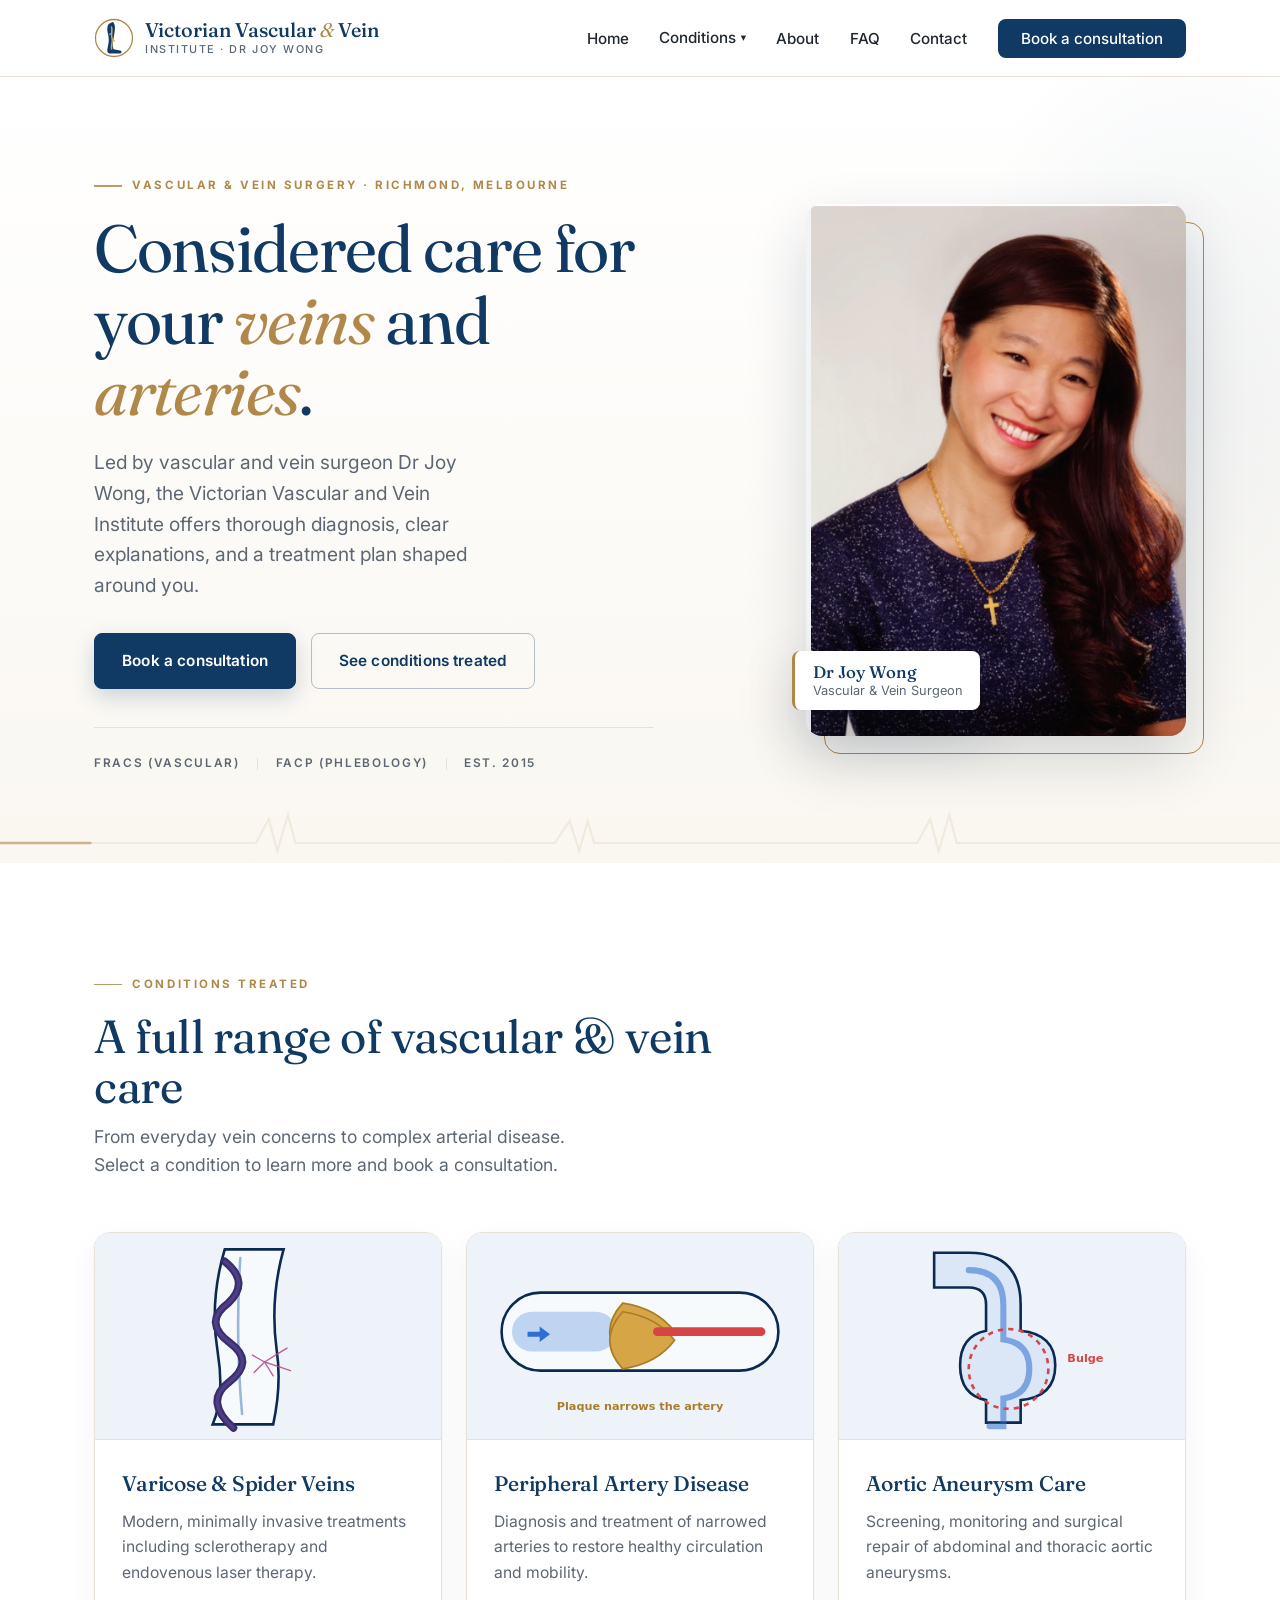
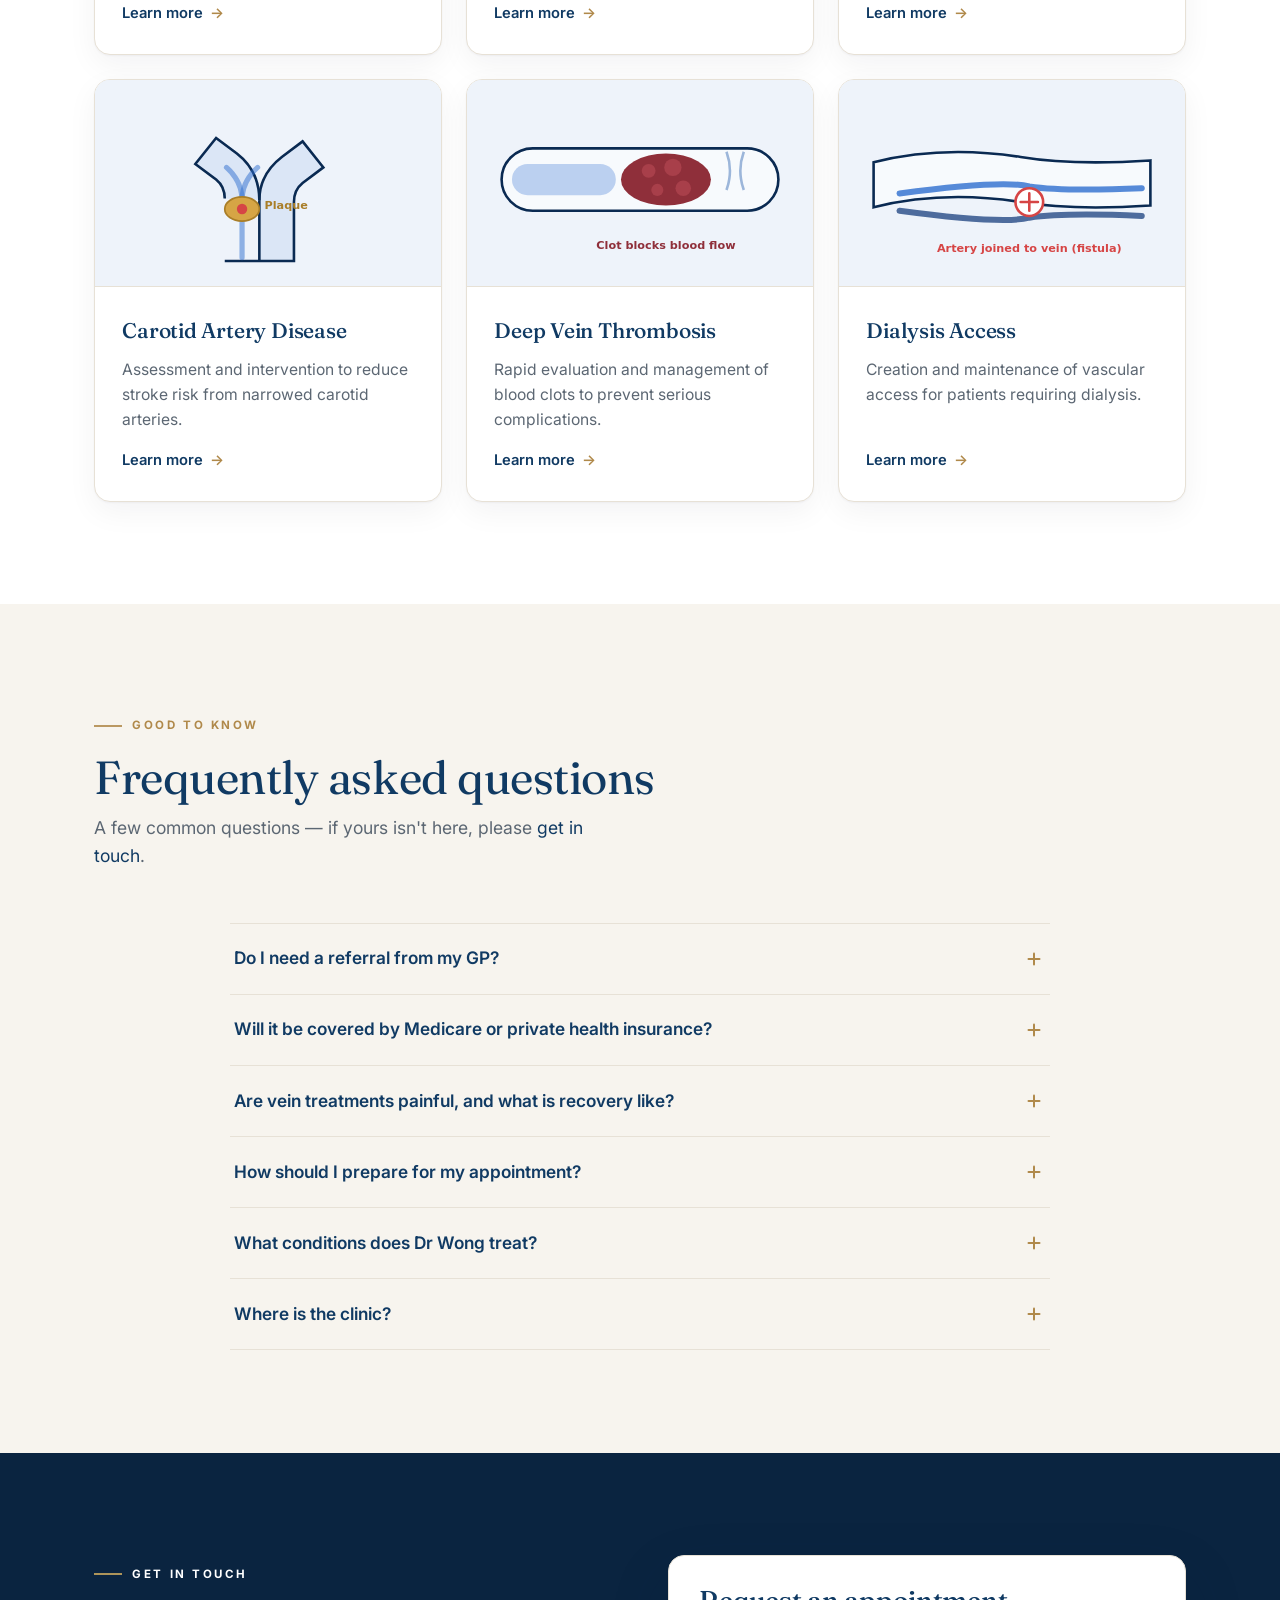
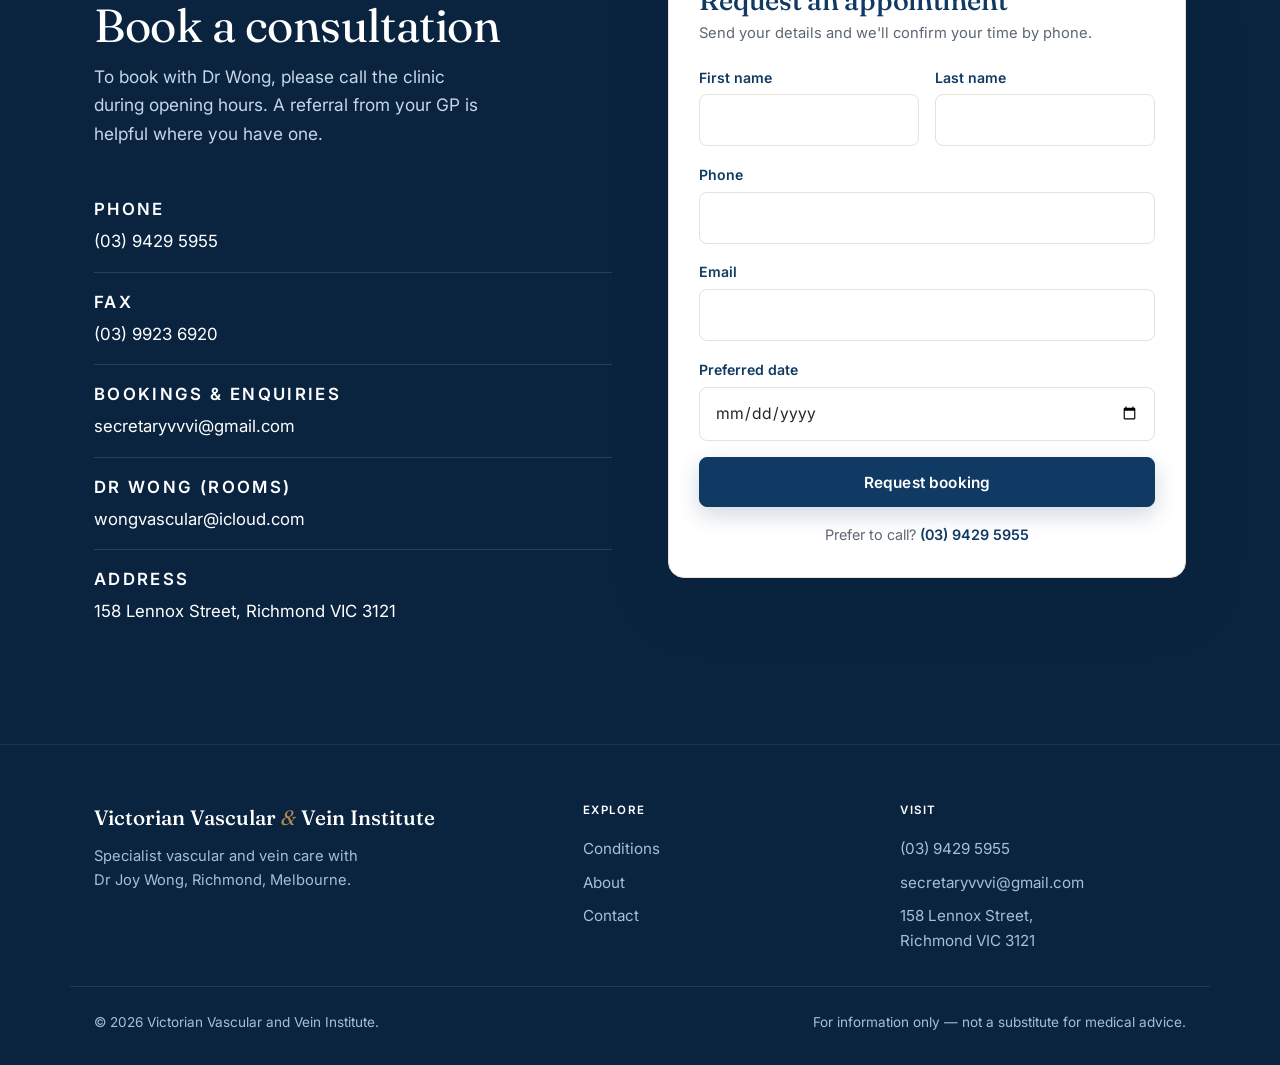
==== index.html @ dadd4180 "Elevate design: warmer editorial art direction, less templated - Warm ivory alternating sections (re" ====
<!DOCTYPE html>
<html lang="en">
<head>
  <meta charset="UTF-8" />
  <meta name="viewport" content="width=device-width, initial-scale=1.0" />
  <meta name="description" content="Victorian Vascular and Vein Institute — Dr Joy Wong provides expert diagnosis and treatment of vascular and vein conditions in Richmond, Melbourne." />
  <title>Victorian Vascular and Vein Institute — Dr Joy Wong</title>
  <link rel="preconnect" href="https://fonts.googleapis.com" />
  <link rel="preconnect" href="https://fonts.gstatic.com" crossorigin />
  <link href="https://fonts.googleapis.com/css2?family=Fraunces:ital,opsz,wght@0,9..144,400;0,9..144,500;0,9..144,600;1,9..144,400&family=Inter:wght@400;500;600;700&display=swap" rel="stylesheet" />
  <link rel="icon" type="image/svg+xml" href="favicon.svg" />
  <link rel="stylesheet" href="styles.css" />
</head>
<body>
  <a class="skip-link" href="#main">Skip to content</a>

  <header class="site-header">
    <div class="container header-inner">
      <a class="brand" href="#top" aria-label="Victorian Vascular and Vein Institute home">
        <span class="brand-mark" aria-hidden="true">
          <svg viewBox="0 0 40 40" width="40" height="40">
            <circle cx="20" cy="20" r="18.5" fill="none" stroke="#b0894a" stroke-width="1.3"/>
            <path d="M17 5 C 13.5 5, 12.5 10, 14 16 C 15.5 22, 14.5 26, 13.5 30.5 C 13 33.5, 13.5 35, 15.5 35.5 L 26 35.5 C 28 35.5, 28 33, 26 32.6 L 19.5 31.3 C 18 27.5, 19 23, 20 18 C 21 12, 21.5 8, 20 5.5 C 19 3.7, 18 3.7, 17 5 Z" fill="#103a63"/>
            <path d="M17.5 9 C 19 13, 16.5 16, 18 20 C 19.3 24, 16.8 27, 17.6 31" fill="none" stroke="#cba95f" stroke-width="1.5" stroke-linecap="round"/>
            <path d="M17.9 15 l-2.4 1.2 M18.4 22 l2.3 1.2" fill="none" stroke="#cba95f" stroke-width="1.2" stroke-linecap="round"/>
          </svg>
        </span>
        <span class="brand-text">
          <span class="brand-name">Victorian Vascular <span class="amp">&amp;</span> Vein</span>
          <span class="brand-sub">Institute · Dr Joy Wong</span>
        </span>
      </a>
      <nav class="nav" aria-label="Primary">
        <button class="nav-toggle" aria-expanded="false" aria-controls="nav-menu">
          <span class="sr-only">Menu</span>
          <span class="nav-bars" aria-hidden="true"></span>
        </button>
        <ul id="nav-menu" class="nav-menu">
          <li><a href="#top">Home</a></li>
          <li class="has-dropdown">
            <a href="#services" class="nav-drop-toggle">Conditions <span class="caret" aria-hidden="true">&#9662;</span></a>
            <div class="dropdown-panel">
              <div class="container dropdown-row">
                <a href="varicose-veins.html">Varicose &amp; Spider Veins</a>
                <a href="peripheral-artery-disease.html">Peripheral Artery Disease</a>
                <a href="aortic-aneurysm.html">Aortic Aneurysm Care</a>
                <a href="carotid-artery-disease.html">Carotid Artery Disease</a>
                <a href="deep-vein-thrombosis.html">Deep Vein Thrombosis</a>
                <a href="dialysis-access.html">Dialysis Access</a>
              </div>
            </div>
          </li>
          <li><a href="about.html">About</a></li>
          <li><a href="#faq">FAQ</a></li>
          <li><a href="#contact">Contact</a></li>
          <li><a class="nav-cta" href="#book">Book a consultation</a></li>
        </ul>
      </nav>
    </div>
  </header>

  <main id="main">
    <!-- Hero -->
    <section id="top" class="hero">
      <div class="container hero-inner">
        <div class="hero-copy">
          <p class="eyebrow">Vascular &amp; Vein Surgery · Richmond, Melbourne</p>
          <h1>Considered care for your <em>veins</em> and <em>arteries</em>.</h1>
          <p class="lead">
            Led by vascular and vein surgeon Dr Joy Wong, the Victorian Vascular
            and Vein Institute offers thorough diagnosis, clear explanations, and
            a treatment plan shaped around you.
          </p>
          <div class="hero-actions">
            <a class="btn btn-primary" href="#book">Book a consultation</a>
            <a class="btn btn-ghost" href="#services">See conditions treated</a>
          </div>
          <ul class="hero-meta" aria-label="At a glance">
            <li>FRACS (Vascular)</li>
            <li>FACP (Phlebology)</li>
            <li>Est. 2015</li>
          </ul>
        </div>

        <figure class="hero-portrait">
          <div class="portrait-frame">
            <img src="images/dr-joy-wong.png" alt="Portrait of Dr Joy Wong, vascular and vein surgeon" width="522" height="732" />
          </div>
          <figcaption class="portrait-chip">
            <strong>Dr Joy Wong</strong>
            <span>Vascular &amp; Vein Surgeon</span>
          </figcaption>
        </figure>
      </div>
      <div class="hero-pulse" aria-hidden="true">
        <svg viewBox="0 0 1200 60" preserveAspectRatio="none">
          <path class="ecg-base" pathLength="1200" d="M0 40 H240 l12 -24 l8 32 l10 -36 l7 28 H520 l14 -22 l9 30 l8 -30 l6 22 H860 l12 -24 l8 32 l10 -36 l7 28 H1200" />
          <path class="ecg-run" pathLength="1200" d="M0 40 H240 l12 -24 l8 32 l10 -36 l7 28 H520 l14 -22 l9 30 l8 -30 l6 22 H860 l12 -24 l8 32 l10 -36 l7 28 H1200" />
        </svg>
      </div>
    </section>

    <!-- Services -->
    <section id="services" class="section">
      <div class="container">
        <div class="section-head">
          <p class="eyebrow">Conditions treated</p>
          <h2 class="section-title">A full range of vascular &amp; vein care</h2>
          <p class="section-intro">
            From everyday vein concerns to complex arterial disease. Select a
            condition to learn more and book a consultation.
          </p>
        </div>
        <div class="cards">
          <a class="card" href="varicose-veins.html">
            <img class="card-img" src="images/conditions/varicose-veins.svg" alt="Illustration of varicose and spider veins in a leg" width="400" height="240" loading="lazy" />
            <div class="card-body">
              <h3>Varicose &amp; Spider Veins</h3>
              <p>Modern, minimally invasive treatments including sclerotherapy and endovenous laser therapy.</p>
              <span class="card-cta">Learn more <span aria-hidden="true">→</span></span>
            </div>
          </a>
          <a class="card" href="peripheral-artery-disease.html">
            <img class="card-img" src="images/conditions/peripheral-artery-disease.svg" alt="Illustration of an artery narrowed by plaque" width="400" height="240" loading="lazy" />
            <div class="card-body">
              <h3>Peripheral Artery Disease</h3>
              <p>Diagnosis and treatment of narrowed arteries to restore healthy circulation and mobility.</p>
              <span class="card-cta">Learn more <span aria-hidden="true">→</span></span>
            </div>
          </a>
          <a class="card" href="aortic-aneurysm.html">
            <img class="card-img" src="images/conditions/aortic-aneurysm.svg" alt="Illustration of an aortic aneurysm bulge" width="400" height="240" loading="lazy" />
            <div class="card-body">
              <h3>Aortic Aneurysm Care</h3>
              <p>Screening, monitoring and surgical repair of abdominal and thoracic aortic aneurysms.</p>
              <span class="card-cta">Learn more <span aria-hidden="true">→</span></span>
            </div>
          </a>
          <a class="card" href="carotid-artery-disease.html">
            <img class="card-img" src="images/conditions/carotid-artery-disease.svg" alt="Illustration of a carotid artery narrowed by plaque" width="400" height="240" loading="lazy" />
            <div class="card-body">
              <h3>Carotid Artery Disease</h3>
              <p>Assessment and intervention to reduce stroke risk from narrowed carotid arteries.</p>
              <span class="card-cta">Learn more <span aria-hidden="true">→</span></span>
            </div>
          </a>
          <a class="card" href="deep-vein-thrombosis.html">
            <img class="card-img" src="images/conditions/deep-vein-thrombosis.svg" alt="Illustration of a deep vein blocked by a blood clot" width="400" height="240" loading="lazy" />
            <div class="card-body">
              <h3>Deep Vein Thrombosis</h3>
              <p>Rapid evaluation and management of blood clots to prevent serious complications.</p>
              <span class="card-cta">Learn more <span aria-hidden="true">→</span></span>
            </div>
          </a>
          <a class="card" href="dialysis-access.html">
            <img class="card-img" src="images/conditions/dialysis-access.svg" alt="Illustration of an arteriovenous fistula for dialysis access" width="400" height="240" loading="lazy" />
            <div class="card-body">
              <h3>Dialysis Access</h3>
              <p>Creation and maintenance of vascular access for patients requiring dialysis.</p>
              <span class="card-cta">Learn more <span aria-hidden="true">→</span></span>
            </div>
          </a>
        </div>
      </div>
    </section>

    <!-- FAQ -->
    <section id="faq" class="section section-paper">
      <div class="container">
        <div class="section-head">
          <p class="eyebrow">Good to know</p>
          <h2 class="section-title">Frequently asked questions</h2>
          <p class="section-intro">A few common questions — if yours isn't here, please <a href="#contact">get in touch</a>.</p>
        </div>
        <div class="faq">
          <details class="faq-item">
            <summary><span>Do I need a referral from my GP?</span><span class="faq-chevron" aria-hidden="true"></span></summary>
            <div class="faq-answer">
              <p>You don't need a referral to make an appointment, but one from your GP is recommended — it's usually required to claim a Medicare rebate and helps Dr Wong understand your history. Bring any relevant scans or results if you have them.</p>
            </div>
          </details>
          <details class="faq-item">
            <summary><span>Will it be covered by Medicare or private health insurance?</span><span class="faq-chevron" aria-hidden="true"></span></summary>
            <div class="faq-answer">
              <p>Medically indicated vein and vascular assessments and treatments often attract a Medicare rebate, and private health insurance may contribute towards hospital-based procedures. Purely cosmetic treatments generally aren't covered. We'll always explain the expected costs clearly before you go ahead.</p>
            </div>
          </details>
          <details class="faq-item">
            <summary><span>Are vein treatments painful, and what is recovery like?</span><span class="faq-chevron" aria-hidden="true"></span></summary>
            <div class="faq-answer">
              <p>Modern vein treatments are minimally invasive and generally well tolerated, often using only local anaesthetic. Many are walk-in, walk-out, and most people return to their usual activities quickly. Dr Wong will explain what to expect for your specific treatment.</p>
            </div>
          </details>
          <details class="faq-item">
            <summary><span>How should I prepare for my appointment?</span><span class="faq-chevron" aria-hidden="true"></span></summary>
            <div class="faq-answer">
              <p>Bring your referral (if you have one), any previous scans or results, and a list of your medications. For vein consultations, loose clothing makes it easier to examine your legs.</p>
            </div>
          </details>
          <details class="faq-item">
            <summary><span>What conditions does Dr Wong treat?</span><span class="faq-chevron" aria-hidden="true"></span></summary>
            <div class="faq-answer">
              <p>Dr Wong cares for the full range of vascular and vein conditions — from varicose and spider veins to peripheral artery disease, aortic aneurysms, carotid artery disease, deep vein thrombosis and dialysis access. Browse our <a href="#services">conditions</a> to learn more.</p>
            </div>
          </details>
          <details class="faq-item">
            <summary><span>Where is the clinic?</span><span class="faq-chevron" aria-hidden="true"></span></summary>
            <div class="faq-answer">
              <p>We're at 158 Lennox Street, Richmond VIC 3121. If you'd like directions, parking or public transport information, please <a href="#contact">contact us</a>.</p>
            </div>
          </details>
        </div>
      </div>
    </section>

    <!-- Contact -->
    <section id="contact" class="section section-navy">
      <div class="container contact-grid">
        <div class="contact-info">
          <p class="eyebrow light">Get in touch</p>
          <h2 class="section-title light">Book a consultation</h2>
          <p class="contact-intro">
            To book with Dr Wong, please call the clinic during opening hours.
            A referral from your GP is helpful where you have one.
          </p>
          <ul class="contact-list">
            <li>
              <span class="contact-label">Phone</span>
              <a href="tel:+61394295955">(03) 9429 5955</a>
            </li>
            <li>
              <span class="contact-label">Fax</span>
              <span>(03) 9923 6920</span>
            </li>
            <li>
              <span class="contact-label">Bookings &amp; enquiries</span>
              <a href="mailto:secretaryvvvi@gmail.com">secretaryvvvi@gmail.com</a>
            </li>
            <li>
              <span class="contact-label">Dr Wong (rooms)</span>
              <a href="mailto:wongvascular@icloud.com">wongvascular@icloud.com</a>
            </li>
            <li>
              <span class="contact-label">Address</span>
              <a href="https://maps.google.com/?q=158+Lennox+Street,+Richmond+VIC+3121" target="_blank" rel="noopener">158 Lennox Street, Richmond VIC 3121</a>
            </li>
          </ul>
        </div>
        <form class="booking-form" id="book" novalidate>
          <h2 class="booking-title">Request an appointment</h2>
          <p class="booking-sub">Send your details and we'll confirm your time by phone.</p>
          <div class="field-row">
            <div class="field">
              <label for="bf-first">First name</label>
              <input id="bf-first" name="first_name" type="text" autocomplete="given-name" required />
            </div>
            <div class="field">
              <label for="bf-last">Last name</label>
              <input id="bf-last" name="last_name" type="text" autocomplete="family-name" required />
            </div>
          </div>
          <div class="field">
            <label for="bf-phone">Phone</label>
            <input id="bf-phone" name="phone" type="tel" autocomplete="tel" required />
          </div>
          <div class="field">
            <label for="bf-email">Email</label>
            <input id="bf-email" name="email" type="email" autocomplete="email" required />
          </div>
          <div class="field">
            <label for="bf-date">Preferred date</label>
            <input id="bf-date" name="preferred_date" type="date" />
          </div>
          <button class="btn btn-primary btn-block" type="submit">Request booking</button>
          <p class="booking-alt">Prefer to call? <a href="tel:+61394295955">(03) 9429 5955</a></p>
          <p class="booking-status" role="status" aria-live="polite" hidden></p>
        </form>
      </div>
    </section>
  </main>

  <footer class="site-footer">
    <div class="container footer-grid">
      <div>
        <p class="footer-brand">Victorian Vascular <span class="amp">&amp;</span> Vein Institute</p>
        <p class="footer-note">
          Specialist vascular and vein care with Dr Joy Wong, Richmond, Melbourne.
        </p>
      </div>
      <div class="footer-col">
        <h4>Explore</h4>
        <a href="#services">Conditions</a>
        <a href="about.html">About</a>
        <a href="#contact">Contact</a>
      </div>
      <div class="footer-col">
        <h4>Visit</h4>
        <a href="tel:+61394295955">(03) 9429 5955</a>
        <a href="mailto:secretaryvvvi@gmail.com">secretaryvvvi@gmail.com</a>
        <a href="https://maps.google.com/?q=158+Lennox+Street,+Richmond+VIC+3121" target="_blank" rel="noopener">158 Lennox Street,<br />Richmond VIC 3121</a>
      </div>
    </div>
    <div class="container footer-base">
      <p>© <span id="year"></span> Victorian Vascular and Vein Institute.</p>
      <p>For information only — not a substitute for medical advice.</p>
    </div>
  </footer>

  <script src="script.js"></script>
</body>
</html>
---- styles.css ----
/* ============================================================
   Victorian Vascular and Vein Institute
   Palette: navy + white, restrained brass accent
   Type: Fraunces (display) + Inter (body/UI)
   ============================================================ */

:root {
  --navy: #103a63;
  --navy-deep: #0a2440;
  --navy-700: #1c4e80;
  --ink: #20272f;
  --muted: #5c6773;
  --brass: #b0894a;
  --brass-soft: #cba95f;
  --paper: #f7f4ee;      /* warm ivory for alternating sections */
  --line: #e7e1d6;       /* warm hairline */
  --line-cool: #e3e9f1;
  --white: #ffffff;

  --radius: 8px;
  --radius-lg: 16px;
  --shadow-sm: 0 1px 2px rgba(20, 28, 40, 0.04), 0 10px 30px rgba(20, 28, 40, 0.05);
  --shadow-md: 0 24px 60px rgba(14, 32, 58, 0.16);
  --container: 1140px;

  --serif: "Fraunces", Georgia, "Times New Roman", serif;
  --sans: "Inter", system-ui, -apple-system, "Segoe UI", Roboto, sans-serif;
}

* { box-sizing: border-box; }
html { scroll-behavior: smooth; }

body {
  margin: 0;
  font-family: var(--sans);
  color: var(--ink);
  background: var(--white);
  line-height: 1.65;
  font-size: 17px;
  -webkit-font-smoothing: antialiased;
  text-rendering: optimizeLegibility;
}

h1, h2, h3, h4 { margin: 0 0 0.5em; color: var(--navy); }
h1, h2 { font-family: var(--serif); font-weight: 400; line-height: 1.08; letter-spacing: -0.01em; }
h1 { font-size: clamp(2.5rem, 6vw, 4.15rem); }
h2 { font-size: clamp(1.9rem, 4vw, 2.9rem); }
h3 { font-family: var(--sans); font-weight: 600; font-size: 1.18rem; letter-spacing: -0.005em; }
h4 { font-family: var(--sans); font-weight: 600; font-size: 0.95rem; }
p { margin: 0 0 1rem; }
a { color: var(--navy); text-decoration: none; }
a:hover { color: var(--navy-700); }

.amp { font-family: var(--serif); font-style: italic; color: var(--brass); font-weight: 400; }

.container { width: 100%; max-width: var(--container); margin: 0 auto; padding: 0 1.5rem; }

.sr-only {
  position: absolute; width: 1px; height: 1px; padding: 0; margin: -1px;
  overflow: hidden; clip: rect(0 0 0 0); white-space: nowrap; border: 0;
}
.skip-link {
  position: absolute; left: -999px; top: 0; z-index: 100;
  background: var(--navy); color: #fff; padding: 0.6rem 1rem; border-radius: 0 0 8px 0;
}
.skip-link:focus { left: 0; }

:focus-visible { outline: 3px solid var(--brass); outline-offset: 2px; border-radius: 3px; }

/* ---------- Eyebrow ---------- */
.eyebrow {
  display: inline-flex; align-items: center; gap: 0.65rem;
  font-size: 0.72rem; font-weight: 700; text-transform: uppercase;
  letter-spacing: 0.22em; color: var(--brass); margin: 0 0 1.1rem;
}
.eyebrow::before {
  content: ""; width: 28px; height: 1.5px; background: var(--brass); opacity: 0.85;
}
.eyebrow.light { color: var(--brass-soft); }
.eyebrow.light::before { background: var(--brass-soft); }

/* ---------- Buttons ---------- */
.btn {
  display: inline-flex; align-items: center; justify-content: center; gap: 0.5rem;
  font-family: var(--sans); font-weight: 600; font-size: 0.96rem; letter-spacing: 0.01em;
  padding: 0.9rem 1.7rem; border-radius: var(--radius); border: 1.5px solid transparent;
  cursor: pointer; transition: transform 0.2s ease, background 0.2s ease, color 0.2s ease, border-color 0.2s ease, box-shadow 0.2s ease;
}
.btn-primary { background: var(--navy); color: #fff; border-color: var(--navy); box-shadow: 0 8px 22px rgba(16, 58, 99, 0.20); }
.btn-primary:hover { background: var(--navy-deep); border-color: var(--navy-deep); color: #fff; transform: translateY(-2px); box-shadow: 0 12px 28px rgba(16, 58, 99, 0.26); }
.btn-ghost { background: transparent; color: var(--navy); border-color: rgba(16, 58, 99, 0.3); }
.btn-ghost:hover { border-color: var(--navy); background: rgba(16, 58, 99, 0.04); transform: translateY(-2px); }
.btn-block { width: 100%; }

/* ---------- Header ---------- */
.site-header {
  position: sticky; top: 0; z-index: 50;
  background: rgba(255, 255, 255, 0.86);
  backdrop-filter: saturate(180%) blur(10px);
  border-bottom: 1px solid var(--line);
}
.header-inner { display: flex; align-items: center; justify-content: space-between; min-height: 76px; gap: 1rem; }
.brand { display: flex; align-items: center; gap: 0.7rem; color: var(--navy); }
.brand:hover { color: var(--navy); }
.brand-mark { color: var(--brass); display: grid; place-items: center; flex: none; }
.brand-text { display: flex; flex-direction: column; line-height: 1.1; }
.brand-name { font-family: var(--serif); font-size: 1.24rem; font-weight: 500; color: var(--navy); }
.brand-sub {
  font-size: 0.68rem; text-transform: uppercase; letter-spacing: 0.14em;
  color: var(--muted); font-weight: 500; margin-top: 2px;
}

.nav { display: flex; align-items: center; }
.nav-menu { display: flex; align-items: center; gap: 1.9rem; list-style: none; margin: 0; padding: 0; }
.nav-menu a { color: var(--ink); font-weight: 500; font-size: 0.95rem; position: relative; padding: 0.2rem 0; }
.nav-menu a:not(.nav-cta)::after {
  content: ""; position: absolute; left: 0; bottom: -2px; width: 0; height: 1.5px;
  background: var(--brass); transition: width 0.2s ease;
}
.nav-menu a:not(.nav-cta):hover::after { width: 100%; }
.nav-menu a.nav-cta {
  background: var(--navy); color: #fff; padding: 0.62rem 1.45rem; border-radius: var(--radius); white-space: nowrap;
}
.nav-menu a.nav-cta:hover { background: var(--navy-deep); color: #fff; }

/* Conditions dropdown */
.nav-menu .has-dropdown { position: static; }
.nav-drop-toggle { display: inline-flex; align-items: center; }
.nav-drop-toggle .caret { font-size: 0.7em; margin-left: 0.3rem; transition: transform 0.2s ease; }
.has-dropdown:hover .caret,
.has-dropdown:focus-within .caret { transform: rotate(180deg); }
.dropdown-panel {
  position: absolute; left: 0; right: 0; top: 100%;
  background: #fff; border-bottom: 1px solid var(--line); box-shadow: var(--shadow-md);
  opacity: 0; visibility: hidden; transform: translateY(-8px);
  transition: opacity 0.18s ease, transform 0.18s ease, visibility 0.18s ease;
  z-index: 45;
}
.has-dropdown:hover .dropdown-panel,
.has-dropdown:focus-within .dropdown-panel { opacity: 1; visibility: visible; transform: none; }
.dropdown-row {
  display: grid; grid-template-columns: repeat(auto-fit, minmax(170px, 1fr));
  gap: 0.4rem; padding: 1rem 1.5rem;
}
.dropdown-row a {
  display: block; padding: 0.7rem 0.9rem; border-radius: 8px; border: 1px solid transparent;
  color: var(--navy); font-size: 0.9rem; font-weight: 500; line-height: 1.3;
}
.dropdown-row a::after { display: none; }
.dropdown-row a:hover { background: var(--paper); border-color: var(--line); color: var(--navy); }

.nav-toggle { display: none; background: none; border: 0; cursor: pointer; padding: 0.5rem; }
.nav-bars, .nav-bars::before, .nav-bars::after {
  display: block; width: 24px; height: 2px; background: var(--navy); position: relative; border-radius: 2px;
}
.nav-bars::before, .nav-bars::after { content: ""; position: absolute; left: 0; }
.nav-bars::before { top: -7px; }
.nav-bars::after { top: 7px; }

/* ---------- Hero ---------- */
.hero {
  position: relative; overflow: hidden;
  padding: clamp(3rem, 7vw, 6.5rem) 0 clamp(3.5rem, 7vw, 7rem);
  background: linear-gradient(180deg, #ffffff 0%, #faf7f1 100%);
}
.hero::before {
  content: ""; position: absolute; top: -20%; right: -10%; width: 52%; height: 140%;
  background: radial-gradient(50% 50% at 68% 42%, rgba(16, 58, 99, 0.06), transparent 72%);
  pointer-events: none;
}
.hero-inner { position: relative; display: grid; gap: clamp(2.5rem, 5vw, 4.5rem); align-items: center; }
.hero-copy { max-width: 35rem; }
.hero h1 { margin-bottom: 1.2rem; letter-spacing: -0.02em; }
.hero h1 em { font-style: italic; font-weight: 400; color: var(--brass); }
.hero .lead { font-size: 1.2rem; line-height: 1.6; color: var(--muted); max-width: 34ch; margin-bottom: 2rem; }
.hero-actions { display: flex; flex-wrap: wrap; gap: 0.9rem; }
.hero-meta {
  display: flex; flex-wrap: wrap; align-items: center; list-style: none;
  margin: 2.4rem 0 0; padding: 1.6rem 0 0; border-top: 1px solid var(--line);
  font-size: 0.74rem; font-weight: 600; text-transform: uppercase; letter-spacing: 0.14em;
  color: var(--muted);
}
.hero-meta li { display: flex; align-items: center; }
.hero-meta li:not(:last-child)::after {
  content: ""; width: 1px; height: 12px; background: var(--line); margin: 0 1.1rem;
}

/* Hero portrait — the signature element */
.hero-portrait { position: relative; margin: 0; justify-self: center; max-width: 380px; width: 100%; }
.portrait-frame { position: relative; }
.portrait-frame::before {
  content: ""; position: absolute; inset: 18px -18px -18px 18px;
  border: 1.5px solid var(--brass); border-radius: var(--radius-lg); z-index: 0;
}
.portrait-frame img {
  position: relative; z-index: 1; display: block; width: 100%; height: auto;
  border-radius: var(--radius-lg); box-shadow: var(--shadow-md);
}
.portrait-chip {
  position: absolute; z-index: 2; left: -14px; bottom: 26px;
  background: #fff; border-radius: var(--radius); padding: 0.7rem 1.1rem;
  box-shadow: var(--shadow-md); border-left: 3px solid var(--brass);
  display: flex; flex-direction: column; line-height: 1.25;
}
.portrait-chip strong { font-family: var(--serif); font-weight: 500; font-size: 1.05rem; color: var(--navy); }
.portrait-chip span { font-size: 0.8rem; color: var(--muted); }

/* ---------- Sections ---------- */
.section { padding: clamp(3.75rem, 8vw, 6.75rem) 0; }
.section-paper { background: var(--paper); }
.section-head { max-width: 42rem; margin-bottom: 3.25rem; }
.section-title { margin-bottom: 0.7rem; }
.section-intro { color: var(--muted); font-size: 1.1rem; line-height: 1.6; margin: 0; max-width: 46ch; }

/* ---------- Condition cards ---------- */
.cards { display: grid; grid-template-columns: repeat(auto-fill, minmax(300px, 1fr)); gap: 1.5rem; }
.card {
  position: relative; background: #fff; border: 1px solid var(--line); border-radius: var(--radius-lg);
  overflow: hidden; box-shadow: var(--shadow-sm);
  transition: transform 0.2s ease, box-shadow 0.2s ease, border-color 0.2s ease;
}
.card::after {
  content: ""; position: absolute; top: 0; left: 0; right: 0; height: 3px;
  background: var(--brass); transform: scaleX(0); transform-origin: left; transition: transform 0.25s ease;
}
.card:hover { transform: translateY(-4px); box-shadow: var(--shadow-md); border-color: transparent; }
.card:hover::after { transform: scaleX(1); }
.card-img {
  display: block; width: 100%; height: auto; aspect-ratio: 400 / 240;
  object-fit: cover; border-bottom: 1px solid var(--line); background: #eef3fa;
}
.card-body { padding: 1.6rem 1.7rem 1.8rem; }
.card-body h3 { font-family: var(--serif); font-weight: 500; font-size: 1.32rem; letter-spacing: -0.01em; color: var(--navy); margin-bottom: 0.55rem; }
.card-body p { color: var(--muted); margin: 0; font-size: 0.98rem; line-height: 1.6; }
.card-cta {
  margin-top: 1rem; padding: 0; background: none; border: 0; cursor: pointer;
  font-family: var(--sans); font-size: 0.92rem; font-weight: 600; color: var(--navy);
  display: inline-flex; align-items: center; gap: 0.4rem;
}
.card-cta span { color: var(--brass); transition: transform 0.18s ease; }
.card-cta:hover { color: var(--navy-700); }
.card-cta:hover span { transform: translateX(3px); }

/* ---------- Before/after modal ---------- */
.modal { position: fixed; inset: 0; z-index: 100; display: grid; place-items: center; padding: 1.25rem; }
.modal[hidden] { display: none; }
.modal-backdrop { position: absolute; inset: 0; background: rgba(10, 36, 64, 0.6); backdrop-filter: blur(2px); }
.modal-dialog {
  position: relative; z-index: 1; background: #fff; border-radius: var(--radius-lg);
  padding: clamp(1.4rem, 4vw, 2.2rem); max-width: 760px; width: 100%;
  max-height: 90vh; overflow-y: auto; box-shadow: var(--shadow-md);
  animation: modal-in 0.22s ease;
}
@keyframes modal-in { from { opacity: 0; transform: translateY(12px); } to { opacity: 1; transform: none; } }
.modal-close {
  position: absolute; top: 0.9rem; right: 0.9rem; width: 40px; height: 40px;
  display: grid; place-items: center; border: 0; border-radius: 50%; cursor: pointer;
  background: var(--paper); color: var(--navy); transition: background 0.15s ease;
}
.modal-close:hover { background: var(--line); }
.modal-title { font-family: var(--serif); font-weight: 500; font-size: clamp(1.4rem, 3vw, 1.9rem); margin: 0 0 1.1rem; }
.modal-img {
  display: block; width: 100%; height: auto; border-radius: var(--radius);
  border: 1px solid var(--line); background: #eef3fa;
}
.modal-note { margin: 1rem 0 0; font-size: 0.88rem; color: var(--muted); }
body.modal-open { overflow: hidden; }

/* ---------- Card as link ---------- */
.card { text-decoration: none; color: inherit; display: flex; flex-direction: column; }
.card:hover { text-decoration: none; }
.card .card-body { display: flex; flex-direction: column; flex: 1 1 auto; }
.card .card-cta { margin-top: auto; padding-top: 1rem; }
.card:hover .card-cta span { transform: translateX(3px); }

/* ---------- Condition page ---------- */
.page-hero {
  background: var(--paper); border-bottom: 1px solid var(--line);
  padding: clamp(2rem, 5vw, 3.5rem) 0 clamp(1.8rem, 4vw, 2.6rem);
}
.breadcrumb { display: flex; flex-wrap: wrap; gap: 0.5rem; font-size: 0.85rem; color: var(--muted); margin-bottom: 1.25rem; }
.breadcrumb a { color: var(--muted); }
.breadcrumb a:hover { color: var(--navy); }
.breadcrumb [aria-current] { color: var(--navy); font-weight: 600; }
.page-hero h1 { font-size: clamp(2.1rem, 5vw, 3.3rem); margin-bottom: 0.5rem; }
.page-lead { font-size: 1.15rem; color: var(--muted); max-width: 60ch; margin: 0; }

.condition-layout { display: grid; gap: clamp(2rem, 5vw, 3.5rem); align-items: start; }
.condition-content { max-width: 70ch; }
.condition-hero-img {
  display: block; width: 100%; height: auto; aspect-ratio: 400 / 240; object-fit: cover;
  border-radius: var(--radius-lg); border: 1px solid var(--line); background: #eef3fa; margin-bottom: 2rem;
}
.condition-content h2 {
  font-family: var(--serif); font-weight: 500; font-size: clamp(1.4rem, 3vw, 1.85rem);
  margin: 2rem 0 0.6rem;
}
.condition-content p { color: var(--ink); }
.cond-list { list-style: none; margin: 0 0 1rem; padding: 0; }
.cond-list li { position: relative; padding-left: 1.6rem; margin-bottom: 0.5rem; color: var(--ink); }
.cond-list li::before {
  content: ""; position: absolute; left: 0; top: 0.62em; width: 7px; height: 7px;
  border-radius: 50%; background: var(--brass);
}
.disclaimer {
  margin-top: 2rem; padding: 1rem 1.2rem; background: var(--paper);
  border-left: 3px solid var(--brass); border-radius: 0 8px 8px 0;
  font-size: 0.9rem; color: var(--muted);
}
.ba-figure { margin: 1.5rem 0 0.5rem; }
.ba-figure img { width: 100%; height: auto; border-radius: var(--radius); border: 1px solid var(--line); }
.ba-figure figcaption { margin-top: 0.6rem; font-size: 0.85rem; color: var(--muted); }

/* ---------- Booking form ---------- */
.booking-aside { position: static; }
.booking-form {
  background: #fff; border: 1px solid var(--line); border-radius: var(--radius-lg);
  padding: clamp(1.4rem, 3vw, 1.9rem); box-shadow: var(--shadow-md);
}
.booking-title { font-family: var(--serif); font-weight: 500; font-size: clamp(1.35rem, 3vw, 1.7rem); margin: 0 0 0.3rem; }
.booking-sub { font-size: 0.92rem; color: var(--muted); margin: 0 0 1.3rem; }
.booking-regarding {
  font-size: 0.88rem; color: var(--muted); margin: 0 0 1.1rem;
  padding: 0.6rem 0.85rem; background: var(--paper); border-radius: 8px;
}
.booking-regarding strong { color: var(--navy); }
.field-row { display: grid; gap: 1rem; }
.booking-alt { margin: 1rem 0 0; font-size: 0.9rem; color: var(--muted); text-align: center; }
.booking-alt a { font-weight: 600; }
.booking-status {
  margin: 1rem 0 0; padding: 0.8rem 1rem; border-radius: 8px;
  background: #eaf4ec; color: #1f5130; font-size: 0.92rem;
}
.booking-status.is-error { background: #fdecec; color: #8f2f3a; }

@media (min-width: 480px) {
  .field-row { grid-template-columns: 1fr 1fr; }
}
@media (min-width: 900px) {
  .condition-layout { grid-template-columns: 1fr 380px; }
  .booking-aside { position: sticky; top: 96px; }
}

/* ---------- Surgeon ---------- */
.surgeon { display: grid; gap: clamp(2rem, 5vw, 4rem); align-items: center; }
.surgeon-photo { position: relative; margin: 0; max-width: 380px; width: 100%; justify-self: center; }
.surgeon-photo::before {
  content: ""; position: absolute; inset: -16px -16px 16px 16px;
  background: var(--navy); border-radius: var(--radius-lg); z-index: 0; opacity: 0.08;
}
.surgeon-photo img {
  position: relative; z-index: 1; display: block; width: 100%; height: auto;
  border-radius: var(--radius-lg); box-shadow: var(--shadow-md);
}
.surgeon-bio { max-width: 38rem; }
.surgeon-bio .role { color: var(--brass); font-weight: 600; font-size: 0.95rem; margin: -0.2rem 0 0.3rem; }
.credentials { color: var(--muted); font-size: 0.9rem; letter-spacing: 0.02em; margin: 0 0 1.4rem; }
.surgeon-bio p { color: var(--muted); }
.surgeon-bio .btn { margin-top: 0.8rem; }
.pull-quote {
  font-family: var(--serif); font-style: italic; font-size: 1.4rem; line-height: 1.4;
  color: var(--navy); margin: 0 0 1.6rem; padding-left: 1.3rem; border-left: 3px solid var(--brass);
}

/* ---------- Experience / credentials ---------- */
.experience { margin-top: clamp(2.5rem, 5vw, 4rem); }
.experience > h3 {
  font-family: var(--sans); text-transform: uppercase; letter-spacing: 0.14em;
  font-size: 0.78rem; color: var(--muted); font-weight: 600; margin-bottom: 0.5rem;
}
.exp-list { list-style: none; margin: 0; padding: 0; }
.exp-list li {
  display: grid; grid-template-columns: 150px 1fr; gap: 0.15rem 1.5rem;
  padding: 1rem 0; border-top: 1px solid var(--line); align-items: baseline;
}
.exp-list li:last-child { border-bottom: 1px solid var(--line); }
.exp-date { font-size: 0.85rem; font-weight: 600; color: var(--brass); letter-spacing: 0.02em; }
.exp-role { font-weight: 600; color: var(--navy); }
.exp-place { grid-column: 2; color: var(--muted); font-size: 0.95rem; }

@media (max-width: 560px) {
  .exp-list li { grid-template-columns: 1fr; gap: 0.1rem; }
  .exp-place { grid-column: 1; }
}

/* ---------- Approach (real sequence -> numbered) ---------- */
.about-grid { display: grid; gap: clamp(2rem, 5vw, 3.5rem); }
.about-lead { max-width: 34rem; }
.about-lead p { color: var(--muted); font-size: 1.08rem; }
.feature-list { list-style: none; margin: 0; padding: 0; display: grid; gap: 0; }
.feature-list li {
  display: flex; gap: 1.3rem; align-items: flex-start;
  padding: 1.5rem 0; border-top: 1px solid var(--line);
}
.feature-list li:last-child { border-bottom: 1px solid var(--line); }
.feature-num {
  font-family: var(--serif); font-size: 1.3rem; color: var(--brass); font-weight: 500;
  flex: none; width: 2.2rem; padding-top: 0.1rem;
}
.feature-list h3 { margin-bottom: 0.25rem; }
.feature-list p { margin: 0; color: var(--muted); font-size: 0.98rem; }

/* ---------- Contact ---------- */
.section-navy { background: var(--navy-deep); color: #fff; }
.section-navy .section-title, .section-navy .light { color: #fff; }
.contact-grid { display: grid; gap: clamp(2rem, 5vw, 3.5rem); align-items: start; }
.contact-intro { color: #c6d6e8; font-size: 1.08rem; max-width: 36ch; }
.contact-list { list-style: none; margin: 2rem 0 0; padding: 0; }
.contact-list li { padding: 1rem 0; border-top: 1px solid rgba(255, 255, 255, 0.12); }
.contact-list li:first-child { border-top: 0; }
.contact-label {
  display: block; text-transform: uppercase; letter-spacing: 0.14em; font-size: 0.7rem;
  font-weight: 600; color: var(--brass-soft); margin-bottom: 0.2rem;
}
.contact-list a, .contact-list span { color: #fff; font-size: 1.05rem; }
.contact-list a:hover { color: var(--brass-soft); }

.contact-form {
  background: #fff; border-radius: var(--radius-lg); padding: 1.9rem; color: var(--ink);
  box-shadow: var(--shadow-md);
}
.form-note { font-size: 0.85rem; color: var(--muted); margin-bottom: 1.3rem; }
.field { margin-bottom: 1.05rem; }
.field label { display: block; font-weight: 600; font-size: 0.88rem; margin-bottom: 0.35rem; color: var(--navy); }
.field input, .field textarea {
  width: 100%; padding: 0.75rem 0.9rem; border: 1px solid var(--line); border-radius: var(--radius);
  font: inherit; font-size: 0.98rem; color: var(--ink); background: #fff;
  transition: border-color 0.15s ease, box-shadow 0.15s ease;
}
.field input:focus, .field textarea:focus {
  outline: none; border-color: var(--brass); box-shadow: 0 0 0 3px rgba(176, 137, 74, 0.16);
}

/* Call-to-book card */
.call-card {
  background: #fff; border-radius: var(--radius-lg); padding: 2.2rem 1.9rem;
  color: var(--ink); box-shadow: var(--shadow-md); text-align: center;
}
.call-label {
  text-transform: uppercase; letter-spacing: 0.16em; font-size: 0.72rem;
  font-weight: 600; color: var(--brass); margin: 0 0 0.5rem;
}
.call-number {
  display: block; font-family: var(--serif); font-weight: 500;
  font-size: clamp(2rem, 8vw, 2.6rem); color: var(--navy); letter-spacing: -0.01em;
  margin-bottom: 1.3rem; line-height: 1.1;
}
.call-number:hover { color: var(--navy-700); }
.call-note { margin: 1.3rem 0 0; font-size: 0.9rem; color: var(--muted); line-height: 1.55; }

/* ---------- Footer ---------- */
.site-footer { background: var(--navy-deep); color: #a9bdd4; padding: clamp(2.5rem, 5vw, 3.5rem) 0 2rem; border-top: 1px solid rgba(255, 255, 255, 0.08); }
.footer-grid { display: grid; gap: 2rem; padding-bottom: 2rem; }
.footer-brand { font-family: var(--serif); font-size: 1.3rem; font-weight: 500; color: #fff; margin: 0 0 0.5rem; }
.footer-note { margin: 0; font-size: 0.92rem; max-width: 30ch; }
.footer-col { display: flex; flex-direction: column; gap: 0.55rem; }
.footer-col h4 { color: #fff; text-transform: uppercase; letter-spacing: 0.12em; font-size: 0.72rem; margin: 0 0 0.4rem; }
.footer-col a { color: #a9bdd4; font-size: 0.95rem; }
.footer-col a:hover { color: var(--brass-soft); }
.footer-base {
  display: flex; flex-wrap: wrap; gap: 0.4rem 1.5rem; justify-content: space-between;
  padding-top: 1.5rem; border-top: 1px solid rgba(255, 255, 255, 0.1); font-size: 0.85rem;
}
.footer-base p { margin: 0; }

/* ---------- Responsive ---------- */
@media (min-width: 820px) {
  .hero-inner { grid-template-columns: 1.15fr 0.85fr; }
  .hero-portrait { justify-self: end; }
  .surgeon { grid-template-columns: 0.85fr 1.15fr; }
  .surgeon-photo { justify-self: start; }
  .about-grid { grid-template-columns: 0.9fr 1.1fr; align-items: start; }
  .contact-grid { grid-template-columns: 1fr 1fr; }
  .footer-grid { grid-template-columns: 1.6fr 1fr 1fr; }
}

@media (max-width: 819px) {
  .nav-toggle { display: block; }
  .nav-menu {
    position: absolute; top: 76px; left: 0; right: 0; display: none;
    flex-direction: column; align-items: stretch; gap: 0; background: #fff;
    border-bottom: 1px solid var(--line); padding: 0.5rem 1.5rem 1.2rem; box-shadow: var(--shadow-md);
  }
  .nav-menu.open { display: flex; }
  .nav-menu li { padding: 0.5rem 0; }
  .nav-menu a.nav-cta { text-align: center; margin-top: 0.6rem; }
  /* Stack: leave room below the portrait so the ECG line clears it */
  .hero-portrait { margin-top: 0.5rem; margin-bottom: 3.5rem; max-width: 340px; }
  .hero-pulse { height: 40px; }

  /* Conditions dropdown becomes an inline sublist on mobile */
  .dropdown-panel {
    position: static; opacity: 1; visibility: visible; transform: none;
    box-shadow: none; border: 0; background: transparent;
  }
  .dropdown-row { grid-template-columns: 1fr; gap: 0; padding: 0.25rem 0 0 0.9rem; }
  .dropdown-row a { padding: 0.45rem 0.4rem; color: var(--muted); }
  .nav-drop-toggle .caret { display: none; }
}

/* Mobile-first refinements: bigger tap targets, full-width actions */
@media (max-width: 560px) {
  body { font-size: 16px; }
  .container { padding: 0 1.15rem; }
  .btn { padding: 0.95rem 1.4rem; font-size: 1rem; }
  .hero-actions { flex-direction: column; align-items: stretch; }
  .hero-actions .btn { width: 100%; text-align: center; }
  .hero .lead { max-width: none; }
  .hero-portrait { max-width: 300px; }
  .cards { grid-template-columns: 1fr; }
  .surgeon-photo { max-width: 300px; }
  .section-head { margin-bottom: 2.2rem; }
  .contact-list a, .contact-list span { font-size: 1rem; }
}

/* Comfortable tap targets on any touch device */
@media (hover: none) {
  .nav-menu a, .footer-col a, .contact-list a { padding-top: 0.35rem; padding-bottom: 0.35rem; }
}

/* ============================================================
   Cooler layer: motion, pulse line, FAQ, back-to-top
   ============================================================ */

/* Header depth on scroll */
.site-header.scrolled { box-shadow: 0 6px 24px rgba(10, 36, 64, 0.09); }

/* Hero entrance */
@keyframes rise { from { opacity: 0; transform: translateY(22px); } to { opacity: 1; transform: none; } }
.hero-copy > * { animation: rise 0.7s cubic-bezier(0.2, 0.7, 0.2, 1) backwards; }
.hero-copy > .eyebrow { animation-delay: 0.05s; }
.hero-copy > h1 { animation-delay: 0.14s; }
.hero-copy > .lead { animation-delay: 0.26s; }
.hero-copy > .hero-actions { animation-delay: 0.38s; }
.hero-copy > .hero-trust { animation-delay: 0.48s; }
.hero-portrait { animation: rise 0.85s cubic-bezier(0.2, 0.7, 0.2, 1) 0.3s backwards; }

/* Animated ECG pulse line (hero signature) */
.hero-pulse { position: absolute; left: 0; right: 0; bottom: 0; height: 60px; pointer-events: none; opacity: 0.6; }
.hero-pulse svg { display: block; width: 100%; height: 100%; }
.ecg-base { fill: none; stroke: var(--brass); stroke-width: 2; opacity: 0.22; }
.ecg-run {
  fill: none; stroke: var(--brass); stroke-width: 2.5; stroke-linecap: round; stroke-linejoin: round;
  stroke-dasharray: 70 1130; animation: ecg 3.6s linear infinite;
}
@keyframes ecg { from { stroke-dashoffset: 1200; } to { stroke-dashoffset: 0; } }

/* Logo lifts gently on hover */
.brand-mark { transition: transform 0.3s cubic-bezier(0.2, 0.7, 0.2, 1); }
.brand:hover .brand-mark { transform: scale(1.08); }

/* Card image zoom */
.card-img { transition: transform 0.45s cubic-bezier(0.2, 0.7, 0.2, 1); }
.card:hover .card-img { transform: scale(1.06); }

/* Scroll reveal */
.reveal { opacity: 0; transform: translateY(20px); transition: opacity 0.6s ease, transform 0.7s cubic-bezier(0.2, 0.7, 0.2, 1); }
.reveal.revealed { opacity: 1; transform: none; }

/* FAQ accordion */
.faq { max-width: 820px; margin: 0 auto; border-top: 1px solid var(--line); }
.faq-item { border-bottom: 1px solid var(--line); }
.faq-item summary {
  list-style: none; cursor: pointer; display: flex; align-items: center; justify-content: space-between;
  gap: 1rem; padding: 1.3rem 0.25rem; font-weight: 600; font-size: 1.08rem; color: var(--navy);
}
.faq-item summary::-webkit-details-marker { display: none; }
.faq-item summary:hover { color: var(--navy-700); }
.faq-chevron { flex: none; width: 24px; height: 24px; position: relative; color: var(--brass); }
.faq-chevron::before, .faq-chevron::after {
  content: ""; position: absolute; top: 50%; left: 50%; width: 13px; height: 2px; border-radius: 2px;
  background: currentColor; transform: translate(-50%, -50%);
}
.faq-chevron::after { transform: translate(-50%, -50%) rotate(90deg); transition: transform 0.3s ease; }
.faq-item[open] .faq-chevron::after { transform: translate(-50%, -50%) rotate(0deg); }
.faq-answer { padding: 0 0.25rem 1.4rem; color: var(--muted); max-width: 70ch; }
.faq-answer p { margin: 0 0 0.6rem; }
.faq-answer p:last-child { margin-bottom: 0; }
.faq-answer a { font-weight: 600; }
.faq-item[open] .faq-answer { animation: faq-in 0.32s ease; }
@keyframes faq-in { from { opacity: 0; transform: translateY(-6px); } to { opacity: 1; transform: none; } }

/* Back to top */
.to-top {
  position: fixed; right: 1.2rem; bottom: 1.2rem; z-index: 60; width: 46px; height: 46px;
  border: 0; border-radius: 50%; cursor: pointer; background: var(--navy); color: #fff;
  display: grid; place-items: center; box-shadow: var(--shadow-md);
  opacity: 0; visibility: hidden; transform: translateY(10px);
  transition: opacity 0.25s ease, transform 0.25s ease, background 0.2s ease;
}
.to-top.show { opacity: 1; visibility: visible; transform: none; }
.to-top:hover { background: var(--navy-deep); }

@media (prefers-reduced-motion: reduce) {
  html { scroll-behavior: auto; }
  * { transition: none !important; animation: none !important; }
  .reveal { opacity: 1 !important; transform: none !important; }
}
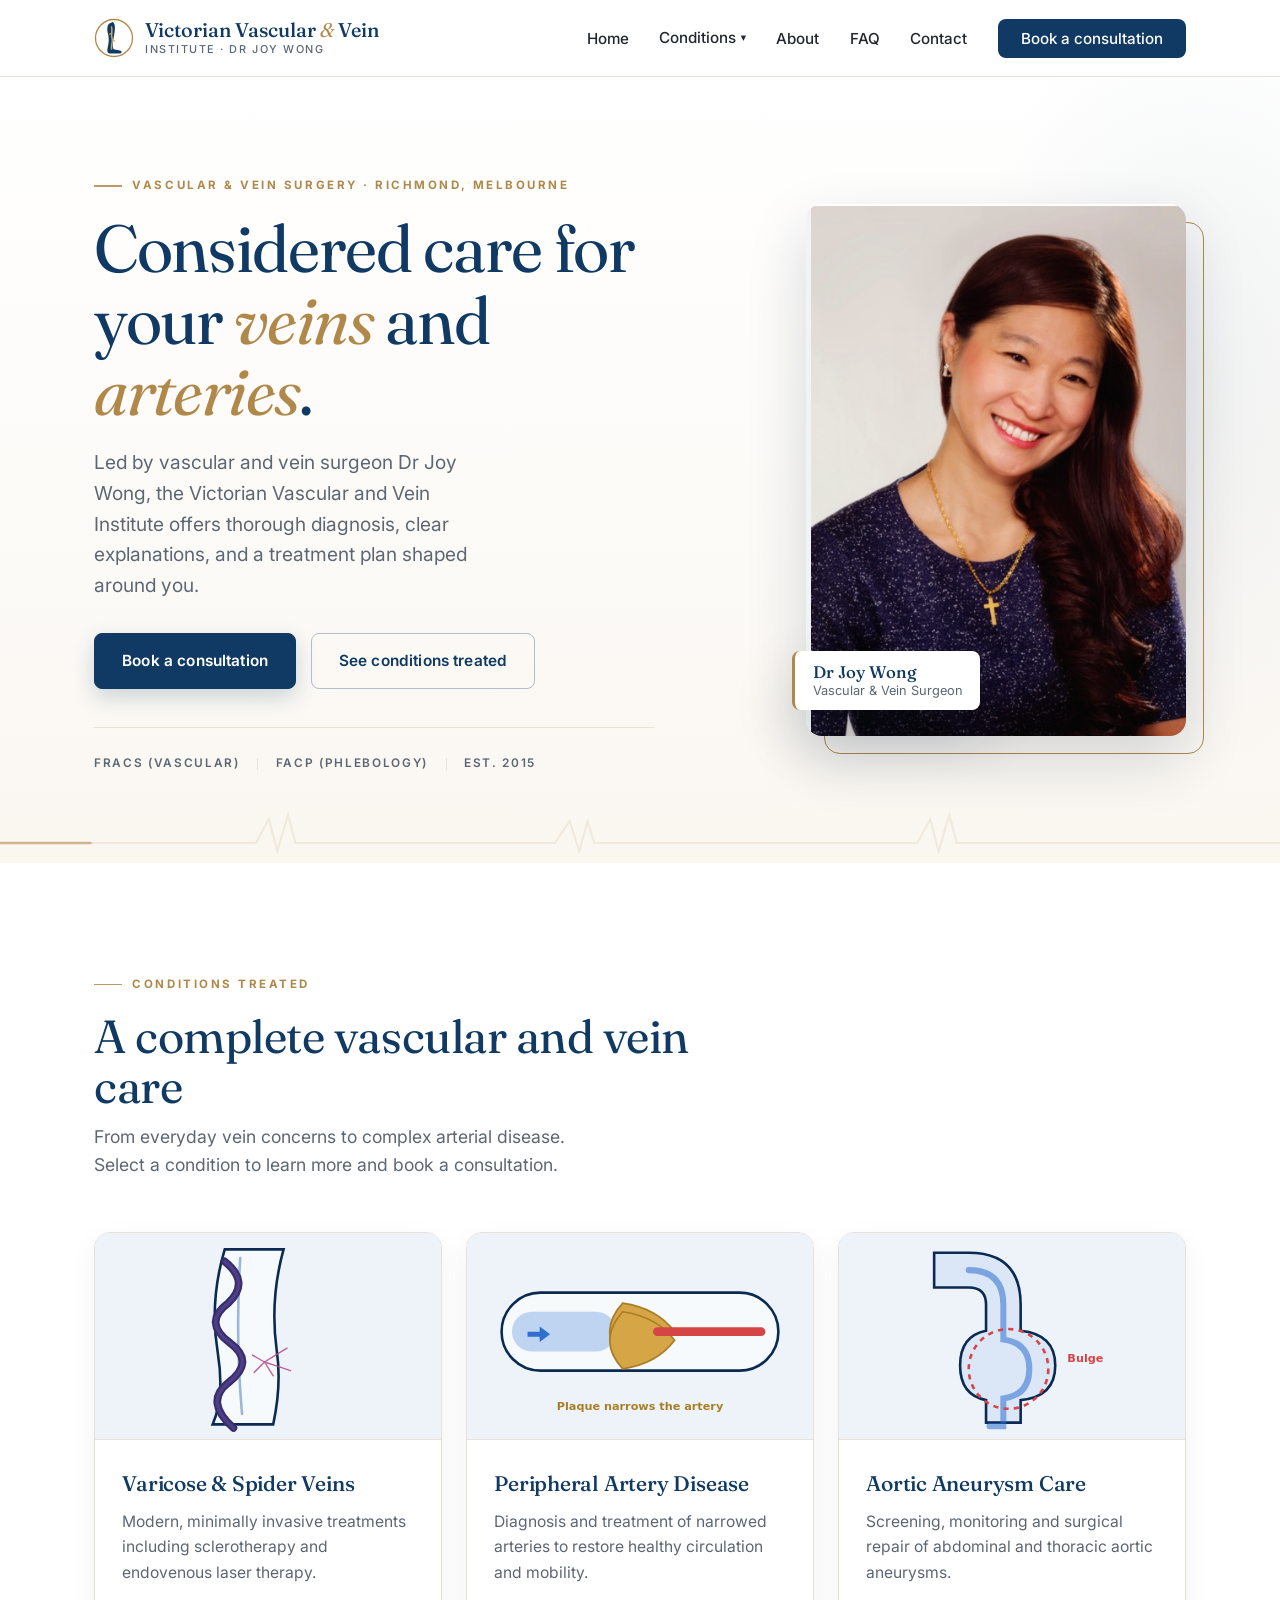
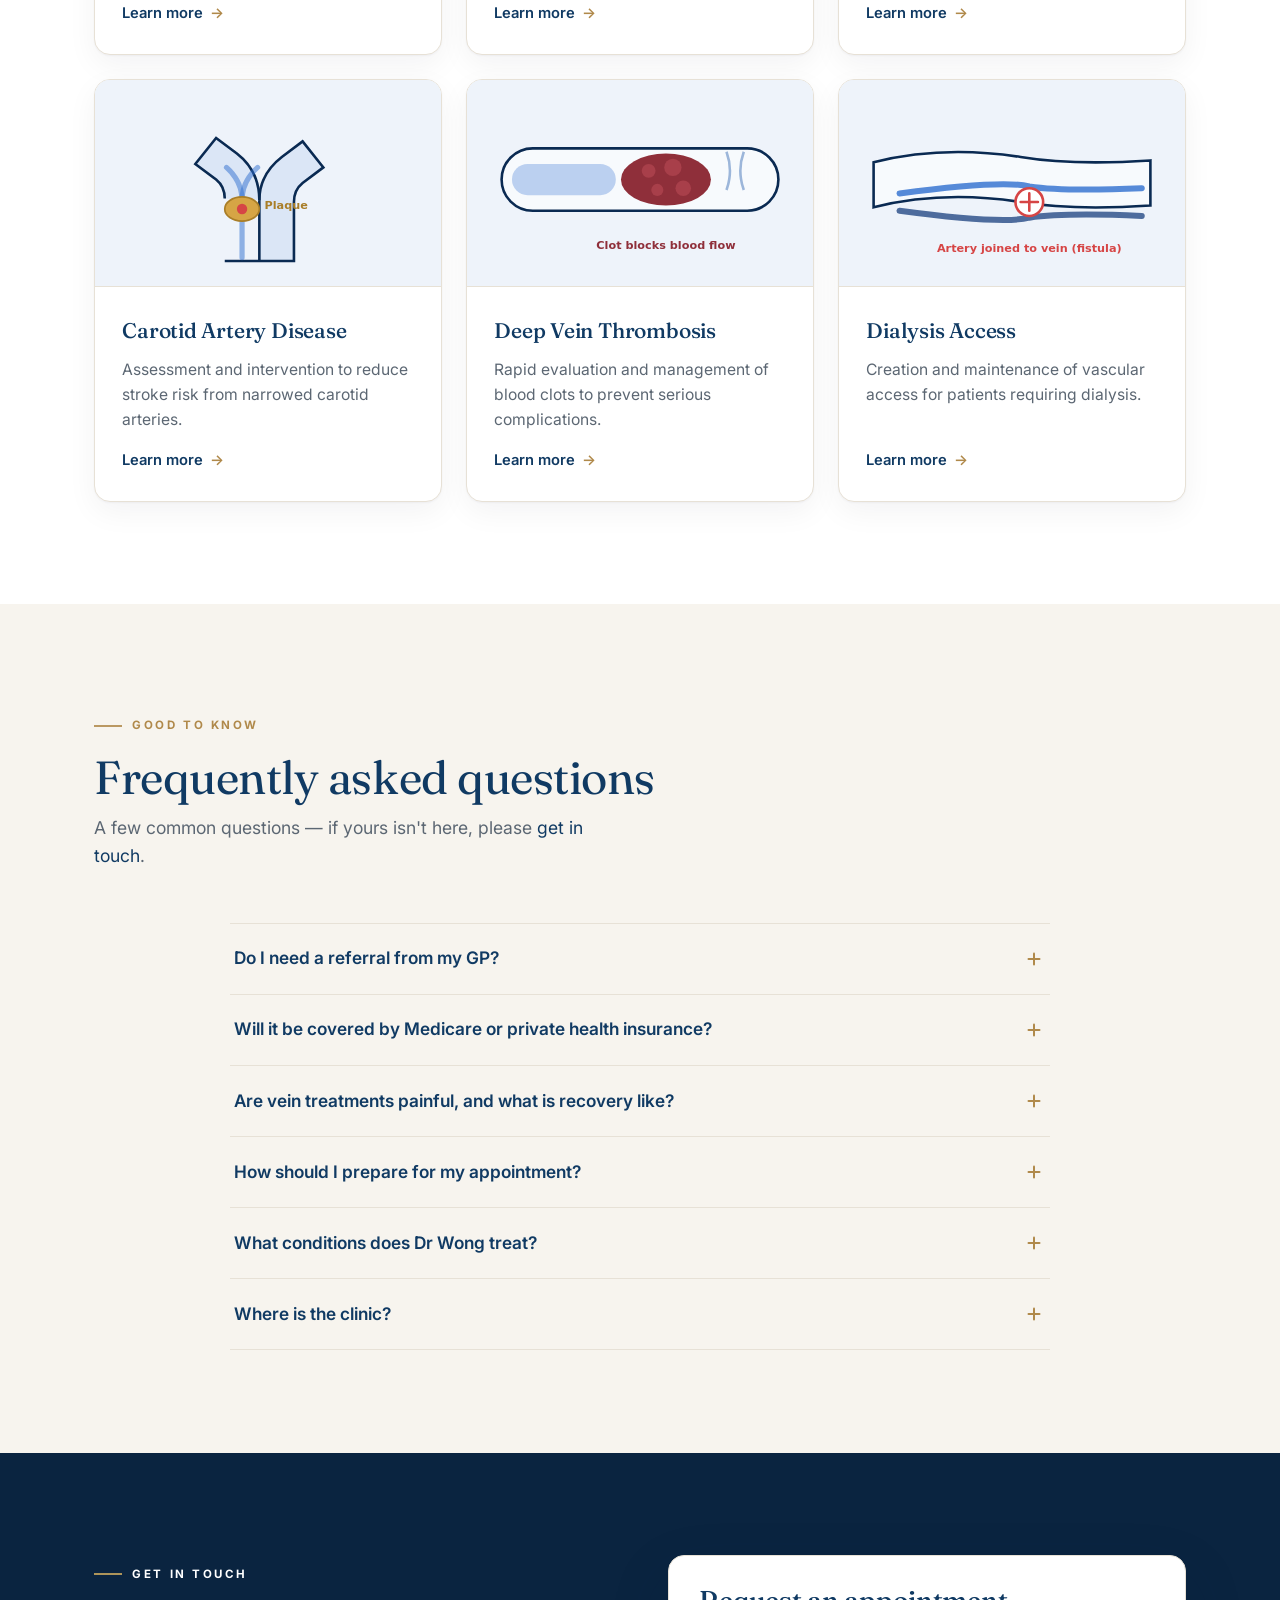
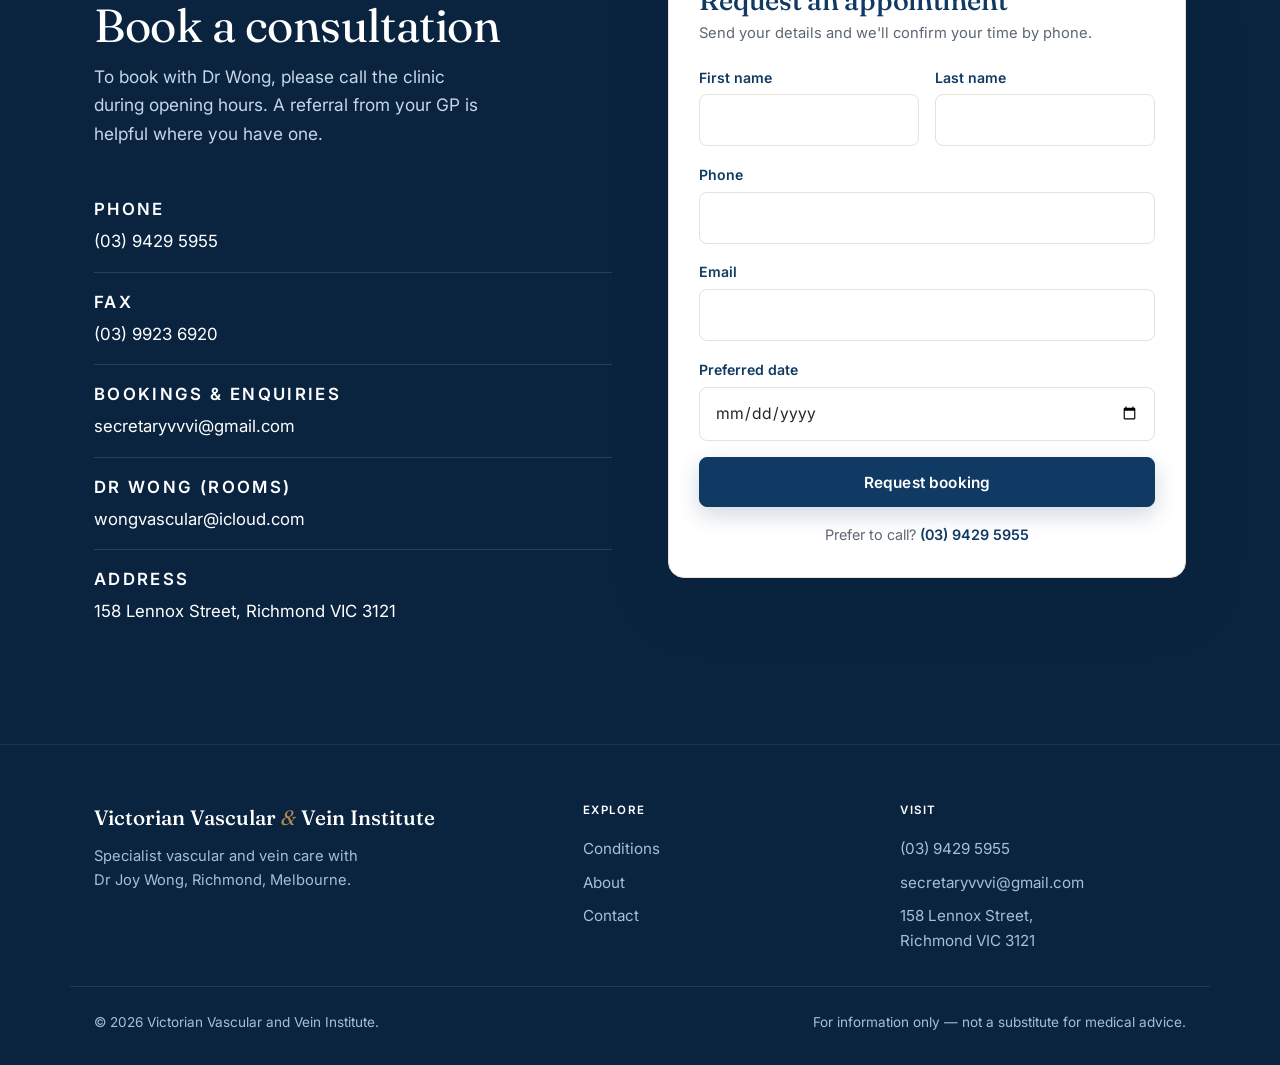
==== commit 6819a6b5: "Update conditions section heading copy Co-Authored-By: Claude Opus 4.8 <noreply@anthropic.com>" ====
--- a/index.html
+++ b/index.html
@@ -105,7 +105,7 @@
       <div class="container">
         <div class="section-head">
           <p class="eyebrow">Conditions treated</p>
-          <h2 class="section-title">A full range of vascular &amp; vein care</h2>
+          <h2 class="section-title">A complete vascular and vein care</h2>
           <p class="section-intro">
             From everyday vein concerns to complex arterial disease. Select a
             condition to learn more and book a consultation.
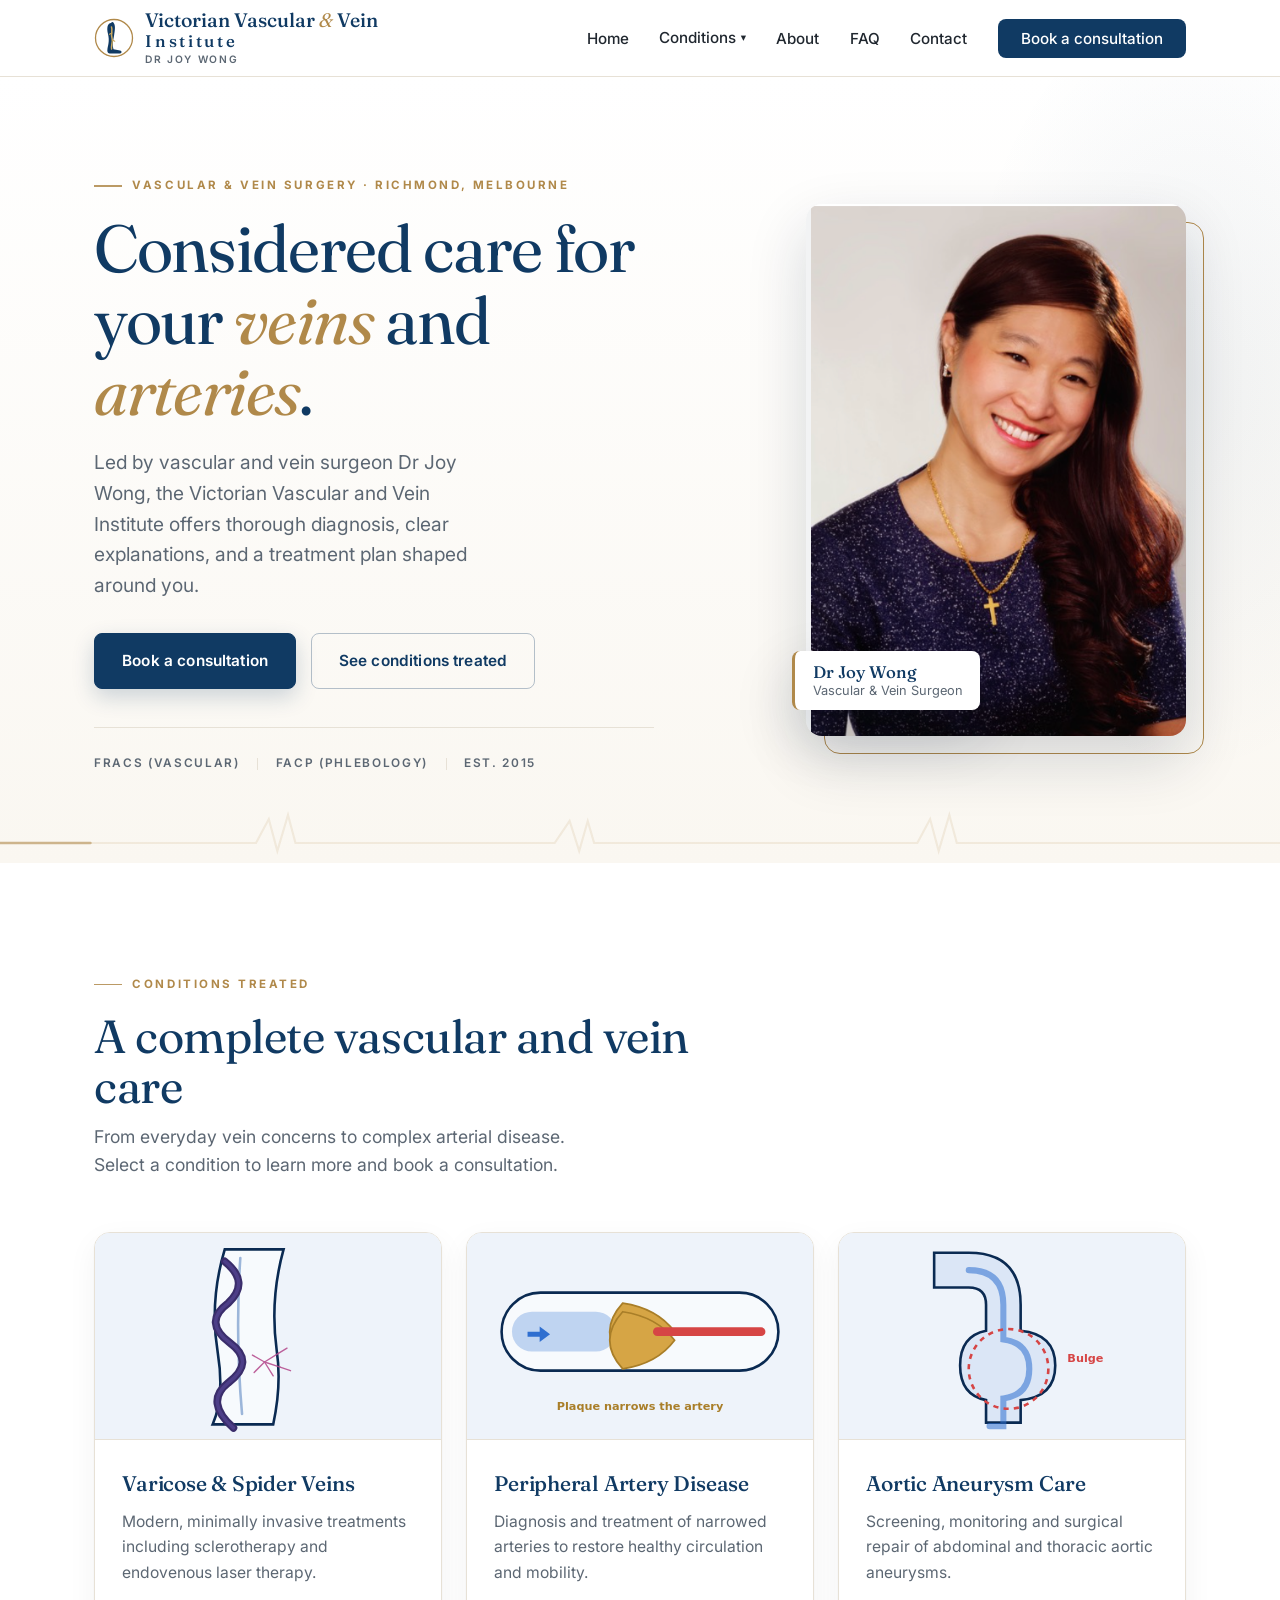
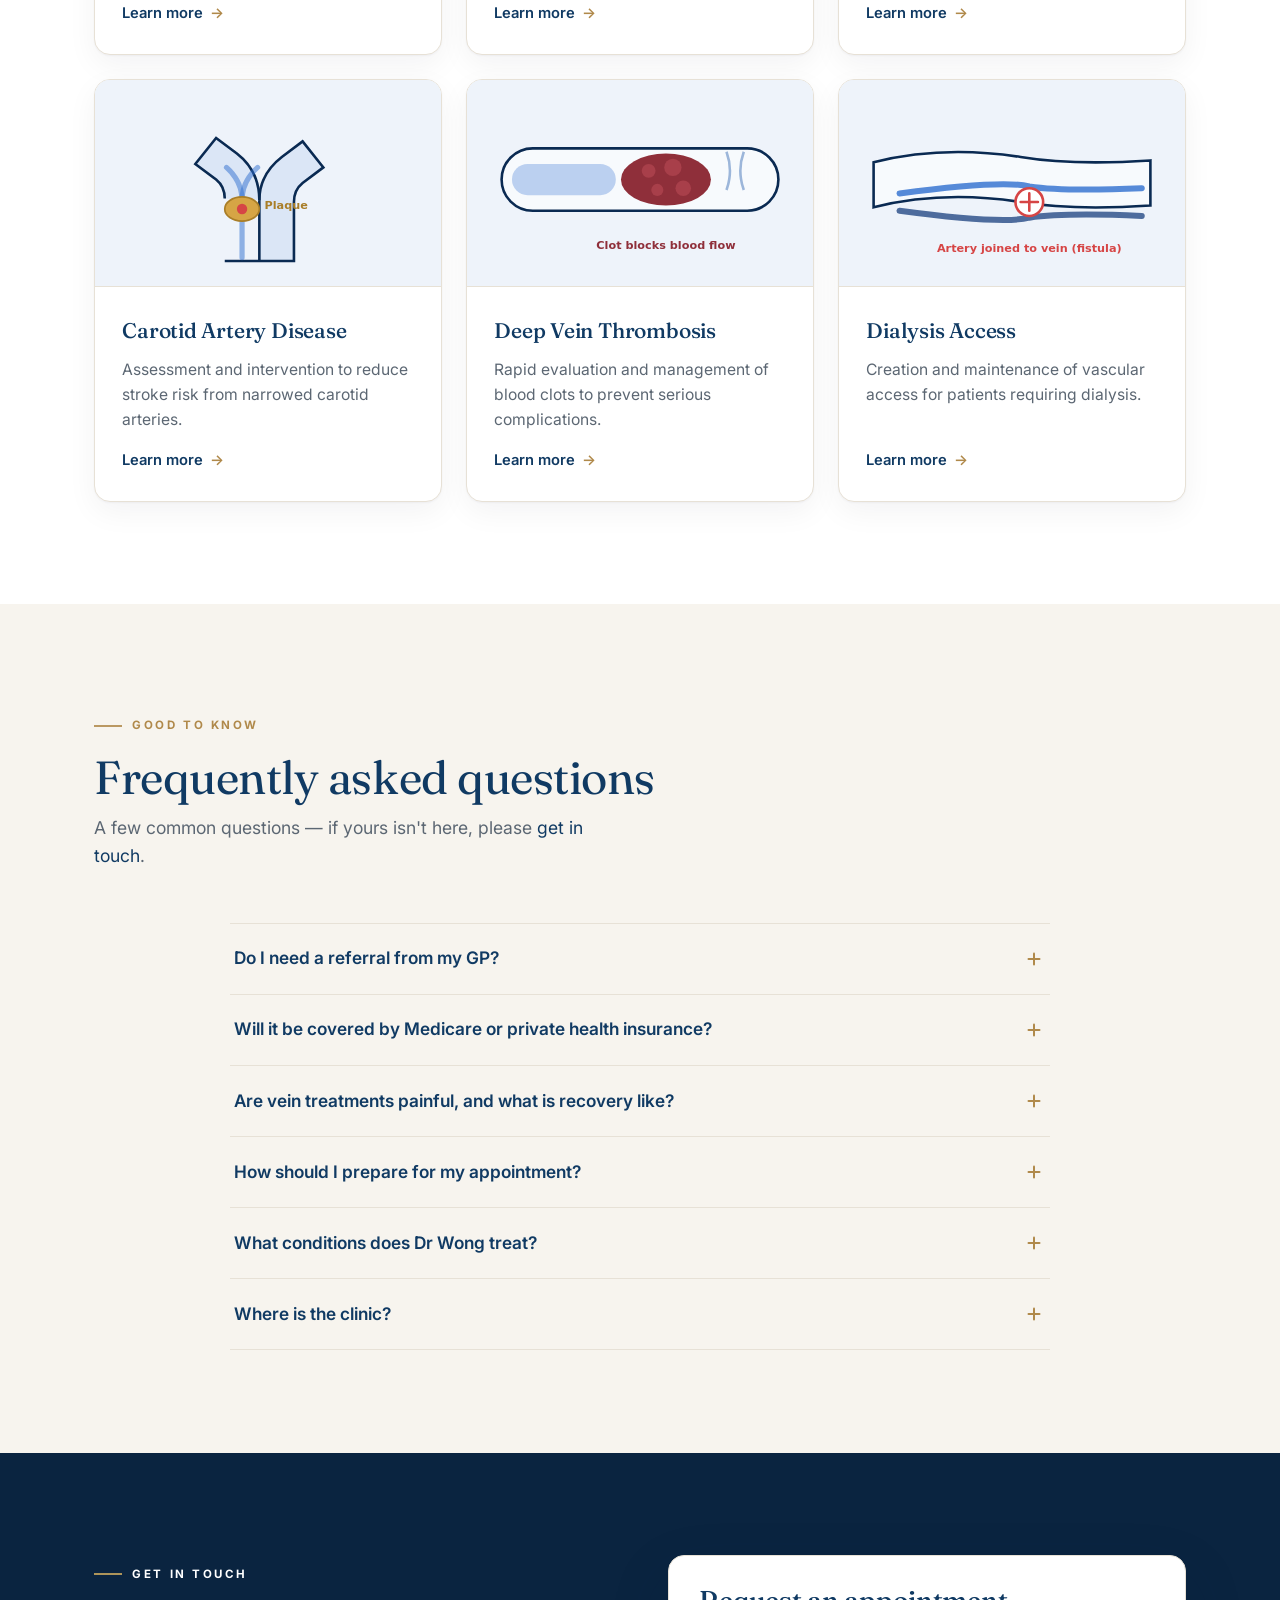
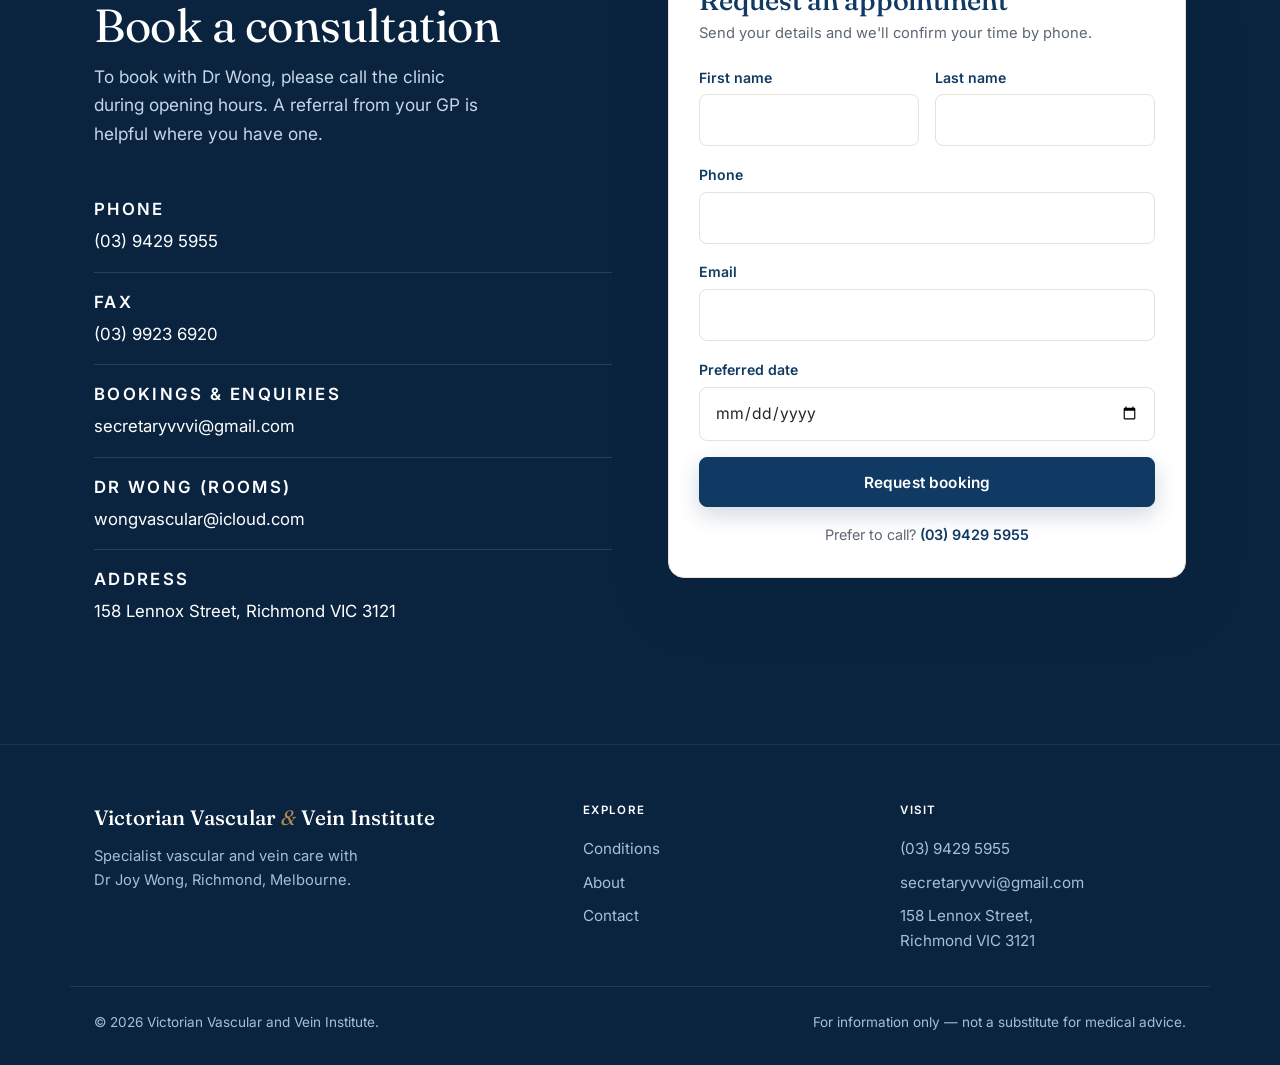
==== commit e5842c79: "Promote 'Institute' into the serif logotype (part of the clinic name) Move Institute out of the tiny" ====
--- a/index.html
+++ b/index.html
@@ -27,7 +27,8 @@
         </span>
         <span class="brand-text">
           <span class="brand-name">Victorian Vascular <span class="amp">&amp;</span> Vein</span>
-          <span class="brand-sub">Institute · Dr Joy Wong</span>
+          <span class="brand-inst">Institute</span>
+          <span class="brand-sub">Dr Joy Wong</span>
         </span>
       </a>
       <nav class="nav" aria-label="Primary">
--- a/styles.css
+++ b/styles.css
@@ -103,11 +103,15 @@
 .brand { display: flex; align-items: center; gap: 0.7rem; color: var(--navy); }
 .brand:hover { color: var(--navy); }
 .brand-mark { color: var(--brass); display: grid; place-items: center; flex: none; }
-.brand-text { display: flex; flex-direction: column; line-height: 1.1; }
-.brand-name { font-family: var(--serif); font-size: 1.24rem; font-weight: 500; color: var(--navy); }
+.brand-text { display: flex; flex-direction: column; line-height: 1.02; }
+.brand-name { font-family: var(--serif); font-size: 1.22rem; font-weight: 500; color: var(--navy); }
+.brand-inst {
+  font-family: var(--serif); font-size: 1.05rem; font-weight: 500; color: var(--navy);
+  letter-spacing: 0.16em; margin-top: 2px;
+}
 .brand-sub {
-  font-size: 0.68rem; text-transform: uppercase; letter-spacing: 0.14em;
-  color: var(--muted); font-weight: 500; margin-top: 2px;
+  font-size: 0.64rem; text-transform: uppercase; letter-spacing: 0.16em;
+  color: var(--muted); font-weight: 600; margin-top: 4px;
 }
 
 .nav { display: flex; align-items: center; }
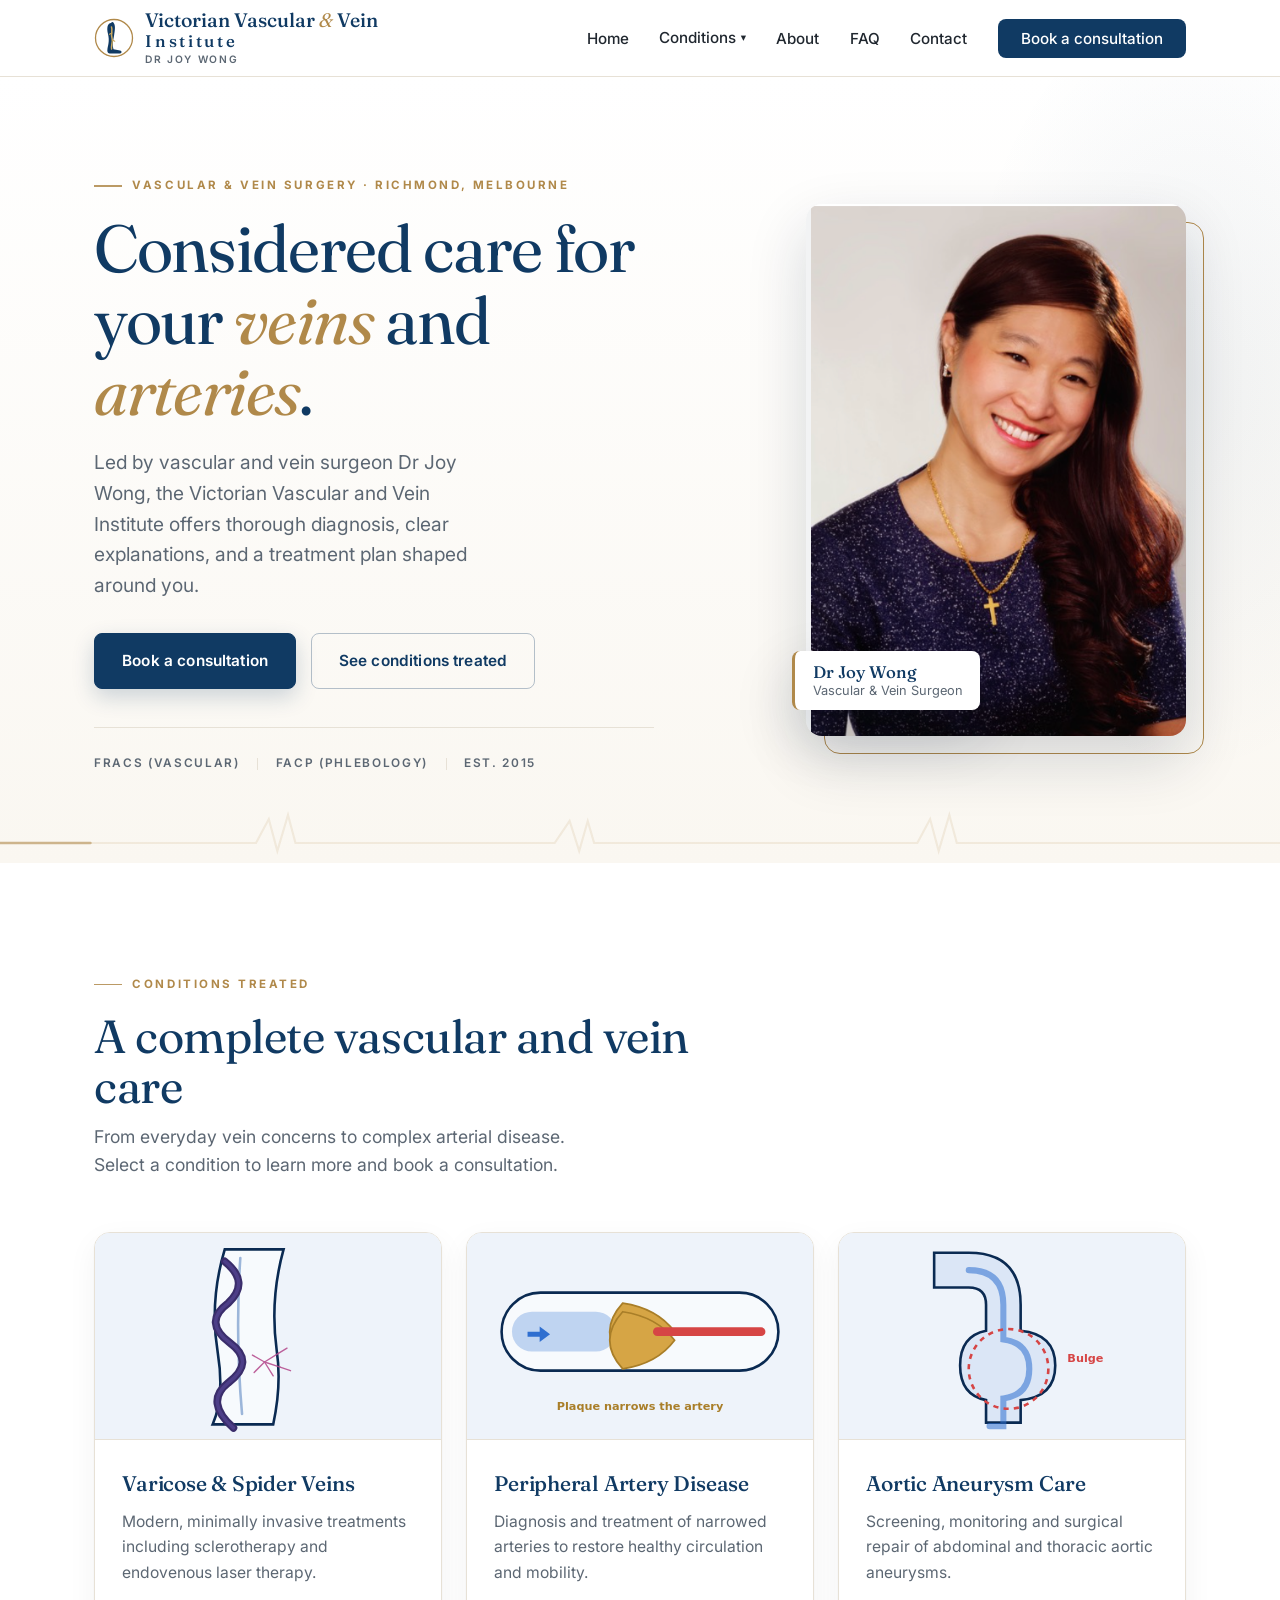
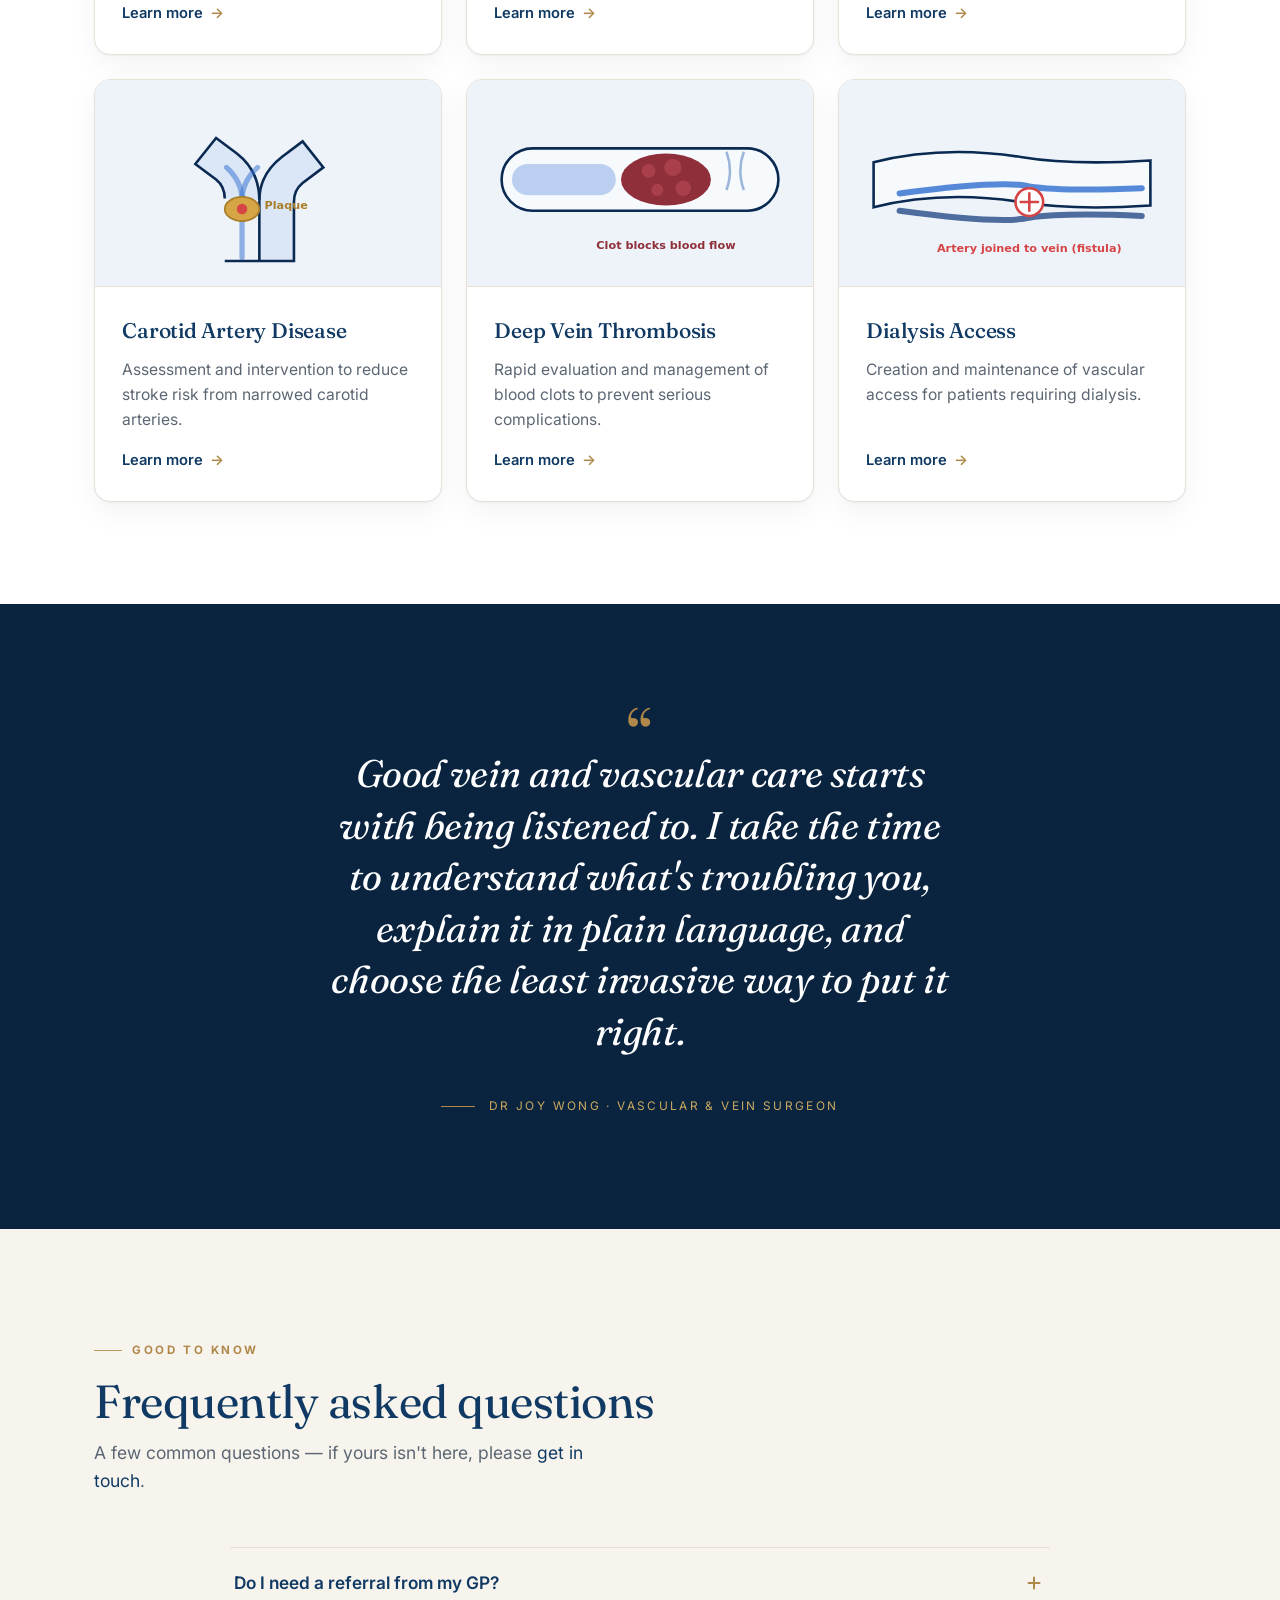
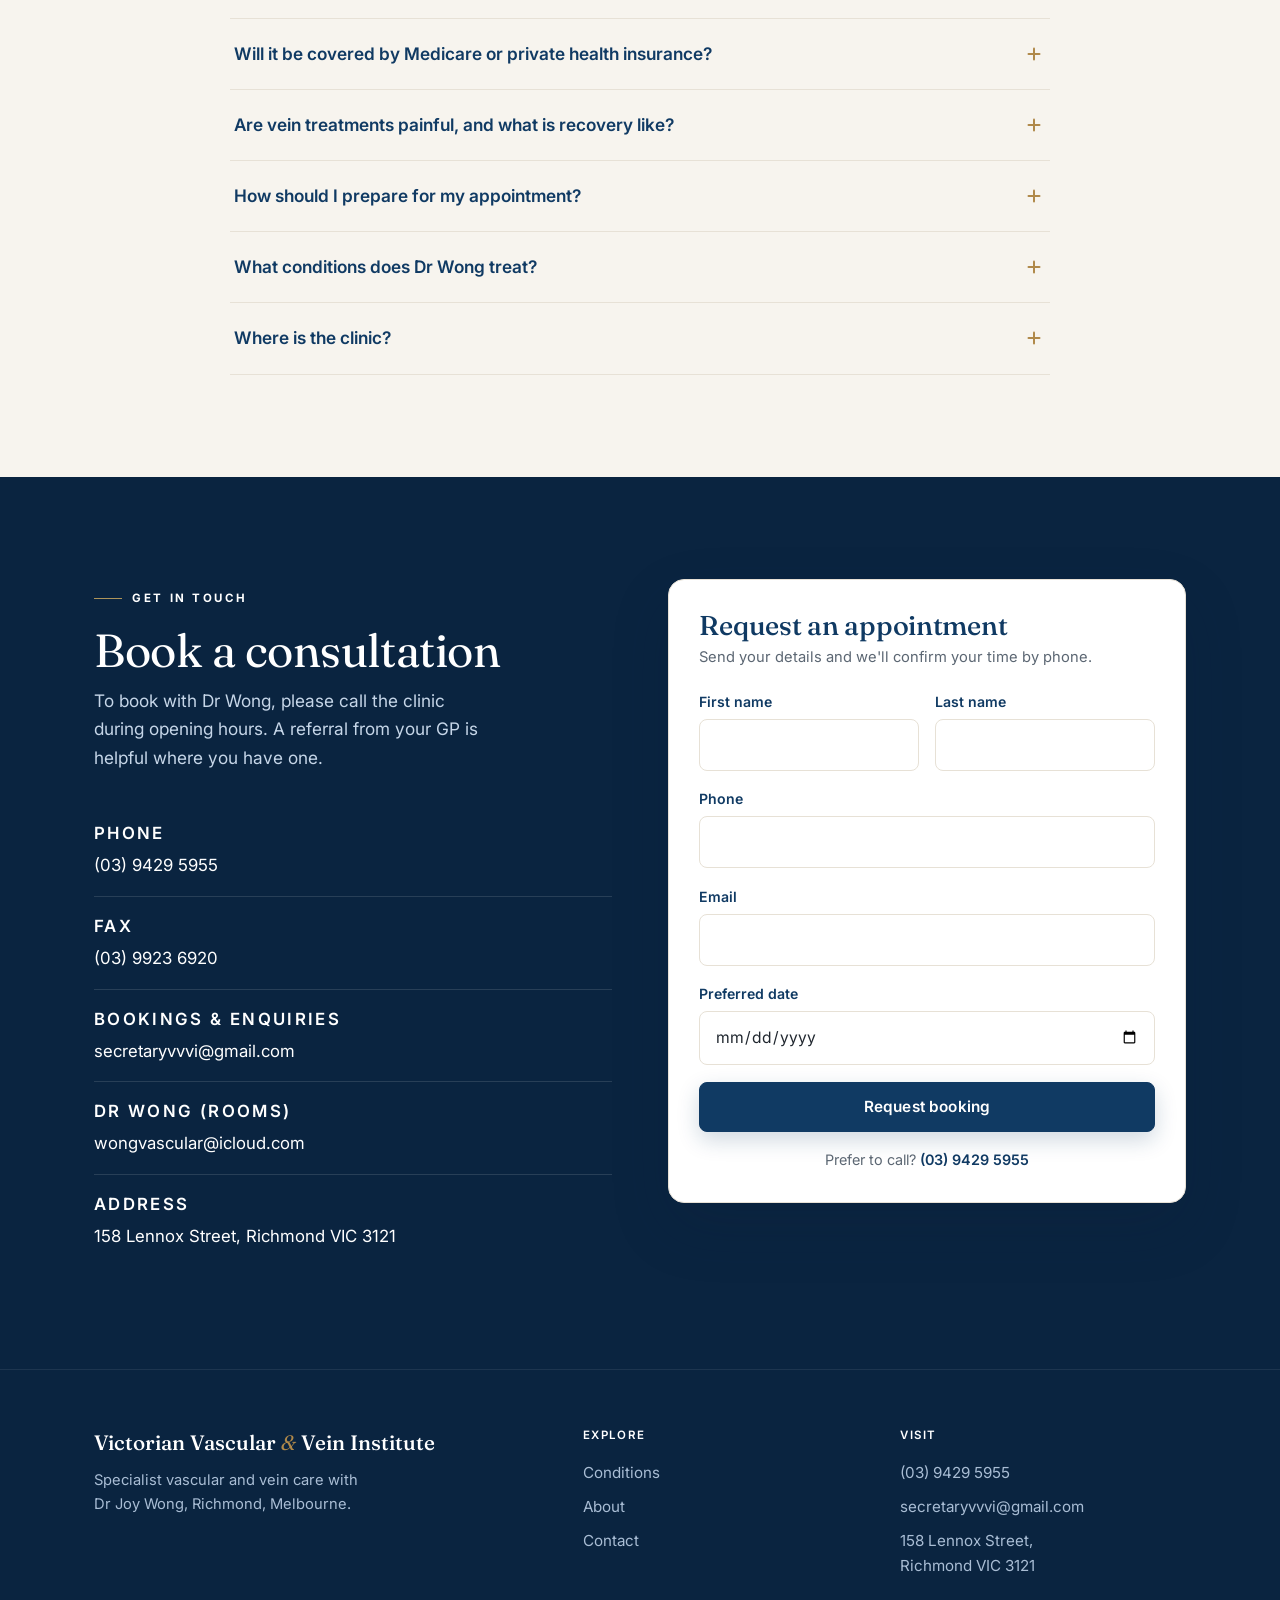
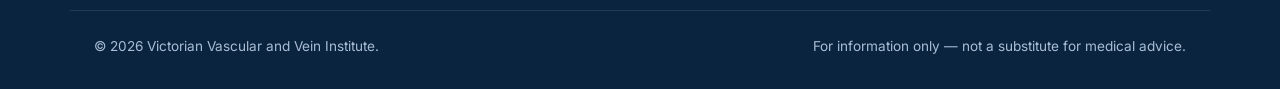
==== commit deadaeb4: "Add editorial statement band and print-craft details - Home: a manifesto statement band in Dr Wong's" ====
--- a/index.html
+++ b/index.html
@@ -165,6 +165,22 @@
       </div>
     </section>
 
+    <!-- Statement -->
+    <section class="statement">
+      <div class="container statement-inner">
+        <span class="statement-mark" aria-hidden="true">&ldquo;</span>
+        <blockquote class="statement-quote">
+          Good vein and vascular care starts with being listened to. I take the
+          time to understand what's troubling you, explain it in plain language,
+          and choose the least invasive way to put it right.
+        </blockquote>
+        <div class="statement-by">
+          <span class="tick" aria-hidden="true"></span>
+          Dr Joy Wong · Vascular &amp; Vein Surgeon
+        </div>
+      </div>
+    </section>
+
     <!-- FAQ -->
     <section id="faq" class="section section-paper">
       <div class="container">
--- a/styles.css
+++ b/styles.css
@@ -215,6 +215,34 @@
 .section-head { max-width: 42rem; margin-bottom: 3.25rem; }
 .section-title { margin-bottom: 0.7rem; }
 .section-intro { color: var(--muted); font-size: 1.1rem; line-height: 1.6; margin: 0; max-width: 46ch; }
+
+/* Old-style figures in running text (print-craft detail) */
+.lead, .section-intro, .hero-meta, .exp-date, .pull-quote, .statement-quote,
+.page-lead, .credentials { font-variant-numeric: oldstyle-nums; }
+
+/* ---------- Statement band (editorial voice) ---------- */
+.statement { background: var(--navy-deep); color: #fff; padding: clamp(4rem, 9vw, 7rem) 0; }
+.statement-inner { max-width: 42rem; margin: 0 auto; text-align: center; }
+.statement-mark {
+  display: block; font-family: var(--serif); color: var(--brass);
+  font-size: 4.5rem; line-height: 0.6; height: 2rem;
+}
+.statement-quote {
+  font-family: var(--serif); font-weight: 400; font-style: italic;
+  font-size: clamp(1.55rem, 3.4vw, 2.4rem); line-height: 1.34; letter-spacing: -0.01em;
+  color: #fff; margin: 0 0 1.9rem;
+}
+.statement-by {
+  display: inline-flex; align-items: center; gap: 0.85rem;
+  font-size: 0.74rem; text-transform: uppercase; letter-spacing: 0.2em; color: var(--brass-soft);
+}
+.statement-by .tick { width: 34px; height: 1px; background: var(--brass); }
+
+/* Drop cap on each condition's opening paragraph (print detail) */
+.condition-content > p:first-of-type::first-letter {
+  float: left; font-family: var(--serif); font-weight: 500; color: var(--navy);
+  font-size: 3.6rem; line-height: 0.78; padding: 0.35rem 0.55rem 0 0;
+}
 
 /* ---------- Condition cards ---------- */
 .cards { display: grid; grid-template-columns: repeat(auto-fill, minmax(300px, 1fr)); gap: 1.5rem; }
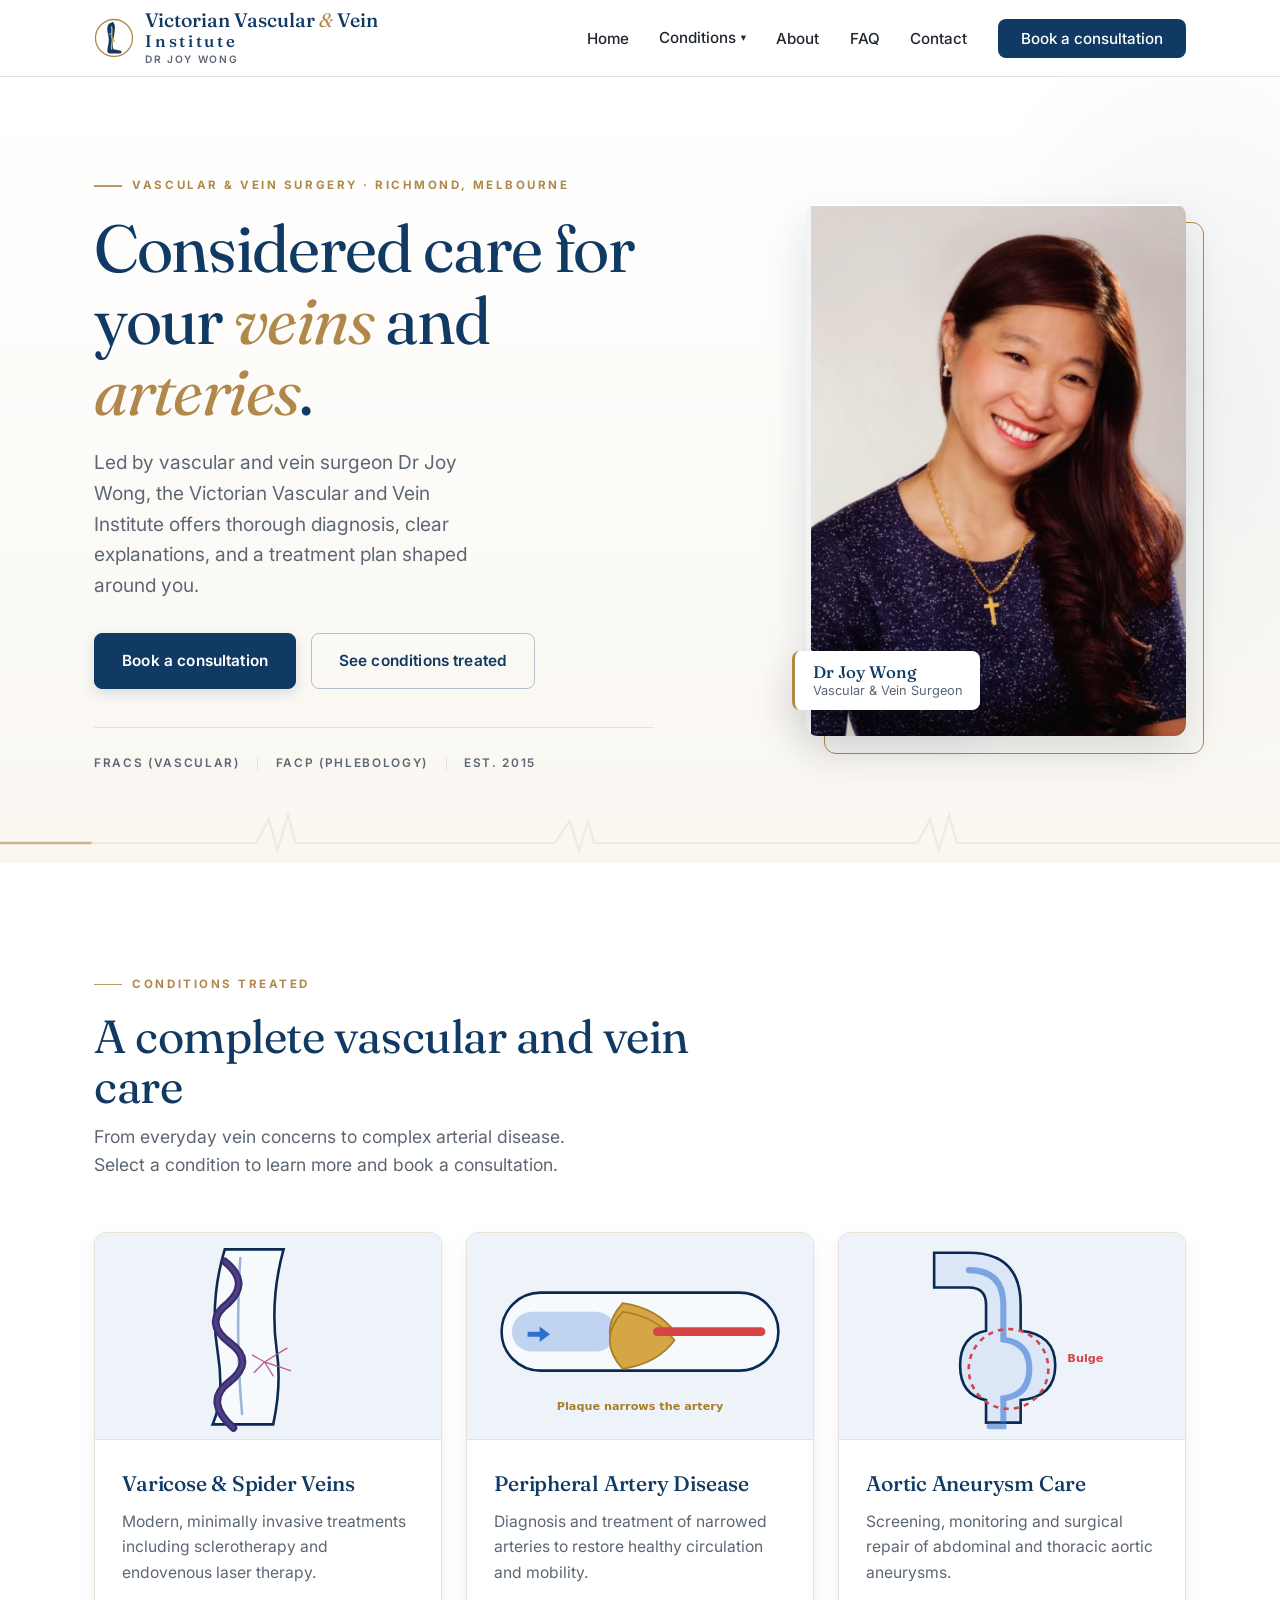
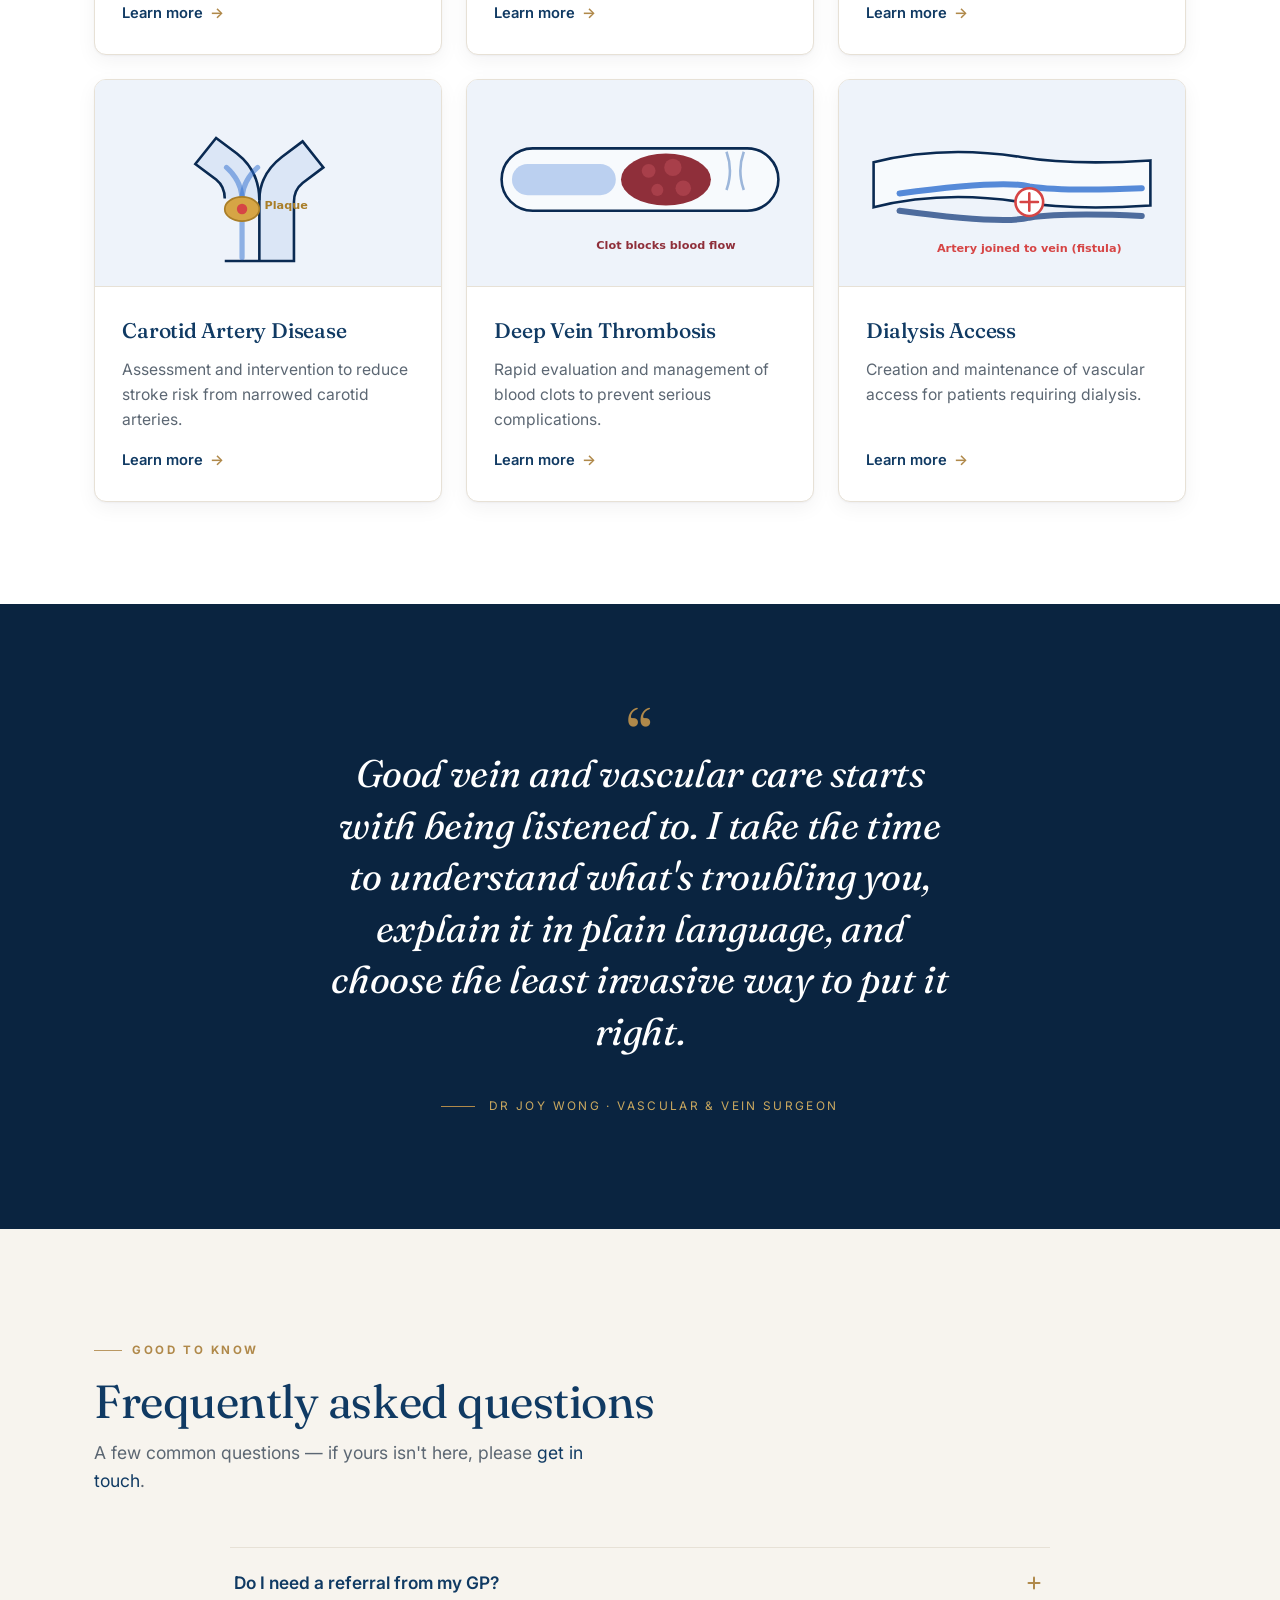
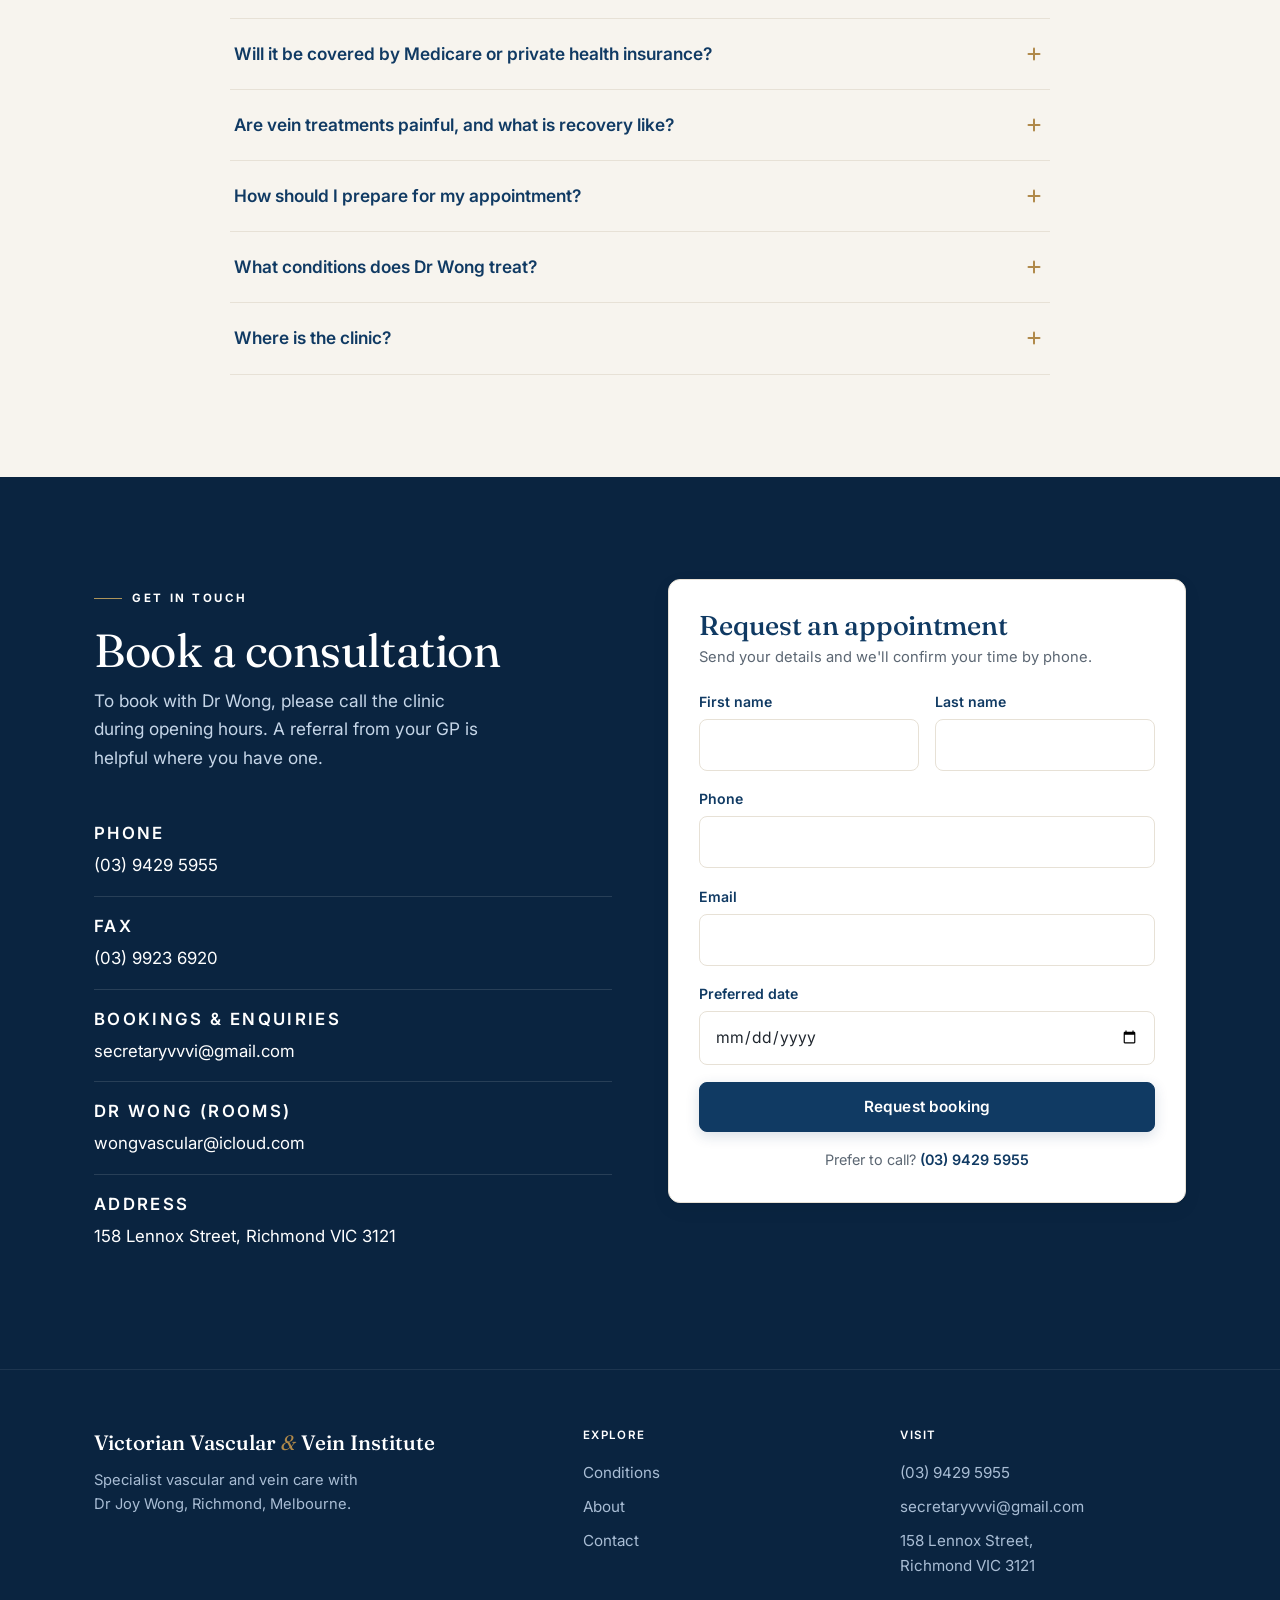
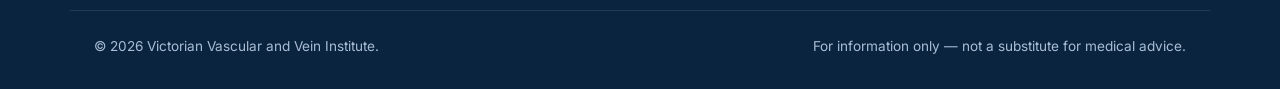
==== commit 2969f459: "Senior polish pass: a11y, responsiveness, and visual refinement - Fix in-page anchor jumps hiding un" ====
--- a/index.html
+++ b/index.html
@@ -1,8 +1,9 @@
 <!DOCTYPE html>
-<html lang="en">
+<html lang="en-AU">
 <head>
   <meta charset="UTF-8" />
   <meta name="viewport" content="width=device-width, initial-scale=1.0" />
+  <meta name="theme-color" content="#0a2440" />
   <meta name="description" content="Victorian Vascular and Vein Institute — Dr Joy Wong provides expert diagnosis and treatment of vascular and vein conditions in Richmond, Melbourne." />
   <title>Victorian Vascular and Vein Institute — Dr Joy Wong</title>
   <link rel="preconnect" href="https://fonts.googleapis.com" />
@@ -39,7 +40,7 @@
         <ul id="nav-menu" class="nav-menu">
           <li><a href="#top">Home</a></li>
           <li class="has-dropdown">
-            <a href="#services" class="nav-drop-toggle">Conditions <span class="caret" aria-hidden="true">&#9662;</span></a>
+            <a href="#services" class="nav-drop-toggle" aria-haspopup="true">Conditions <span class="caret" aria-hidden="true">&#9662;</span></a>
             <div class="dropdown-panel">
               <div class="container dropdown-row">
                 <a href="varicose-veins.html">Varicose &amp; Spider Veins</a>
--- a/styles.css
+++ b/styles.css
@@ -14,14 +14,14 @@
   --brass-soft: #cba95f;
   --paper: #f7f4ee;      /* warm ivory for alternating sections */
   --line: #e7e1d6;       /* warm hairline */
-  --line-cool: #e3e9f1;
   --white: #ffffff;
 
   --radius: 8px;
-  --radius-lg: 16px;
-  --shadow-sm: 0 1px 2px rgba(20, 28, 40, 0.04), 0 10px 30px rgba(20, 28, 40, 0.05);
-  --shadow-md: 0 24px 60px rgba(14, 32, 58, 0.16);
+  --radius-lg: 12px;
+  --shadow-sm: 0 1px 2px rgba(20, 28, 40, 0.04), 0 6px 20px rgba(20, 28, 40, 0.05);
+  --shadow-md: 0 18px 44px rgba(14, 32, 58, 0.13);
   --container: 1140px;
+  --header-h: 76px;
 
   --serif: "Fraunces", Georgia, "Times New Roman", serif;
   --sans: "Inter", system-ui, -apple-system, "Segoe UI", Roboto, sans-serif;
@@ -29,6 +29,9 @@
 
 * { box-sizing: border-box; }
 html { scroll-behavior: smooth; }
+
+/* Offset in-page anchor jumps so targets clear the sticky header */
+section[id], .page-hero, #book, [id="top"] { scroll-margin-top: calc(var(--header-h) + 18px); }
 
 body {
   margin: 0;
@@ -86,8 +89,8 @@
   padding: 0.9rem 1.7rem; border-radius: var(--radius); border: 1.5px solid transparent;
   cursor: pointer; transition: transform 0.2s ease, background 0.2s ease, color 0.2s ease, border-color 0.2s ease, box-shadow 0.2s ease;
 }
-.btn-primary { background: var(--navy); color: #fff; border-color: var(--navy); box-shadow: 0 8px 22px rgba(16, 58, 99, 0.20); }
-.btn-primary:hover { background: var(--navy-deep); border-color: var(--navy-deep); color: #fff; transform: translateY(-2px); box-shadow: 0 12px 28px rgba(16, 58, 99, 0.26); }
+.btn-primary { background: var(--navy); color: #fff; border-color: var(--navy); box-shadow: 0 4px 14px rgba(16, 58, 99, 0.16); }
+.btn-primary:hover { background: var(--navy-deep); border-color: var(--navy-deep); color: #fff; transform: translateY(-1px); box-shadow: 0 8px 20px rgba(16, 58, 99, 0.22); }
 .btn-ghost { background: transparent; color: var(--navy); border-color: rgba(16, 58, 99, 0.3); }
 .btn-ghost:hover { border-color: var(--navy); background: rgba(16, 58, 99, 0.04); transform: translateY(-2px); }
 .btn-block { width: 100%; }
@@ -255,7 +258,7 @@
   content: ""; position: absolute; top: 0; left: 0; right: 0; height: 3px;
   background: var(--brass); transform: scaleX(0); transform-origin: left; transition: transform 0.25s ease;
 }
-.card:hover { transform: translateY(-4px); box-shadow: var(--shadow-md); border-color: transparent; }
+.card:hover { transform: translateY(-3px); box-shadow: var(--shadow-md); border-color: var(--line); }
 .card:hover::after { transform: scaleX(1); }
 .card-img {
   display: block; width: 100%; height: auto; aspect-ratio: 400 / 240;
@@ -347,7 +350,7 @@
 .booking-aside { position: static; }
 .booking-form {
   background: #fff; border: 1px solid var(--line); border-radius: var(--radius-lg);
-  padding: clamp(1.4rem, 3vw, 1.9rem); box-shadow: var(--shadow-md);
+  padding: clamp(1.4rem, 3vw, 1.9rem); box-shadow: var(--shadow-sm);
 }
 .booking-title { font-family: var(--serif); font-weight: 500; font-size: clamp(1.35rem, 3vw, 1.7rem); margin: 0 0 0.3rem; }
 .booking-sub { font-size: 0.92rem; color: var(--muted); margin: 0 0 1.3rem; }
@@ -447,11 +450,6 @@
 .contact-list a, .contact-list span { color: #fff; font-size: 1.05rem; }
 .contact-list a:hover { color: var(--brass-soft); }
 
-.contact-form {
-  background: #fff; border-radius: var(--radius-lg); padding: 1.9rem; color: var(--ink);
-  box-shadow: var(--shadow-md);
-}
-.form-note { font-size: 0.85rem; color: var(--muted); margin-bottom: 1.3rem; }
 .field { margin-bottom: 1.05rem; }
 .field label { display: block; font-weight: 600; font-size: 0.88rem; margin-bottom: 0.35rem; color: var(--navy); }
 .field input, .field textarea {
@@ -462,23 +460,6 @@
 .field input:focus, .field textarea:focus {
   outline: none; border-color: var(--brass); box-shadow: 0 0 0 3px rgba(176, 137, 74, 0.16);
 }
-
-/* Call-to-book card */
-.call-card {
-  background: #fff; border-radius: var(--radius-lg); padding: 2.2rem 1.9rem;
-  color: var(--ink); box-shadow: var(--shadow-md); text-align: center;
-}
-.call-label {
-  text-transform: uppercase; letter-spacing: 0.16em; font-size: 0.72rem;
-  font-weight: 600; color: var(--brass); margin: 0 0 0.5rem;
-}
-.call-number {
-  display: block; font-family: var(--serif); font-weight: 500;
-  font-size: clamp(2rem, 8vw, 2.6rem); color: var(--navy); letter-spacing: -0.01em;
-  margin-bottom: 1.3rem; line-height: 1.1;
-}
-.call-number:hover { color: var(--navy-700); }
-.call-note { margin: 1.3rem 0 0; font-size: 0.9rem; color: var(--muted); line-height: 1.55; }
 
 /* ---------- Footer ---------- */
 .site-footer { background: var(--navy-deep); color: #a9bdd4; padding: clamp(2.5rem, 5vw, 3.5rem) 0 2rem; border-top: 1px solid rgba(255, 255, 255, 0.08); }
@@ -506,21 +487,19 @@
   .footer-grid { grid-template-columns: 1.6fr 1fr 1fr; }
 }
 
-@media (max-width: 819px) {
+/* Collapse the nav to a menu button before it gets cramped */
+@media (max-width: 900px) {
   .nav-toggle { display: block; }
   .nav-menu {
-    position: absolute; top: 76px; left: 0; right: 0; display: none;
+    position: absolute; top: 100%; left: 0; right: 0; display: none;
     flex-direction: column; align-items: stretch; gap: 0; background: #fff;
     border-bottom: 1px solid var(--line); padding: 0.5rem 1.5rem 1.2rem; box-shadow: var(--shadow-md);
   }
   .nav-menu.open { display: flex; }
   .nav-menu li { padding: 0.5rem 0; }
   .nav-menu a.nav-cta { text-align: center; margin-top: 0.6rem; }
-  /* Stack: leave room below the portrait so the ECG line clears it */
-  .hero-portrait { margin-top: 0.5rem; margin-bottom: 3.5rem; max-width: 340px; }
-  .hero-pulse { height: 40px; }
-
-  /* Conditions dropdown becomes an inline sublist on mobile */
+
+  /* Conditions dropdown becomes an inline sublist inside the menu */
   .dropdown-panel {
     position: static; opacity: 1; visibility: visible; transform: none;
     box-shadow: none; border: 0; background: transparent;
@@ -528,6 +507,12 @@
   .dropdown-row { grid-template-columns: 1fr; gap: 0; padding: 0.25rem 0 0 0.9rem; }
   .dropdown-row a { padding: 0.45rem 0.4rem; color: var(--muted); }
   .nav-drop-toggle .caret { display: none; }
+}
+
+@media (max-width: 819px) {
+  /* Stacked hero: leave room below the portrait so the ECG line clears it */
+  .hero-portrait { margin-top: 0.5rem; margin-bottom: 3.5rem; max-width: 340px; }
+  .hero-pulse { height: 40px; }
 }
 
 /* Mobile-first refinements: bigger tap targets, full-width actions */
@@ -564,7 +549,7 @@
 .hero-copy > h1 { animation-delay: 0.14s; }
 .hero-copy > .lead { animation-delay: 0.26s; }
 .hero-copy > .hero-actions { animation-delay: 0.38s; }
-.hero-copy > .hero-trust { animation-delay: 0.48s; }
+.hero-copy > .hero-meta { animation-delay: 0.48s; }
 .hero-portrait { animation: rise 0.85s cubic-bezier(0.2, 0.7, 0.2, 1) 0.3s backwards; }
 
 /* Animated ECG pulse line (hero signature) */
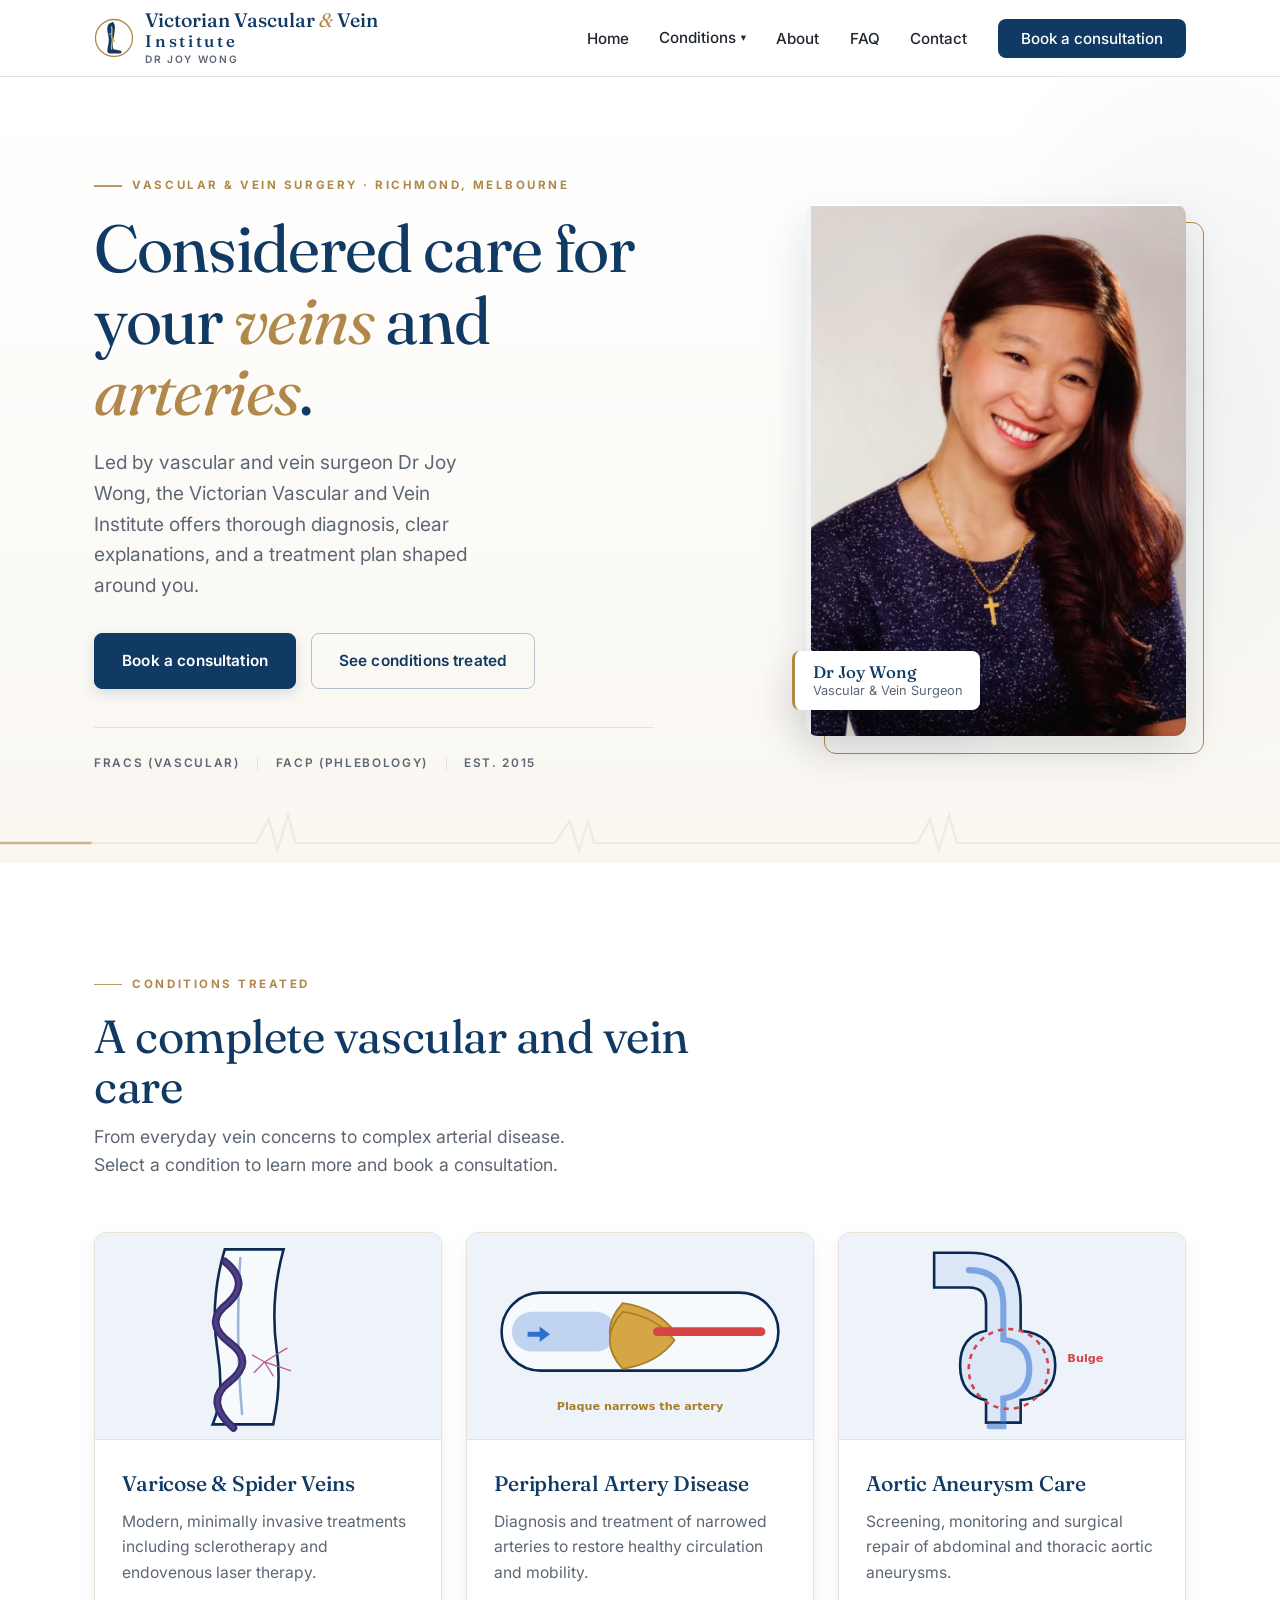
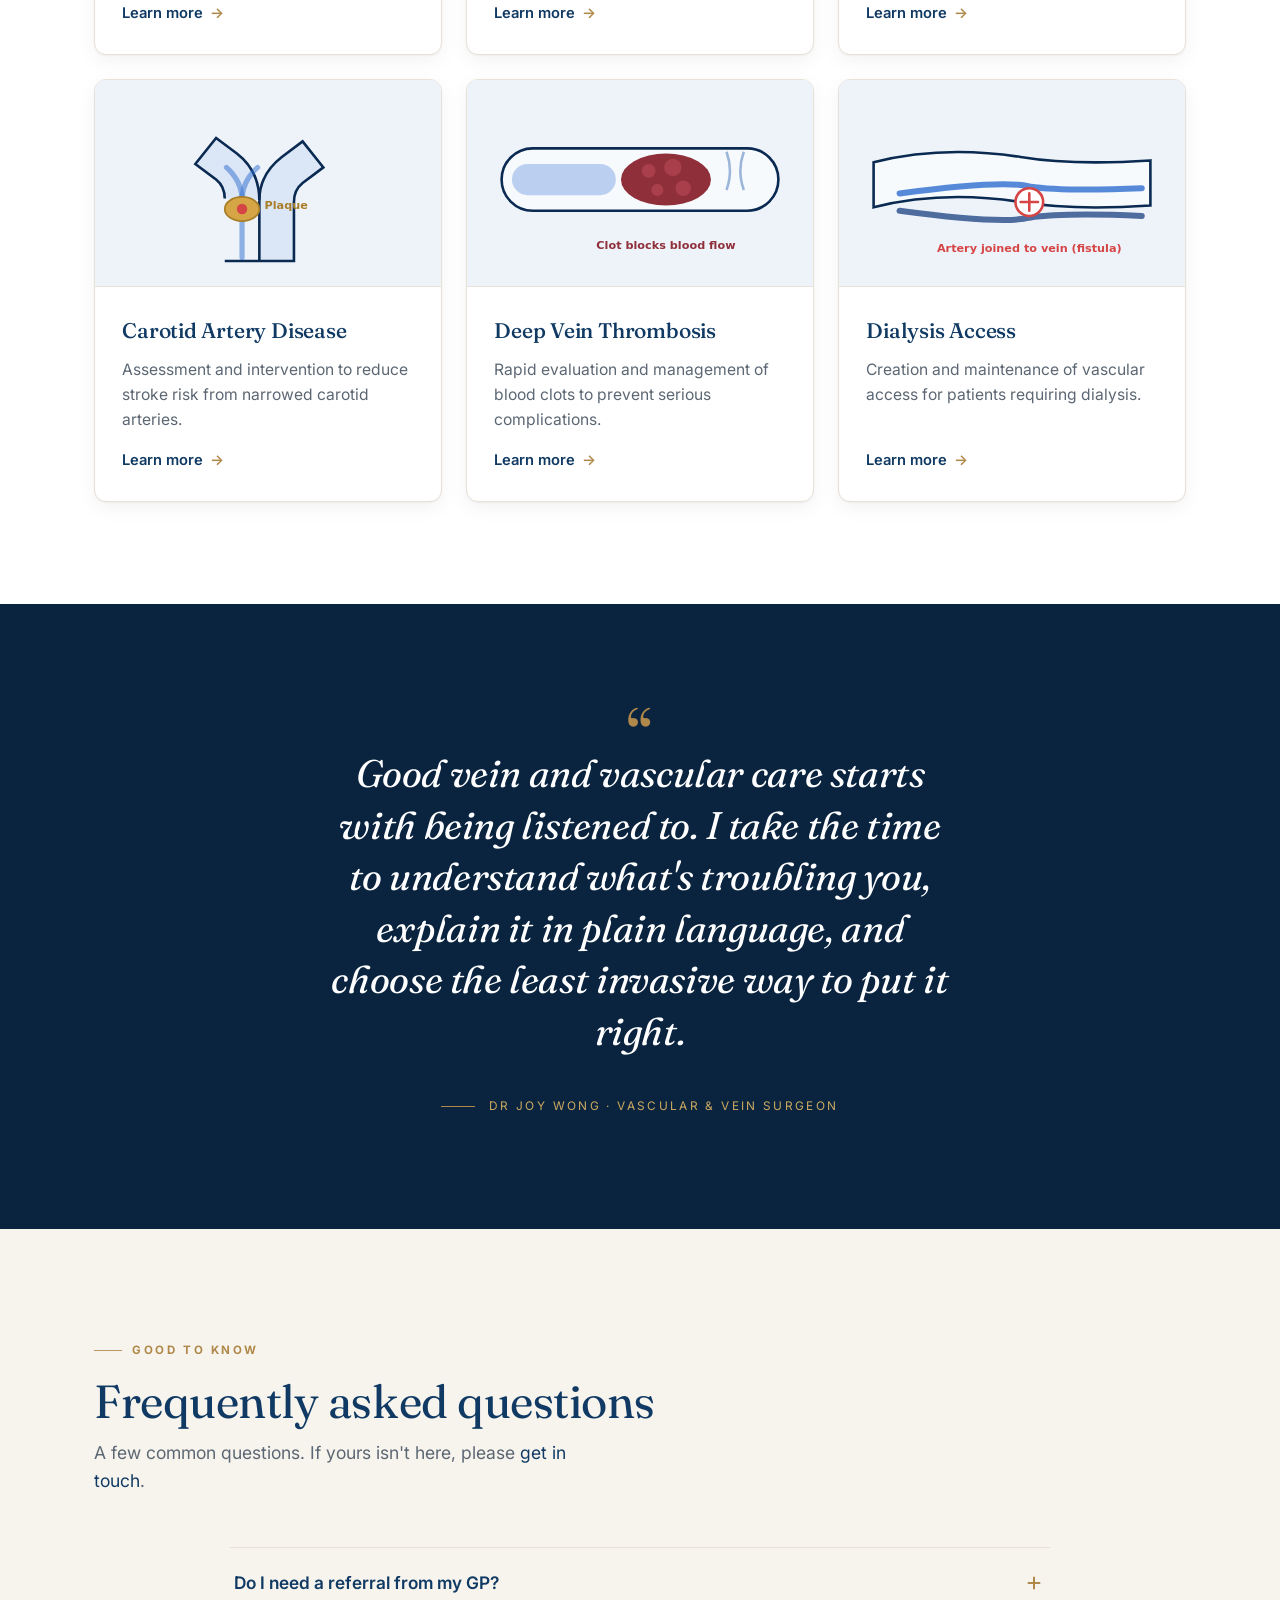
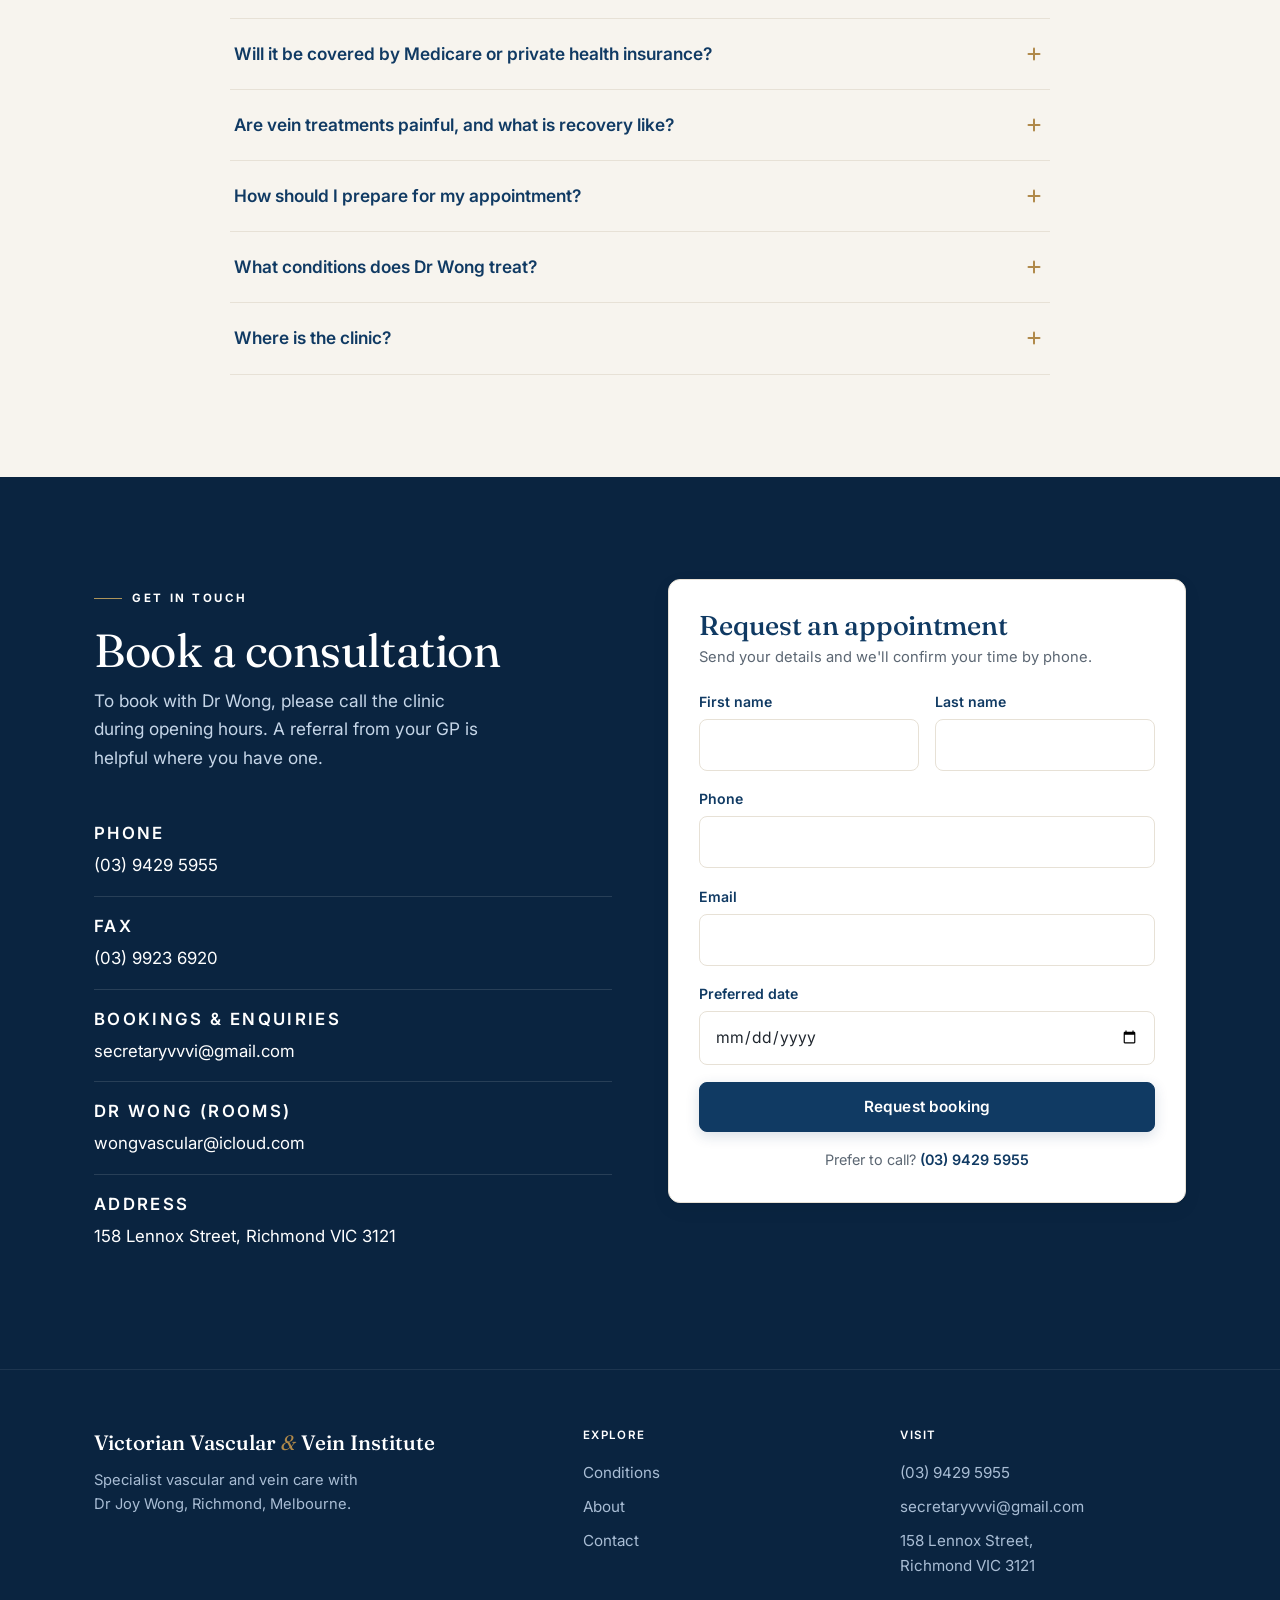
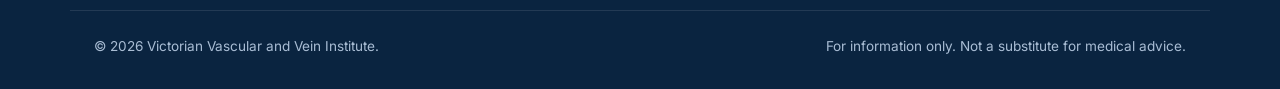
==== commit eafae3e3: "Copy: remove em dashes throughout, use natural punctuation Rewrite em-dash phrasing across home, abo" ====
--- a/index.html
+++ b/index.html
@@ -4,8 +4,8 @@
   <meta charset="UTF-8" />
   <meta name="viewport" content="width=device-width, initial-scale=1.0" />
   <meta name="theme-color" content="#0a2440" />
-  <meta name="description" content="Victorian Vascular and Vein Institute — Dr Joy Wong provides expert diagnosis and treatment of vascular and vein conditions in Richmond, Melbourne." />
-  <title>Victorian Vascular and Vein Institute — Dr Joy Wong</title>
+  <meta name="description" content="Victorian Vascular and Vein Institute. Dr Joy Wong provides expert diagnosis and treatment of vascular and vein conditions in Richmond, Melbourne." />
+  <title>Victorian Vascular and Vein Institute | Dr Joy Wong</title>
   <link rel="preconnect" href="https://fonts.googleapis.com" />
   <link rel="preconnect" href="https://fonts.gstatic.com" crossorigin />
   <link href="https://fonts.googleapis.com/css2?family=Fraunces:ital,opsz,wght@0,9..144,400;0,9..144,500;0,9..144,600;1,9..144,400&family=Inter:wght@400;500;600;700&display=swap" rel="stylesheet" />
@@ -188,13 +188,13 @@
         <div class="section-head">
           <p class="eyebrow">Good to know</p>
           <h2 class="section-title">Frequently asked questions</h2>
-          <p class="section-intro">A few common questions — if yours isn't here, please <a href="#contact">get in touch</a>.</p>
+          <p class="section-intro">A few common questions. If yours isn't here, please <a href="#contact">get in touch</a>.</p>
         </div>
         <div class="faq">
           <details class="faq-item">
             <summary><span>Do I need a referral from my GP?</span><span class="faq-chevron" aria-hidden="true"></span></summary>
             <div class="faq-answer">
-              <p>You don't need a referral to make an appointment, but one from your GP is recommended — it's usually required to claim a Medicare rebate and helps Dr Wong understand your history. Bring any relevant scans or results if you have them.</p>
+              <p>You don't need a referral to make an appointment, but one from your GP is recommended, as it's usually required to claim a Medicare rebate and helps Dr Wong understand your history. Bring any relevant scans or results if you have them.</p>
             </div>
           </details>
           <details class="faq-item">
@@ -218,7 +218,7 @@
           <details class="faq-item">
             <summary><span>What conditions does Dr Wong treat?</span><span class="faq-chevron" aria-hidden="true"></span></summary>
             <div class="faq-answer">
-              <p>Dr Wong cares for the full range of vascular and vein conditions — from varicose and spider veins to peripheral artery disease, aortic aneurysms, carotid artery disease, deep vein thrombosis and dialysis access. Browse our <a href="#services">conditions</a> to learn more.</p>
+              <p>Dr Wong cares for the full range of vascular and vein conditions, from varicose and spider veins to peripheral artery disease, aortic aneurysms, carotid artery disease, deep vein thrombosis and dialysis access. Browse our <a href="#services">conditions</a> to learn more.</p>
             </div>
           </details>
           <details class="faq-item">
@@ -320,7 +320,7 @@
     </div>
     <div class="container footer-base">
       <p>© <span id="year"></span> Victorian Vascular and Vein Institute.</p>
-      <p>For information only — not a substitute for medical advice.</p>
+      <p>For information only. Not a substitute for medical advice.</p>
     </div>
   </footer>
 
--- a/styles.css
+++ b/styles.css
@@ -192,7 +192,7 @@
   content: ""; width: 1px; height: 12px; background: var(--line); margin: 0 1.1rem;
 }
 
-/* Hero portrait — the signature element */
+/* Hero portrait: the signature element */
 .hero-portrait { position: relative; margin: 0; justify-self: center; max-width: 380px; width: 100%; }
 .portrait-frame { position: relative; }
 .portrait-frame::before {
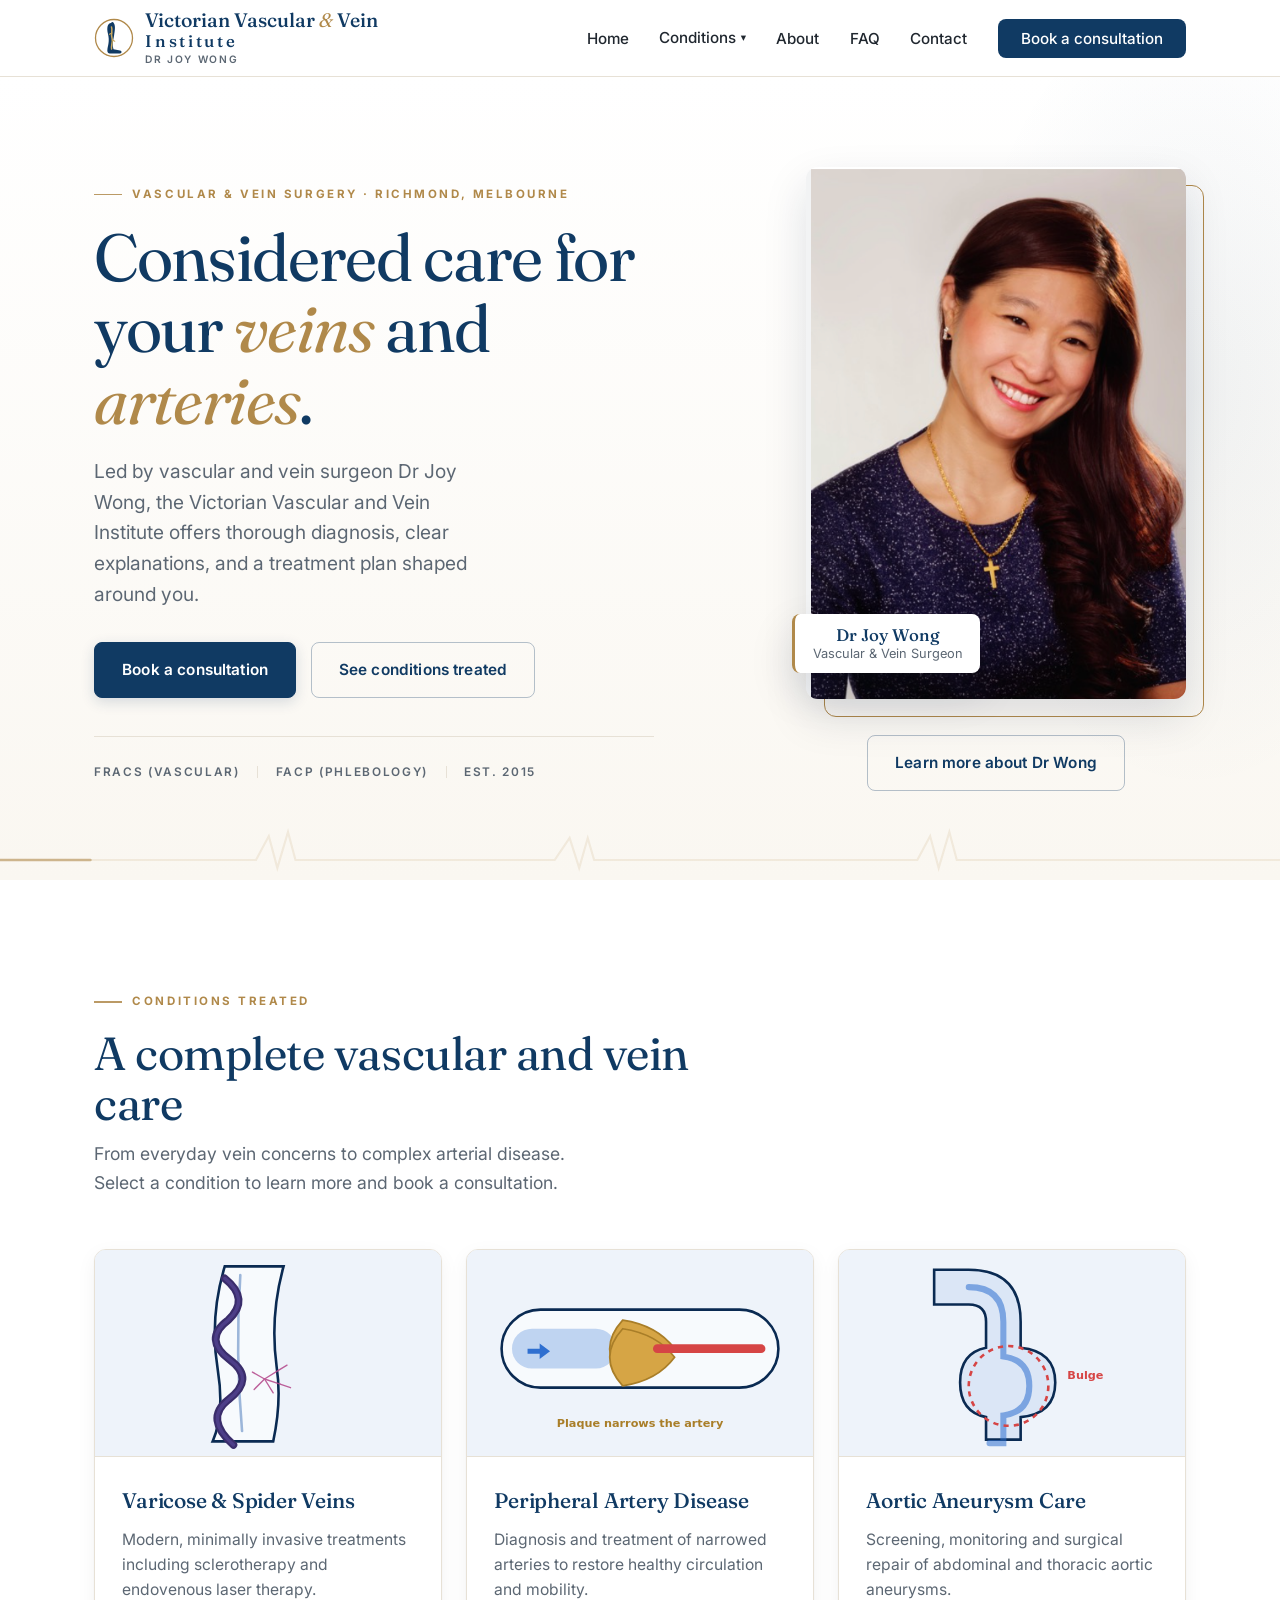
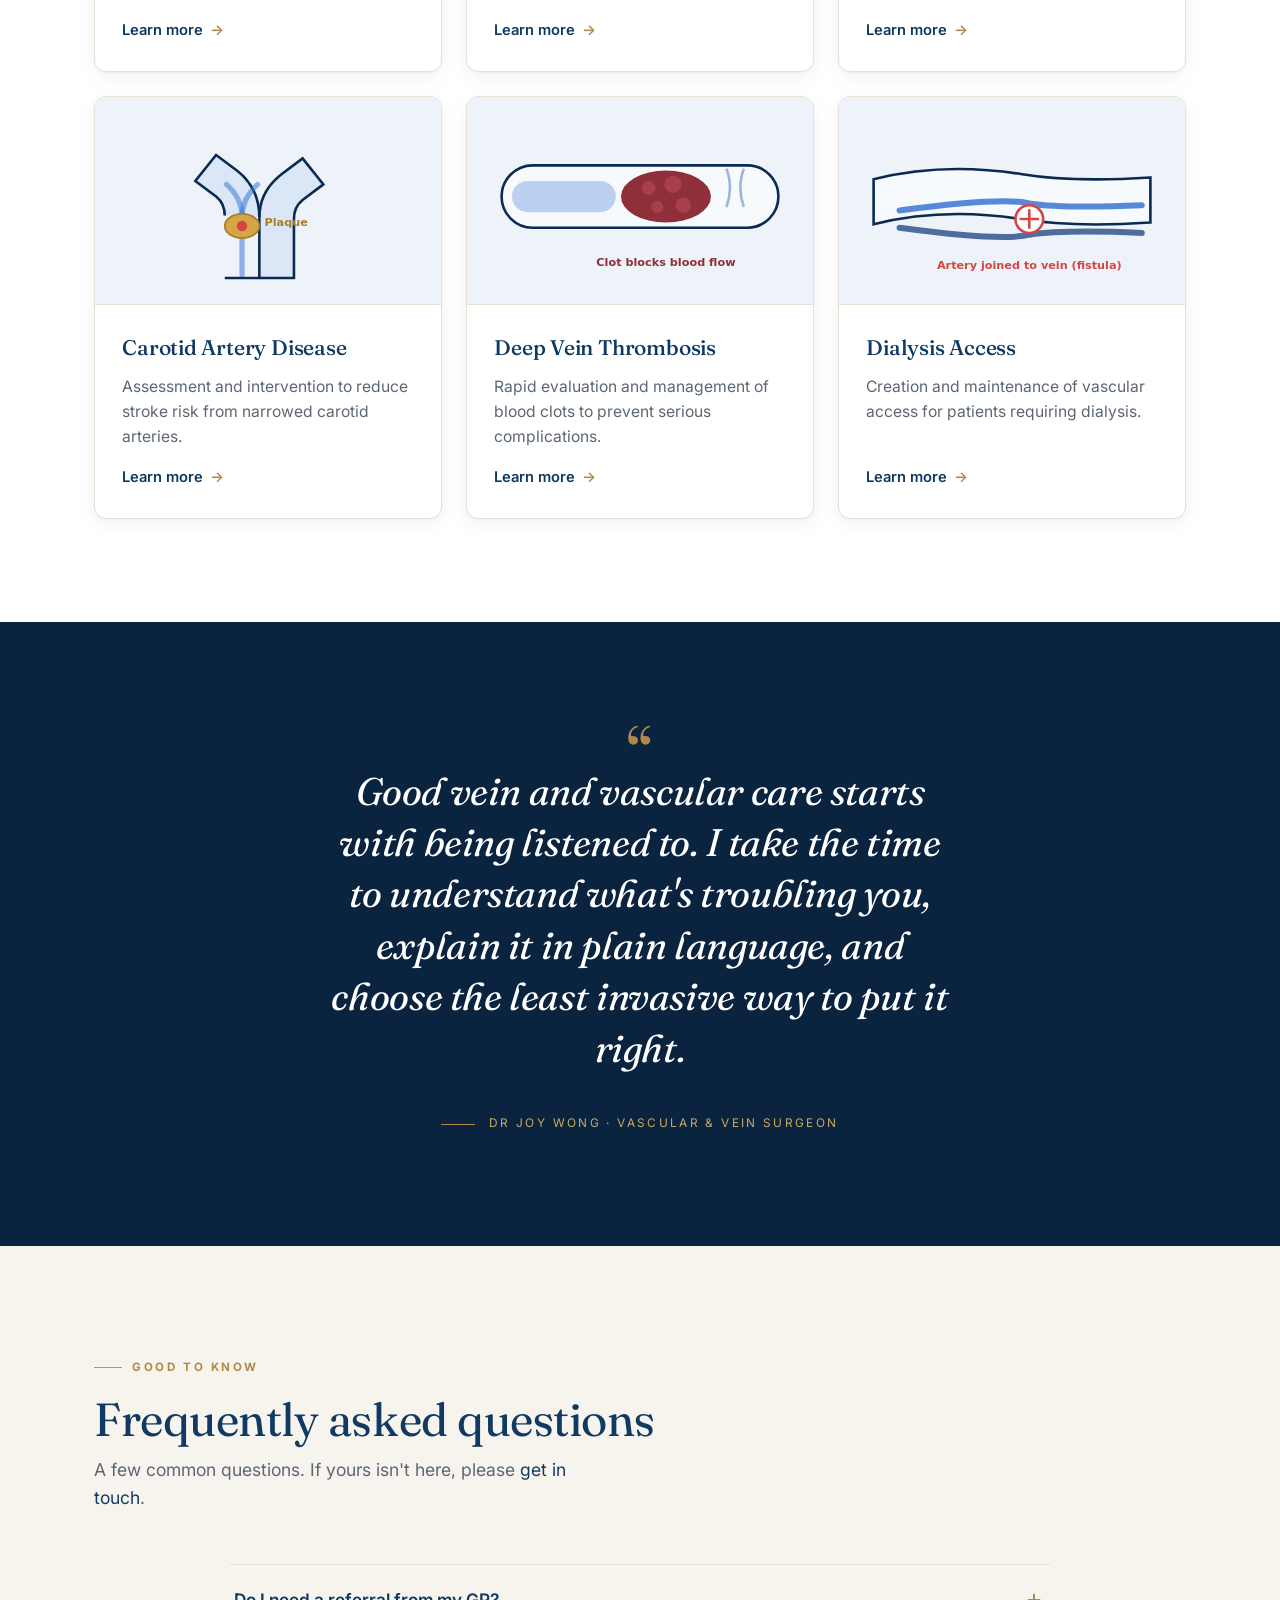
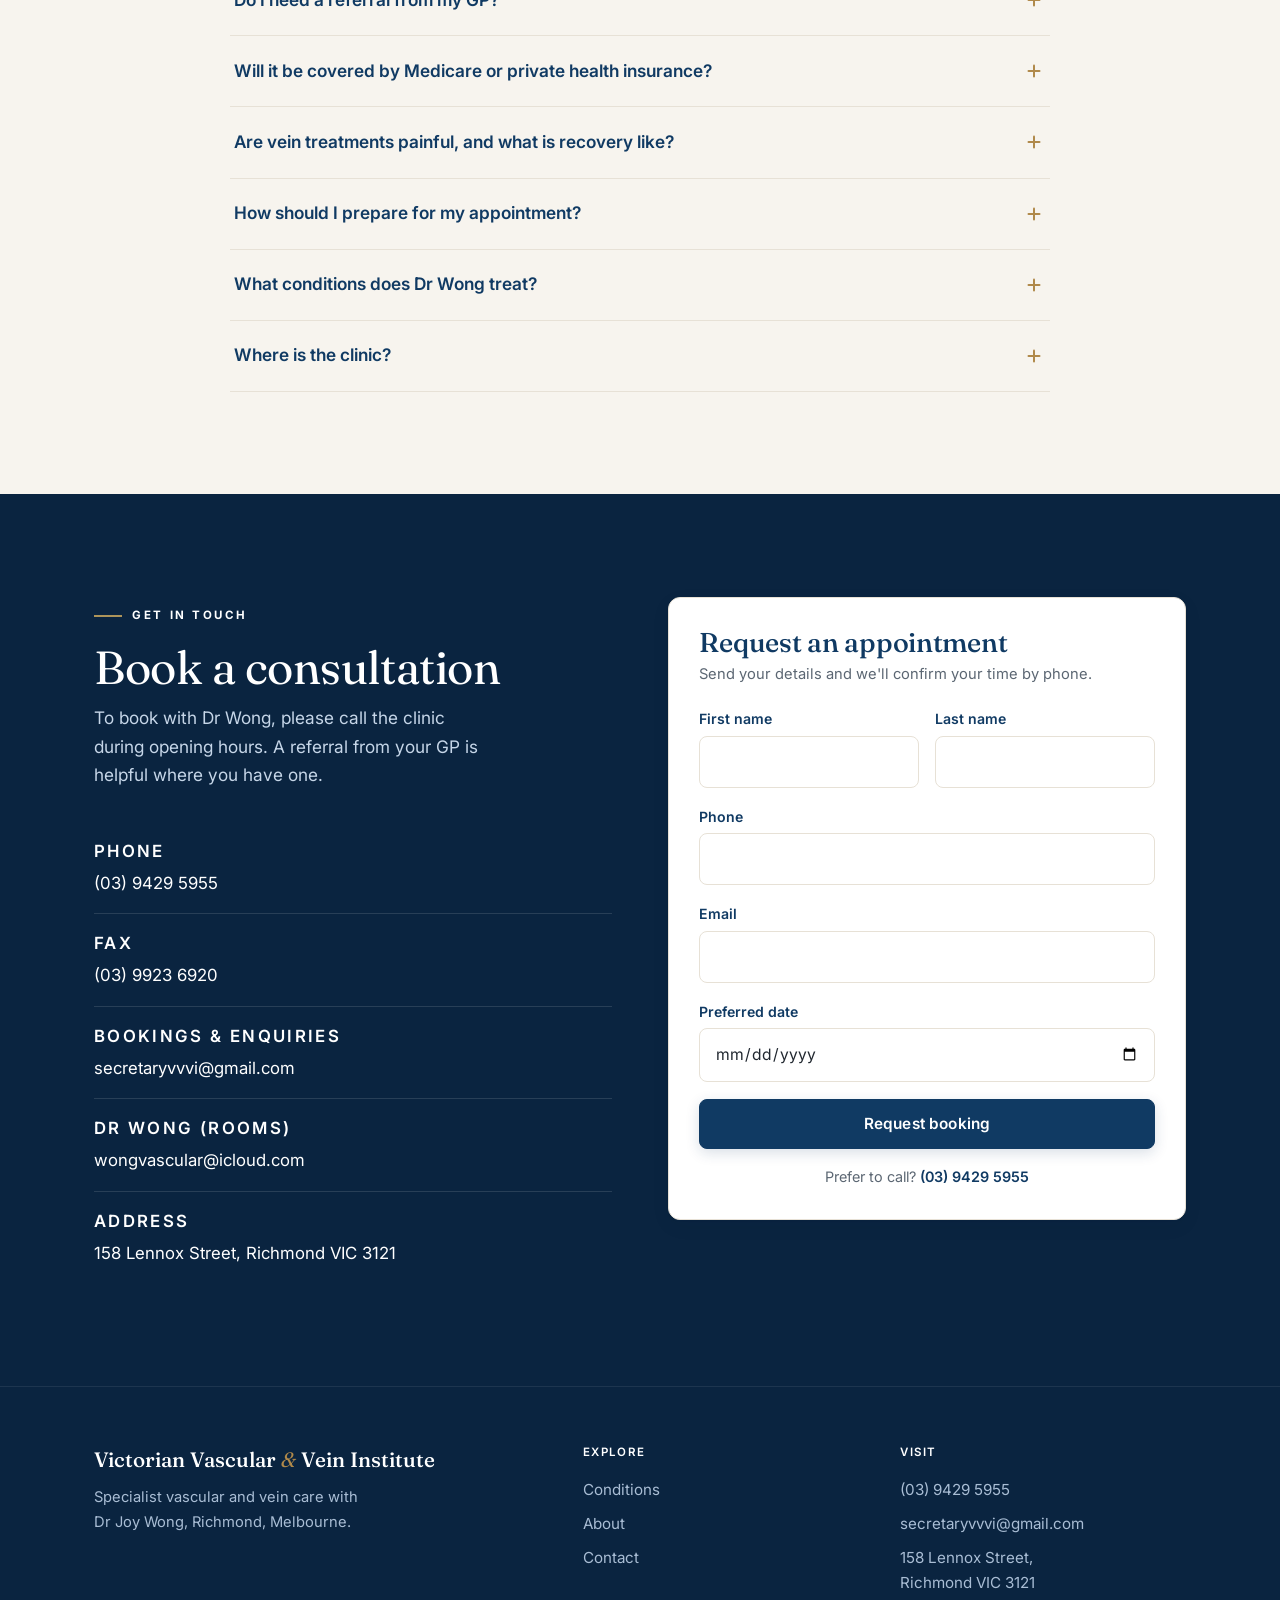
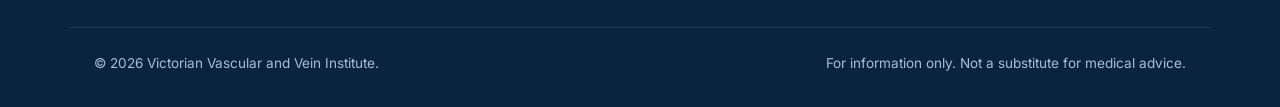
==== commit 71c63c9b: "Add 'Learn more about Dr Wong' button below the hero portrait Links to the About page. Restructure p" ====
--- a/index.html
+++ b/index.html
@@ -84,15 +84,18 @@
           </ul>
         </div>
 
-        <figure class="hero-portrait">
-          <div class="portrait-frame">
-            <img src="images/dr-joy-wong.png" alt="Portrait of Dr Joy Wong, vascular and vein surgeon" width="522" height="732" />
-          </div>
-          <figcaption class="portrait-chip">
-            <strong>Dr Joy Wong</strong>
-            <span>Vascular &amp; Vein Surgeon</span>
-          </figcaption>
-        </figure>
+        <div class="hero-portrait">
+          <figure class="portrait-fig">
+            <div class="portrait-frame">
+              <img src="images/dr-joy-wong.png" alt="Portrait of Dr Joy Wong, vascular and vein surgeon" width="522" height="732" />
+            </div>
+            <figcaption class="portrait-chip">
+              <strong>Dr Joy Wong</strong>
+              <span>Vascular &amp; Vein Surgeon</span>
+            </figcaption>
+          </figure>
+          <a class="btn btn-ghost portrait-cta" href="about.html">Learn more about Dr Wong</a>
+        </div>
       </div>
       <div class="hero-pulse" aria-hidden="true">
         <svg viewBox="0 0 1200 60" preserveAspectRatio="none">
--- a/styles.css
+++ b/styles.css
@@ -194,6 +194,7 @@
 
 /* Hero portrait: the signature element */
 .hero-portrait { position: relative; margin: 0; justify-self: center; max-width: 380px; width: 100%; }
+.portrait-fig { position: relative; margin: 0; }
 .portrait-frame { position: relative; }
 .portrait-frame::before {
   content: ""; position: absolute; inset: 18px -18px -18px 18px;
@@ -211,6 +212,8 @@
 }
 .portrait-chip strong { font-family: var(--serif); font-weight: 500; font-size: 1.05rem; color: var(--navy); }
 .portrait-chip span { font-size: 0.8rem; color: var(--muted); }
+.hero-portrait { text-align: center; }
+.portrait-cta { display: inline-flex; margin-top: 2.2rem; }
 
 /* ---------- Sections ---------- */
 .section { padding: clamp(3.75rem, 8vw, 6.75rem) 0; }
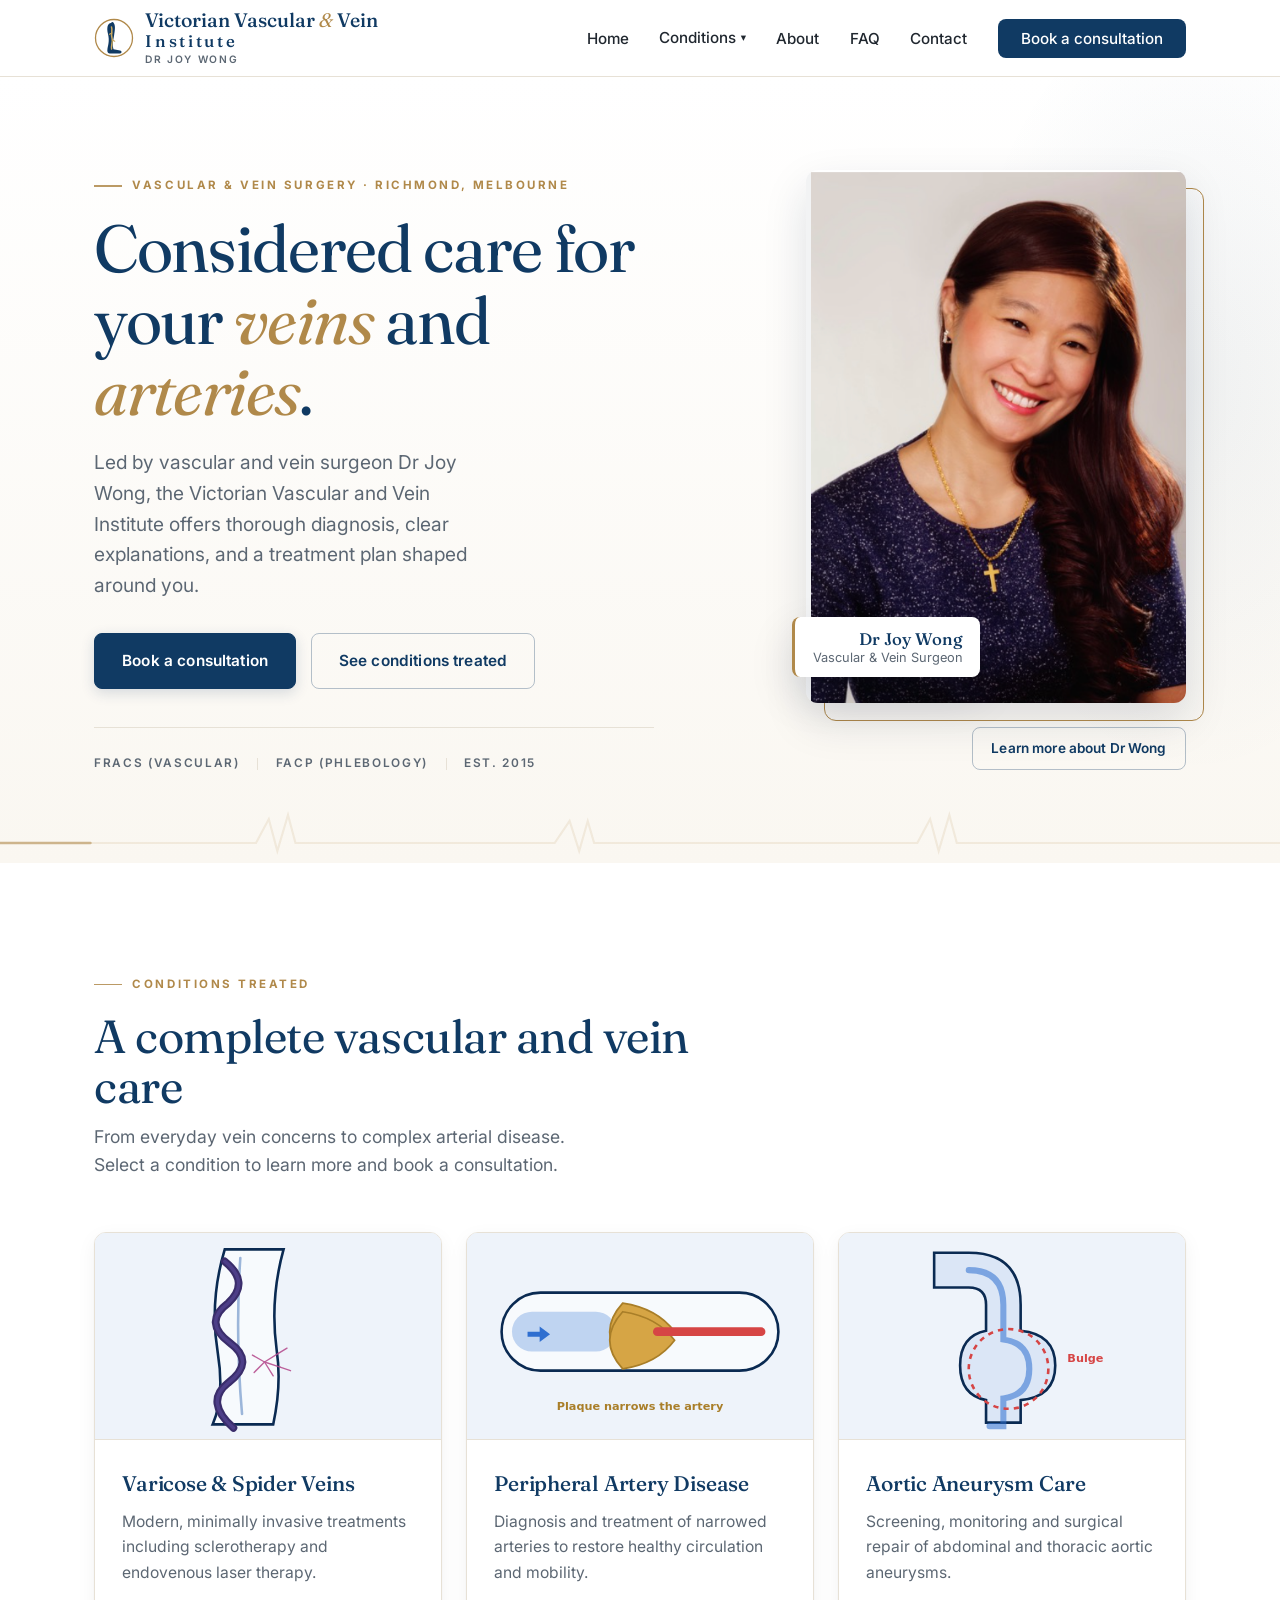
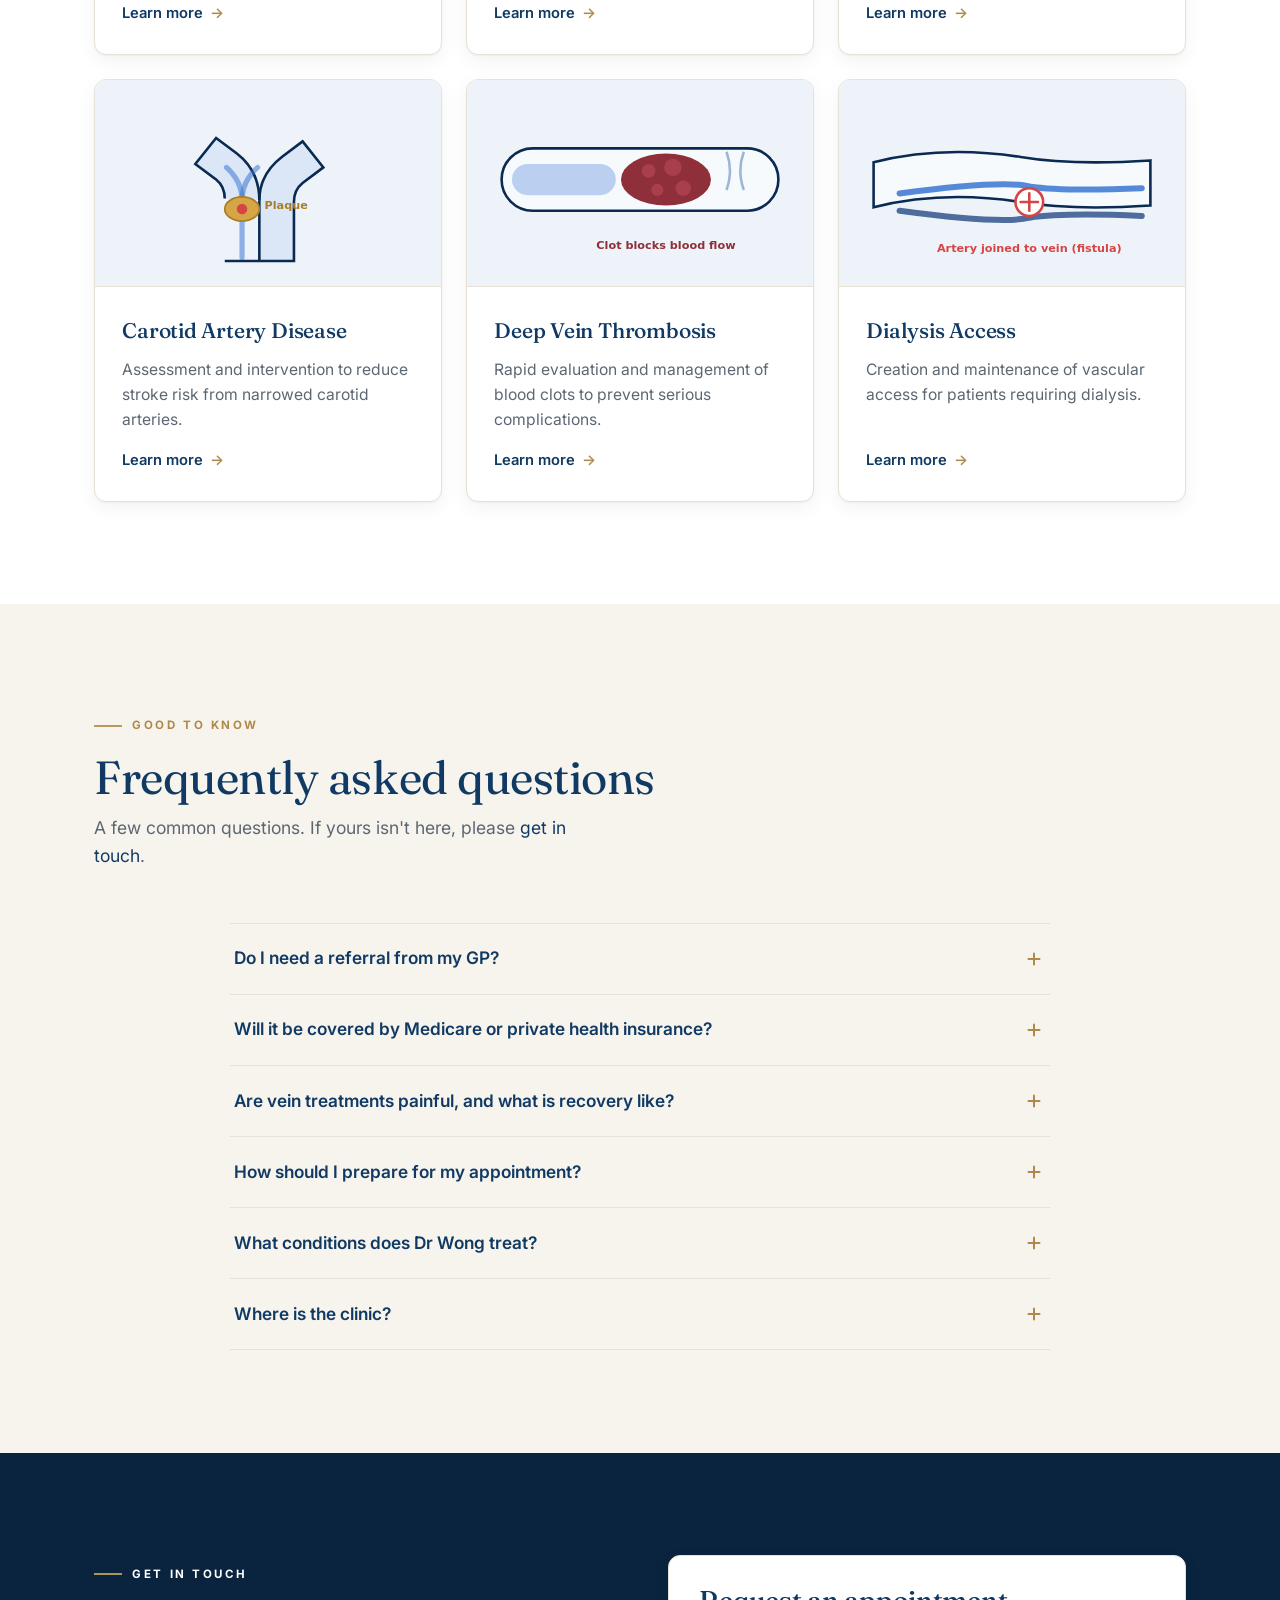
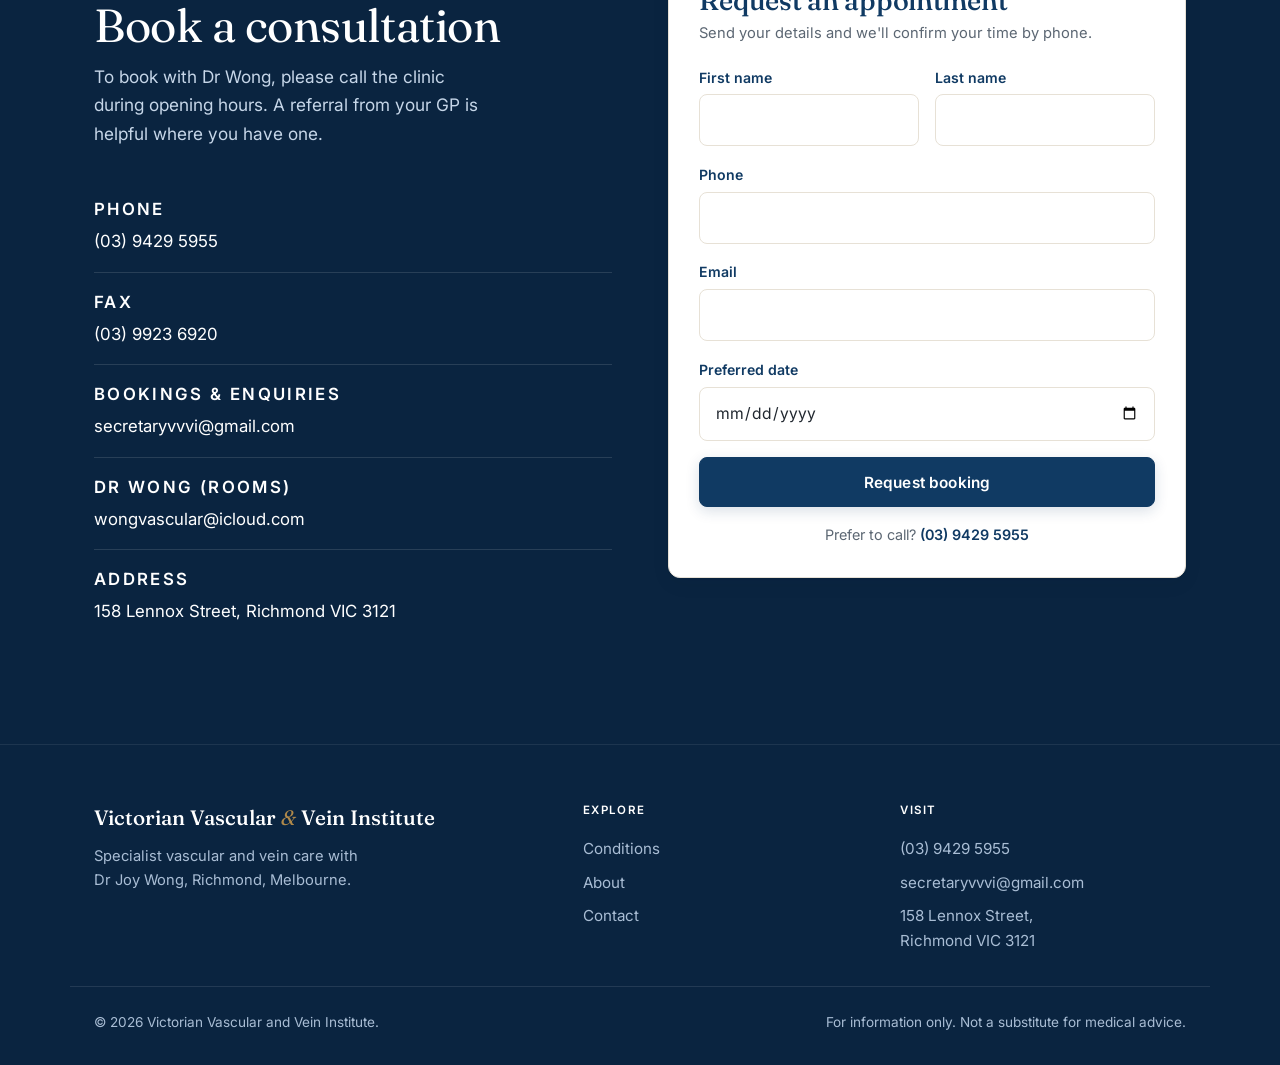
==== commit ff855f49: "Remove fabricated statement quote from home page Remove the invented 'Good vein and vascular care..." ====
--- a/index.html
+++ b/index.html
@@ -169,22 +169,6 @@
       </div>
     </section>
 
-    <!-- Statement -->
-    <section class="statement">
-      <div class="container statement-inner">
-        <span class="statement-mark" aria-hidden="true">&ldquo;</span>
-        <blockquote class="statement-quote">
-          Good vein and vascular care starts with being listened to. I take the
-          time to understand what's troubling you, explain it in plain language,
-          and choose the least invasive way to put it right.
-        </blockquote>
-        <div class="statement-by">
-          <span class="tick" aria-hidden="true"></span>
-          Dr Joy Wong · Vascular &amp; Vein Surgeon
-        </div>
-      </div>
-    </section>
-
     <!-- FAQ -->
     <section id="faq" class="section section-paper">
       <div class="container">
--- a/styles.css
+++ b/styles.css
@@ -212,8 +212,8 @@
 }
 .portrait-chip strong { font-family: var(--serif); font-weight: 500; font-size: 1.05rem; color: var(--navy); }
 .portrait-chip span { font-size: 0.8rem; color: var(--muted); }
-.hero-portrait { text-align: center; }
-.portrait-cta { display: inline-flex; margin-top: 2.2rem; }
+.hero-portrait { text-align: right; }
+.portrait-cta { display: inline-flex; margin-top: 1.5rem; padding: 0.6rem 1.15rem; font-size: 0.85rem; }
 
 /* ---------- Sections ---------- */
 .section { padding: clamp(3.75rem, 8vw, 6.75rem) 0; }
@@ -223,26 +223,8 @@
 .section-intro { color: var(--muted); font-size: 1.1rem; line-height: 1.6; margin: 0; max-width: 46ch; }
 
 /* Old-style figures in running text (print-craft detail) */
-.lead, .section-intro, .hero-meta, .exp-date, .pull-quote, .statement-quote,
+.lead, .section-intro, .hero-meta, .exp-date, .pull-quote,
 .page-lead, .credentials { font-variant-numeric: oldstyle-nums; }
-
-/* ---------- Statement band (editorial voice) ---------- */
-.statement { background: var(--navy-deep); color: #fff; padding: clamp(4rem, 9vw, 7rem) 0; }
-.statement-inner { max-width: 42rem; margin: 0 auto; text-align: center; }
-.statement-mark {
-  display: block; font-family: var(--serif); color: var(--brass);
-  font-size: 4.5rem; line-height: 0.6; height: 2rem;
-}
-.statement-quote {
-  font-family: var(--serif); font-weight: 400; font-style: italic;
-  font-size: clamp(1.55rem, 3.4vw, 2.4rem); line-height: 1.34; letter-spacing: -0.01em;
-  color: #fff; margin: 0 0 1.9rem;
-}
-.statement-by {
-  display: inline-flex; align-items: center; gap: 0.85rem;
-  font-size: 0.74rem; text-transform: uppercase; letter-spacing: 0.2em; color: var(--brass-soft);
-}
-.statement-by .tick { width: 34px; height: 1px; background: var(--brass); }
 
 /* Drop cap on each condition's opening paragraph (print detail) */
 .condition-content > p:first-of-type::first-letter {
